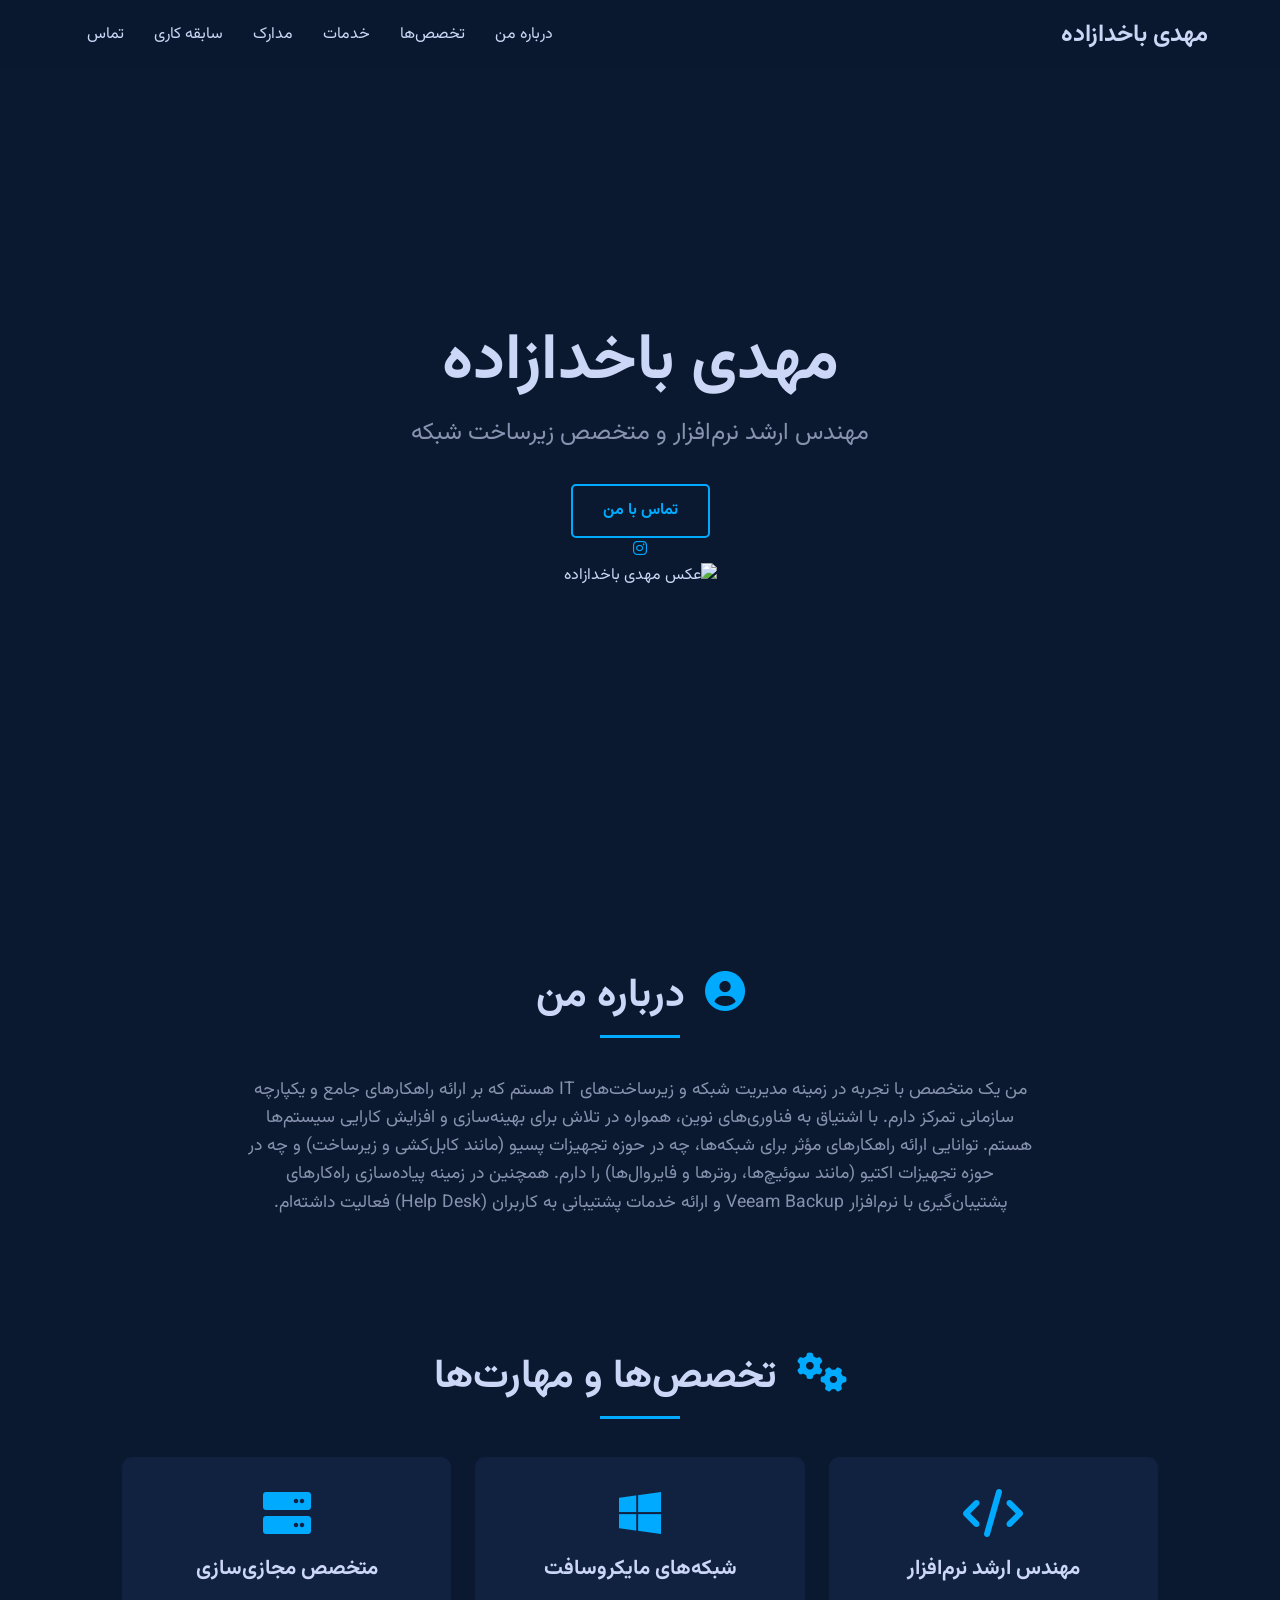
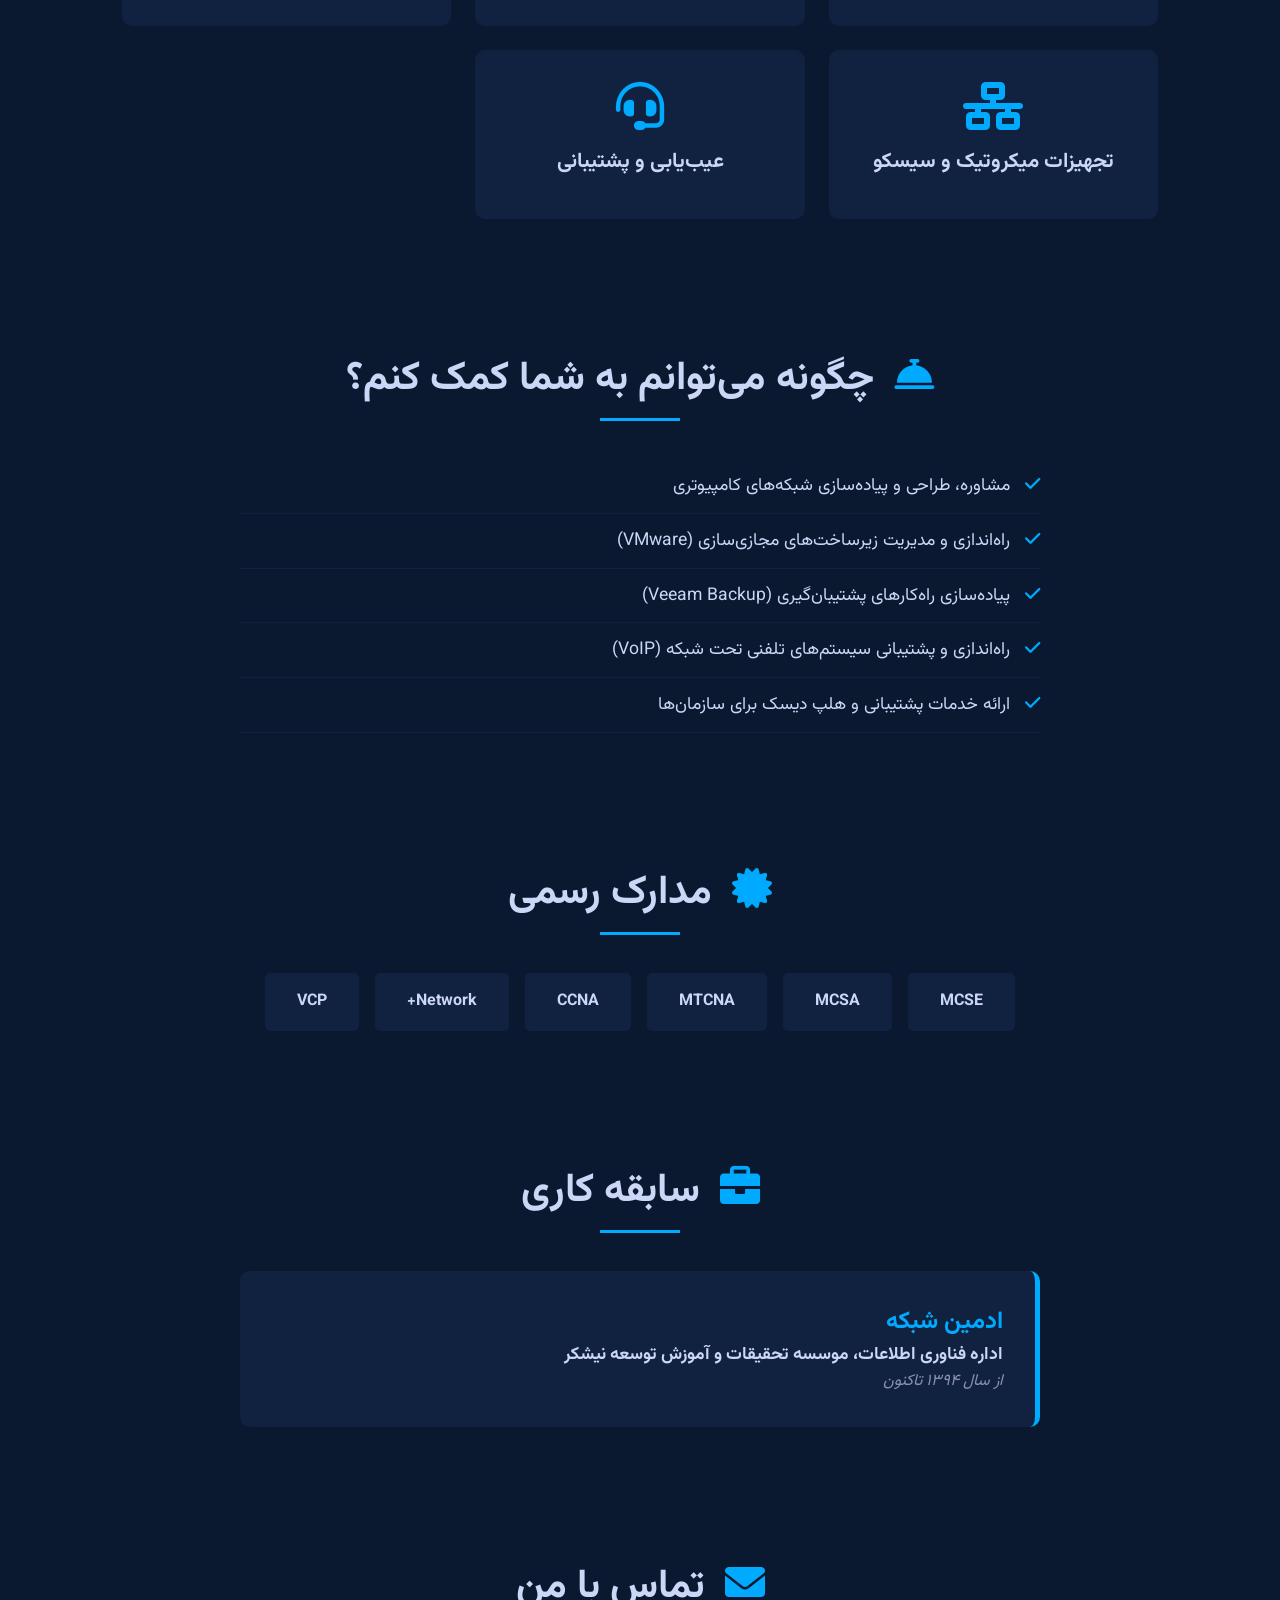
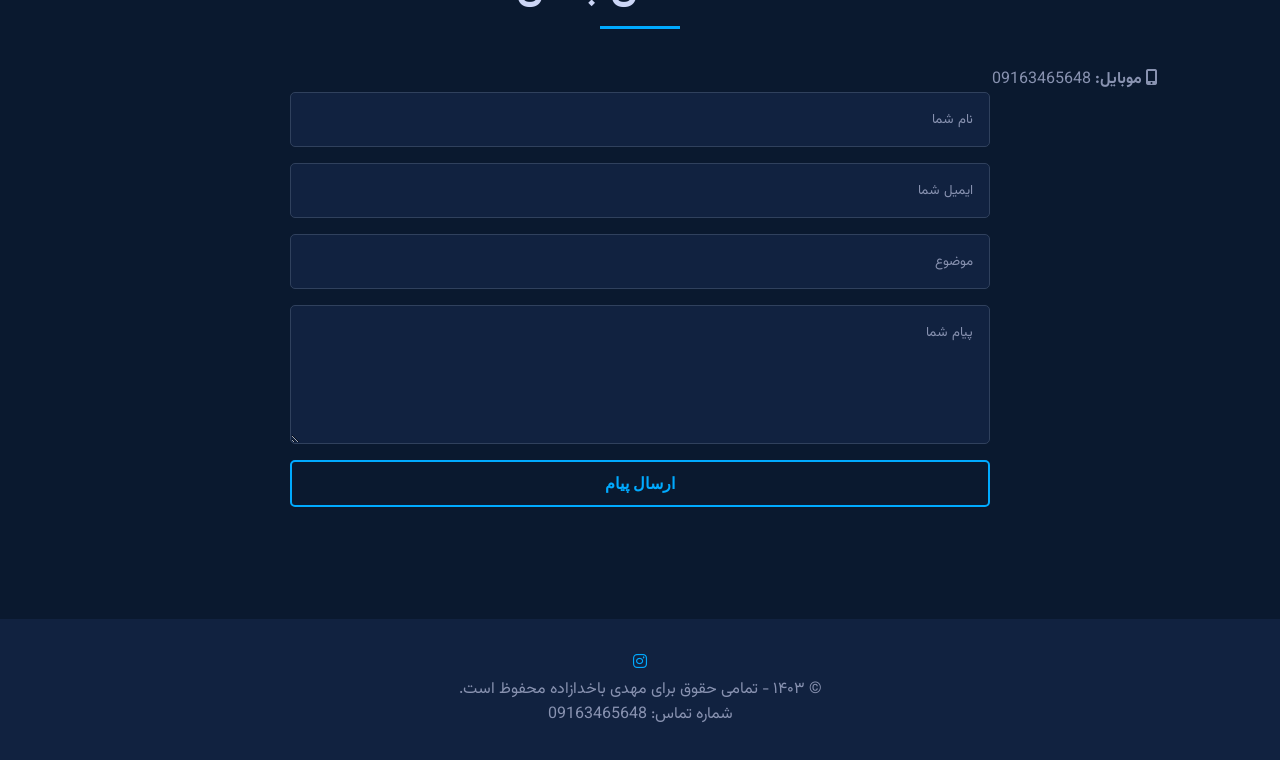
==== index.html @ 1766d29d "Update index.html" ====
<!DOCTYPE html>
<html lang="fa" dir="rtl">
<head>
    <meta charset="UTF-8">
    <meta name="viewport" content="width=device-width, initial-scale=1.0">
    <title>مهدی باخدازاده - متخصص زیرساخت شبکه</title>
    <link rel="stylesheet" href="style.css">
    <link rel="stylesheet" href="https://cdnjs.cloudflare.com/ajax/libs/font-awesome/6.0.0-beta3/css/all.min.css">
</head>
<body>

    <header>
        <nav>
            <div class="logo">
                <a href="#hero">مهدی باخدازاده</a>
            </div>
            <ul>
                <li><a href="#about">درباره من</a></li>
                <li><a href="#skills">تخصص‌ها</a></li>
                <li><a href="#services">خدمات</a></li>
                <li><a href="#certifications">مدارک</a></li>
                <li><a href="#experience">سابقه کاری</a></li>
                <li><a href="#contact">تماس</a></li>
            </ul>
        </nav>
    </header>

    <main>
        <!-- Hero Section -->
        <section id="hero">
            <div class="hero-container">
                <div class="hero-text">
                    <h1>مهدی باخدازاده</h1>
                    <p>مهندس ارشد نرم‌افزار و متخصص زیرساخت شبکه</p>
                    <a href="#contact" class="cta-button">تماس با من</a>
                    <div class="hero-socials">
                        <a href="#" target="_blank"><i class="fab fa-instagram"></i></a>
                        <!-- Add other social links here if needed -->
                    </div>
                </div>
                <div class="hero-image">
                    <img src="MehdiBakhodazadeh1404.jpg" alt="عکس مهدی باخدازاده">
                </div>
            </div>
        </section>

        <!-- About Me Section -->
        <section id="about" class="container">
            <h2><i class="fas fa-user-circle"></i> درباره من</h2>
            <p>
                من یک متخصص با تجربه در زمینه مدیریت شبکه و زیرساخت‌های IT هستم که بر ارائه راهکارهای جامع و یکپارچه سازمانی تمرکز دارم. با اشتیاق به فناوری‌های نوین، همواره در تلاش برای بهینه‌سازی و افزایش کارایی سیستم‌ها هستم. توانایی ارائه راهکارهای مؤثر برای شبکه‌ها، چه در حوزه تجهیزات پسیو (مانند کابل‌کشی و زیرساخت) و چه در حوزه تجهیزات اکتیو (مانند سوئیچ‌ها، روترها و فایروال‌ها) را دارم. همچنین در زمینه پیاده‌سازی راه‌کارهای پشتیبان‌گیری با نرم‌افزار Veeam Backup و ارائه خدمات پشتیبانی به کاربران (Help Desk) فعالیت داشته‌ام.
            </p>
        </section>

        <!-- Skills Section (No changes) -->
        <section id="skills" class="container">
            <h2><i class="fas fa-cogs"></i> تخصص‌ها و مهارت‌ها</h2>
            <div class="skills-grid">
                <div class="skill-card">
                    <i class="fas fa-code"></i>
                    <h3>مهندس ارشد نرم‌افزار</h3>
                </div>
                <div class="skill-card">
                    <i class="fab fa-windows"></i>
                    <h3>شبکه‌های مایکروسافت</h3>
                </div>
                <div class="skill-card">
                    <i class="fas fa-server"></i>
                    <h3>متخصص مجازی‌سازی</h3>
                </div>
                <div class="skill-card">
                    <i class="fas fa-network-wired"></i>
                    <h3>تجهیزات میکروتیک و سیسکو</h3>
                </div>
                <div class="skill-card">
                    <i class="fas fa-headset"></i>
                    <h3>عیب‌یابی و پشتیبانی</h3>
                </div>
            </div>
        </section>

        <!-- Services Section (No changes) -->
        <section id="services" class="container">
            <h2><i class="fas fa-concierge-bell"></i> چگونه می‌توانم به شما کمک کنم؟</h2>
            <div class="services-list">
                <ul>
                    <li><i class="fas fa-check"></i> مشاوره، طراحی و پیاده‌سازی شبکه‌های کامپیوتری</li>
                    <li><i class="fas fa-check"></i> راه‌اندازی و مدیریت زیرساخت‌های مجازی‌سازی (VMware)</li>
                    <li><i class="fas fa-check"></i> پیاده‌سازی راه‌کارهای پشتیبان‌گیری (Veeam Backup)</li>
                    <li><i class="fas fa-check"></i> راه‌اندازی و پشتیبانی سیستم‌های تلفنی تحت شبکه (VoIP)</li>
                    <li><i class="fas fa-check"></i> ارائه خدمات پشتیبانی و هلپ دیسک برای سازمان‌ها</li>
                </ul>
            </div>
        </section>

        <!-- Certifications Section (No changes) -->
        <section id="certifications" class="container">
            <h2><i class="fas fa-certificate"></i> مدارک رسمی</h2>
            <div class="cert-grid">
                <div class="cert-item">MCSE</div>
                <div class="cert-item">MCSA</div>
                <div class="cert-item">MTCNA</div>
                <div class="cert-item">CCNA</div>
                <div class="cert-item">Network+</div>
                <div class="cert-item">VCP</div>
            </div>
        </section>

        <!-- Work Experience Section (No changes) -->
        <section id="experience" class="container">
            <h2><i class="fas fa-briefcase"></i> سابقه کاری</h2>
            <div class="experience-item">
                <h3>ادمین شبکه</h3>
                <p class="company">اداره فناوری اطلاعات، موسسه تحقیقات و آموزش توسعه نیشکر</p>
                <p class="date">از سال ۱۳۹۴ تاکنون</p>
            </div>
        </section>

        <!-- Contact Section -->
        <section id="contact" class="container">
            <h2><i class="fas fa-envelope"></i> تماس با من</h2>
            <div class="contact-info">
                <p><i class="fas fa-mobile-alt"></i> <strong>موبایل:</strong> 09163465648</p>
            </div>
            <form action="#">
                <input type="text" name="name" placeholder="نام شما" required>
                <input type="email" name="email" placeholder="ایمیل شما" required>
                <input type="text" name="subject" placeholder="موضوع" required>
                <textarea name="message" rows="5" placeholder="پیام شما" required></textarea>
                <button type="submit" class="cta-button">ارسال پیام</button>
            </form>
        </section>
    </main>

    <footer>
        <div class="footer-content">
            <div class="footer-socials">
                <a href="#" target="_blank" aria-label="Instagram"><i class="fab fa-instagram"></i></a>
            </div>
            <p>&copy; ۱۴۰۳ - تمامی حقوق برای مهدی باخدازاده محفوظ است.</p>
            <p class="footer-contact">شماره تماس: 09163465648</p>
        </div>
    </footer>

</body>
</html>
---- style.css ----
@import url('https://fonts.googleapis.com/css2?family=Vazirmatn:wght@300;400;700&display=swap');

:root {
    --primary-color: #00aaff;
    --secondary-color: #0a192f;
    --light-color: #ccd6f6;
    --dark-color: #8892b0;
    --bg-color: #0a192f;
    --card-bg-color: #112240;
}

* {
    margin: 0;
    padding: 0;
    box-sizing: border-box;
}

html {
    scroll-behavior: smooth;
}

body {
    font-family: 'Vazirmatn', sans-serif;
    background-color: var(--bg-color);
    color: var(--light-color);
    line-height: 1.6;
    direction: rtl;
}

.container {
    max-width: 1100px;
    margin: auto;
    padding: 4rem 2rem;
}

h1, h2, h3 {
    color: var(--light-color);
    font-weight: 700;
}

h2 {
    font-size: 2.5rem;
    text-align: center;
    margin-bottom: 3rem;
    position: relative;
}

h2::after {
    content: '';
    position: absolute;
    bottom: -10px;
    left: 50%;
    transform: translateX(-50%);
    width: 80px;
    height: 3px;
    background: var(--primary-color);
}

h2 i {
    color: var(--primary-color);
    margin-left: 10px;
}

p {
    color: var(--dark-color);
}

a {
    text-decoration: none;
    color: var(--primary-color);
}

/* Header */
header {
    background: rgba(10, 25, 47, 0.85);
    backdrop-filter: blur(10px);
    position: fixed;
    width: 100%;
    z-index: 1000;
    top: 0;
}

header nav {
    display: flex;
    justify-content: space-between;
    align-items: center;
    max-width: 1200px;
    margin: auto;
    padding: 1rem 2rem;
}

header .logo a {
    font-size: 1.5rem;
    font-weight: bold;
    color: var(--light-color);
}

header ul {
    list-style: none;
    display: flex;
}

header ul li {
    padding: 0 15px;
}

header ul li a {
    color: var(--light-color);
    transition: color 0.3s;
}

header ul li a:hover {
    color: var(--primary-color);
}

/* Hero Section */
#hero {
    height: 100vh;
    display: flex;
    justify-content: center;
    align-items: center;
    text-align: center;
    flex-direction: column;
}

#hero h1 {
    font-size: 4rem;
}

#hero p {
    font-size: 1.5rem;
    margin-bottom: 2rem;
}

.cta-button {
    display: inline-block;
    background: transparent;
    color: var(--primary-color);
    border: 2px solid var(--primary-color);
    padding: 12px 30px;
    border-radius: 5px;
    font-size: 1rem;
    font-weight: bold;
    cursor: pointer;
    transition: all 0.3s ease;
}

.cta-button:hover {
    background: var(--primary-color);
    color: #fff;
}

/* About Section */
#about p {
    text-align: center;
    font-size: 1.1rem;
    max-width: 800px;
    margin: auto;
}

/* Skills Section */
.skills-grid {
    display: grid;
    grid-template-columns: repeat(auto-fit, minmax(250px, 1fr));
    gap: 1.5rem;
}

.skill-card {
    background: var(--card-bg-color);
    padding: 2rem;
    text-align: center;
    border-radius: 10px;
    transition: transform 0.3s ease;
}

.skill-card:hover {
    transform: translateY(-10px);
}

.skill-card i {
    font-size: 3rem;
    color: var(--primary-color);
    margin-bottom: 1rem;
}

.skill-card h3 {
    font-size: 1.3rem;
    margin-bottom: 0.5rem;
}

/* Services Section */
.services-list ul {
    list-style: none;
    max-width: 800px;
    margin: auto;
}

.services-list li {
    font-size: 1.1rem;
    padding: 0.8rem 0;
    border-bottom: 1px solid var(--card-bg-color);
}

.services-list li i {
    color: var(--primary-color);
    margin-left: 10px;
}

/* Certifications Section */
.cert-grid {
    display: flex;
    flex-wrap: wrap;
    justify-content: center;
    gap: 1rem;
}

.cert-item {
    background: var(--card-bg-color);
    padding: 1rem 2rem;
    border-radius: 5px;
    font-weight: bold;
}

/* Experience Section */
.experience-item {
    background: var(--card-bg-color);
    padding: 2rem;
    border-radius: 10px;
    border-right: 5px solid var(--primary-color);
    max-width: 800px;
    margin: auto;
}

.experience-item h3 {
    font-size: 1.5rem;
    color: var(--primary-color);
}

.experience-item .company {
    font-size: 1.1rem;
    font-weight: bold;
    color: var(--light-color);
}

.experience-item .date {
    font-style: italic;
    color: var(--dark-color);
}

/* Contact Section */
#contact form {
    max-width: 700px;
    margin: auto;
    display: flex;
    flex-direction: column;
    gap: 1rem;
}

#contact input, #contact textarea {
    width: 100%;
    padding: 1rem;
    border: 1px solid #30415d;
    background: var(--card-bg-color);
    color: var(--light-color);
    border-radius: 5px;
    font-family: 'Vazirmatn', sans-serif;
}

#contact input::placeholder, #contact textarea::placeholder {
    color: var(--dark-color);
}

/* Footer */
footer {
    text-align: center;
    padding: 2rem;
    background: var(--card-bg-color);
    margin-top: 3rem;
}

/* Responsive Design */
@media (max-width: 768px) {
    h1 { font-size: 2.5rem; }
    h2 { font-size: 2rem; }

    header nav {
        flex-direction: column;
        gap: 1rem;
    }

    header ul {
        flex-wrap: wrap;
        justify-content: center;
        gap: 5px;
    }
    
    header ul li {
        padding: 0 8px;
    }
}
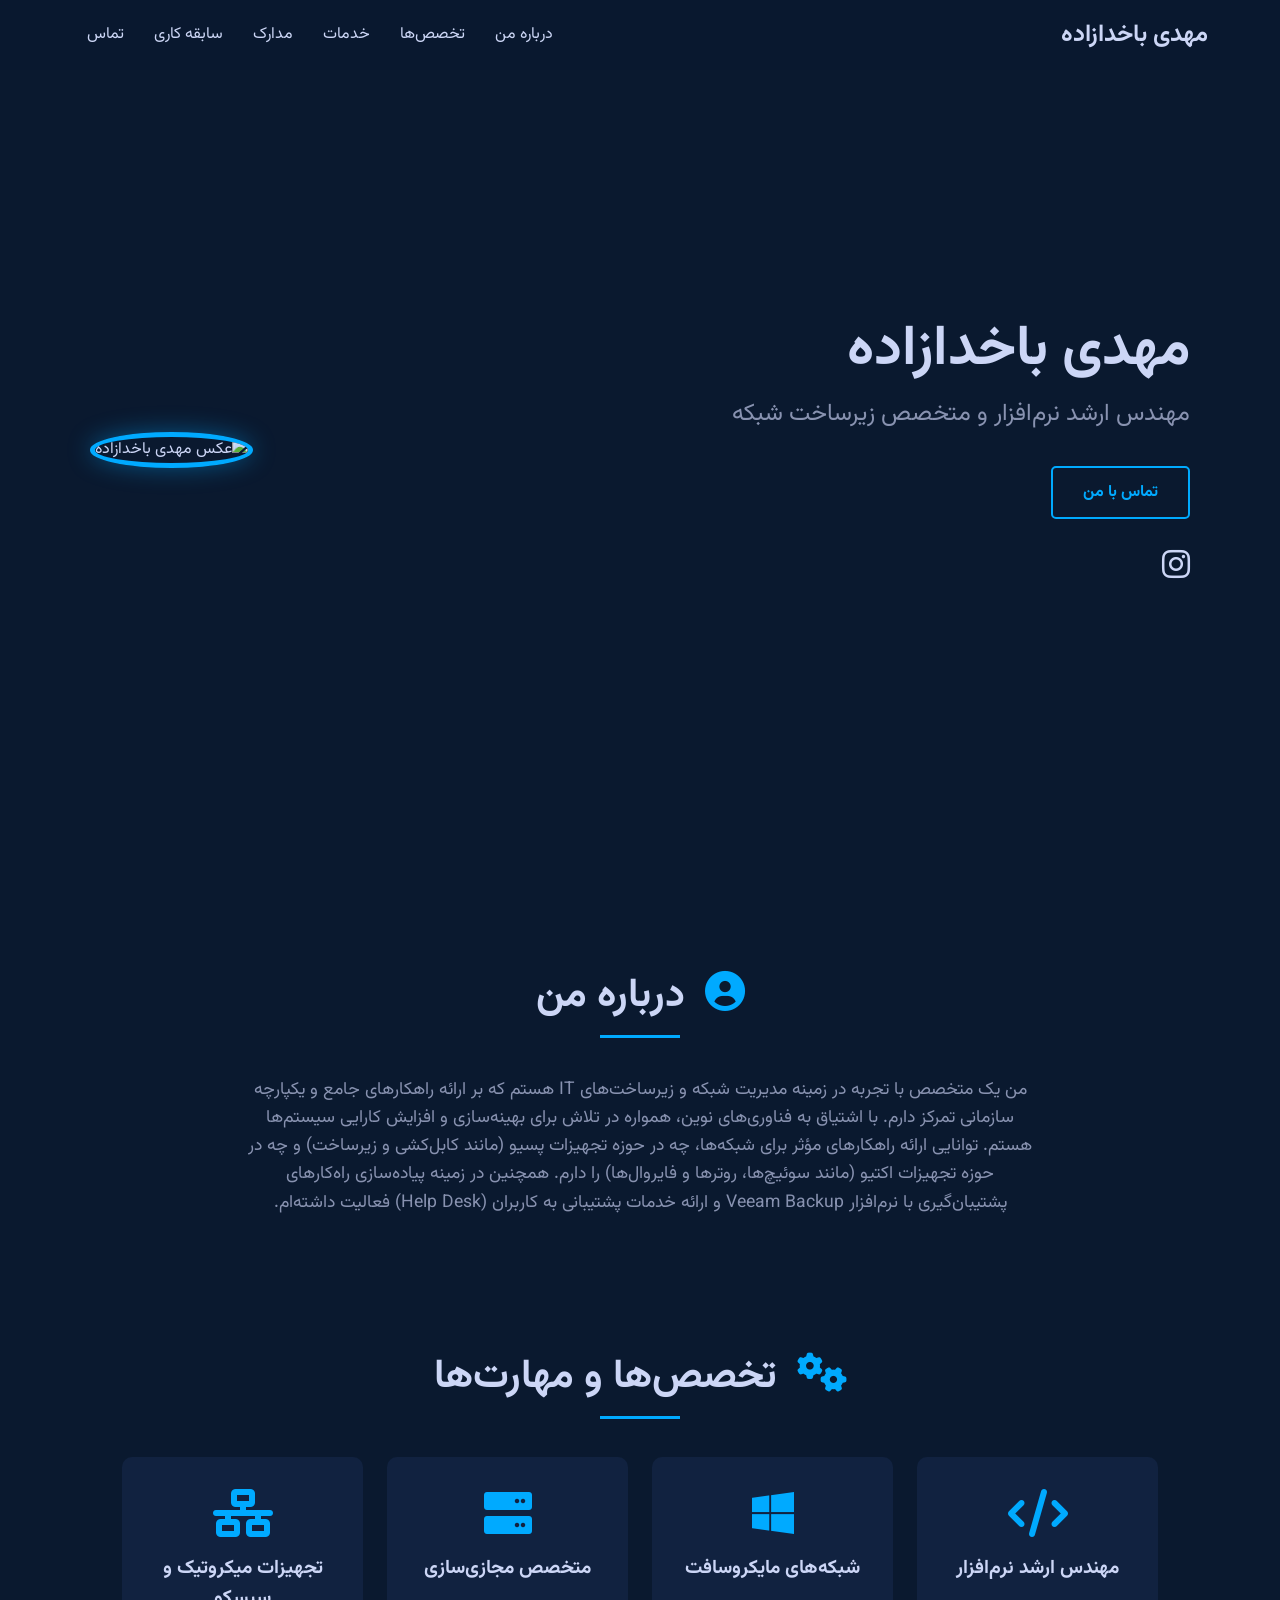
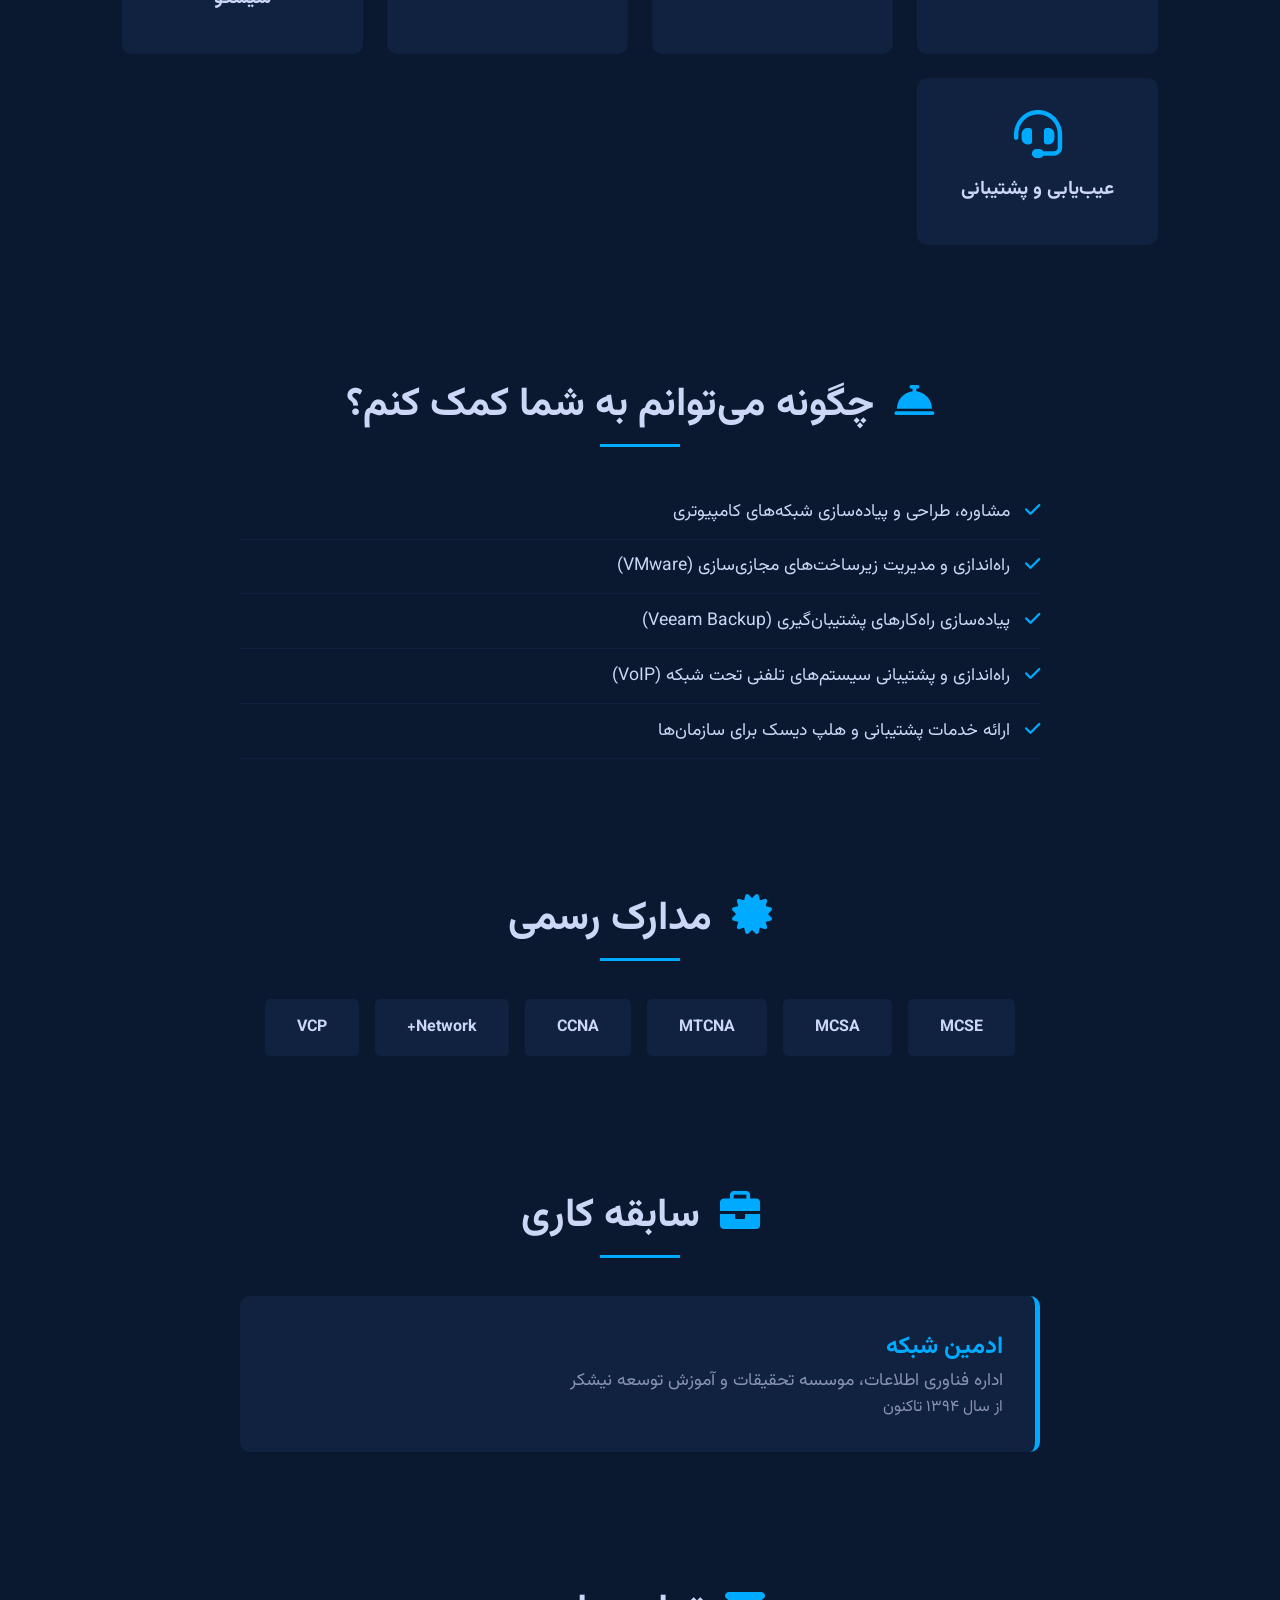
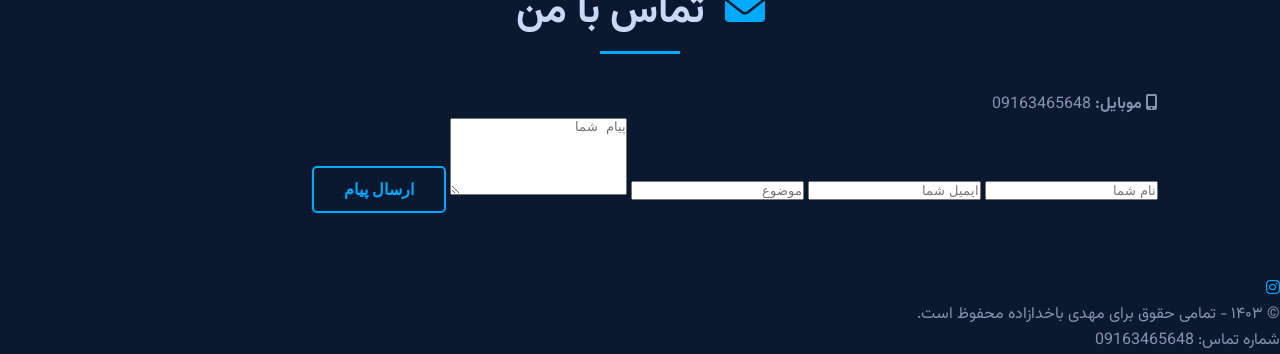
==== commit 62cae269: "Update index.html" ====
--- a/index.html
+++ b/index.html
@@ -39,7 +39,7 @@
                     </div>
                 </div>
                 <div class="hero-image">
-                    <img src="MehdiBakhodazadeh1404.jpg" alt="عکس مهدی باخدازاده">
+                    <img src="https://raw.githubusercontent.com/mehdiba3/mehdibakhodazadeh/refs/heads/main/MehdiBakhodazadeh1404.jpg" alt="عکس مهدی باخدازاده">
                 </div>
             </div>
         </section>
--- a/style.css
+++ b/style.css
@@ -115,21 +115,57 @@
 
 /* Hero Section */
 #hero {
-    height: 100vh;
-    display: flex;
+    min-height: 100vh;
+    display: flex;
+    align-items: center;
     justify-content: center;
+    padding: 0 2rem;
+}
+
+.hero-container {
+    display: flex;
     align-items: center;
-    text-align: center;
-    flex-direction: column;
-}
-
-#hero h1 {
-    font-size: 4rem;
-}
-
-#hero p {
+    justify-content: space-between;
+    gap: 2rem;
+    max-width: 1100px;
+    width: 100%;
+}
+
+.hero-text {
+    text-align: right;
+}
+
+.hero-text h1 {
+    font-size: 3.5rem;
+}
+
+.hero-text p {
     font-size: 1.5rem;
     margin-bottom: 2rem;
+}
+
+.hero-image img {
+    width: 280px;
+    height: 280px;
+    border-radius: 50%;
+    border: 5px solid var(--primary-color);
+    object-fit: cover;
+    box-shadow: 0 0 25px rgba(0, 170, 255, 0.4);
+}
+
+.hero-socials {
+    margin-top: 1.5rem;
+}
+
+.hero-socials a {
+    color: var(--light-color);
+    font-size: 2rem;
+    margin-left: 1rem;
+    transition: color 0.3s;
+}
+
+.hero-socials a:hover {
+    color: var(--primary-color);
 }
 
 .cta-button {
@@ -161,7 +197,7 @@
 /* Skills Section */
 .skills-grid {
     display: grid;
-    grid-template-columns: repeat(auto-fit, minmax(250px, 1fr));
+    grid-template-columns: repeat(auto-fit, minmax(220px, 1fr));
     gap: 1.5rem;
 }
 
@@ -184,9 +220,10 @@
 }
 
 .skill-card h3 {
-    font-size: 1.3rem;
+    font-size: 1.2rem; /* Adjusted font size */
     margin-bottom: 0.5rem;
 }
+
 
 /* Services Section */
 .services-list ul {
@@ -238,63 +275,4 @@
 
 .experience-item .company {
     font-size: 1.1rem;
-    font-weight: bold;
-    color: var(--light-color);
-}
-
-.experience-item .date {
-    font-style: italic;
-    color: var(--dark-color);
-}
-
-/* Contact Section */
-#contact form {
-    max-width: 700px;
-    margin: auto;
-    display: flex;
-    flex-direction: column;
-    gap: 1rem;
-}
-
-#contact input, #contact textarea {
-    width: 100%;
-    padding: 1rem;
-    border: 1px solid #30415d;
-    background: var(--card-bg-color);
-    color: var(--light-color);
-    border-radius: 5px;
-    font-family: 'Vazirmatn', sans-serif;
-}
-
-#contact input::placeholder, #contact textarea::placeholder {
-    color: var(--dark-color);
-}
-
-/* Footer */
-footer {
-    text-align: center;
-    padding: 2rem;
-    background: var(--card-bg-color);
-    margin-top: 3rem;
-}
-
-/* Responsive Design */
-@media (max-width: 768px) {
-    h1 { font-size: 2.5rem; }
-    h2 { font-size: 2rem; }
-
-    header nav {
-        flex-direction: column;
-        gap: 1rem;
-    }
-
-    header ul {
-        flex-wrap: wrap;
-        justify-content: center;
-        gap: 5px;
-    }
-    
-    header ul li {
-        padding: 0 8px;
-    }
-}
+    font-
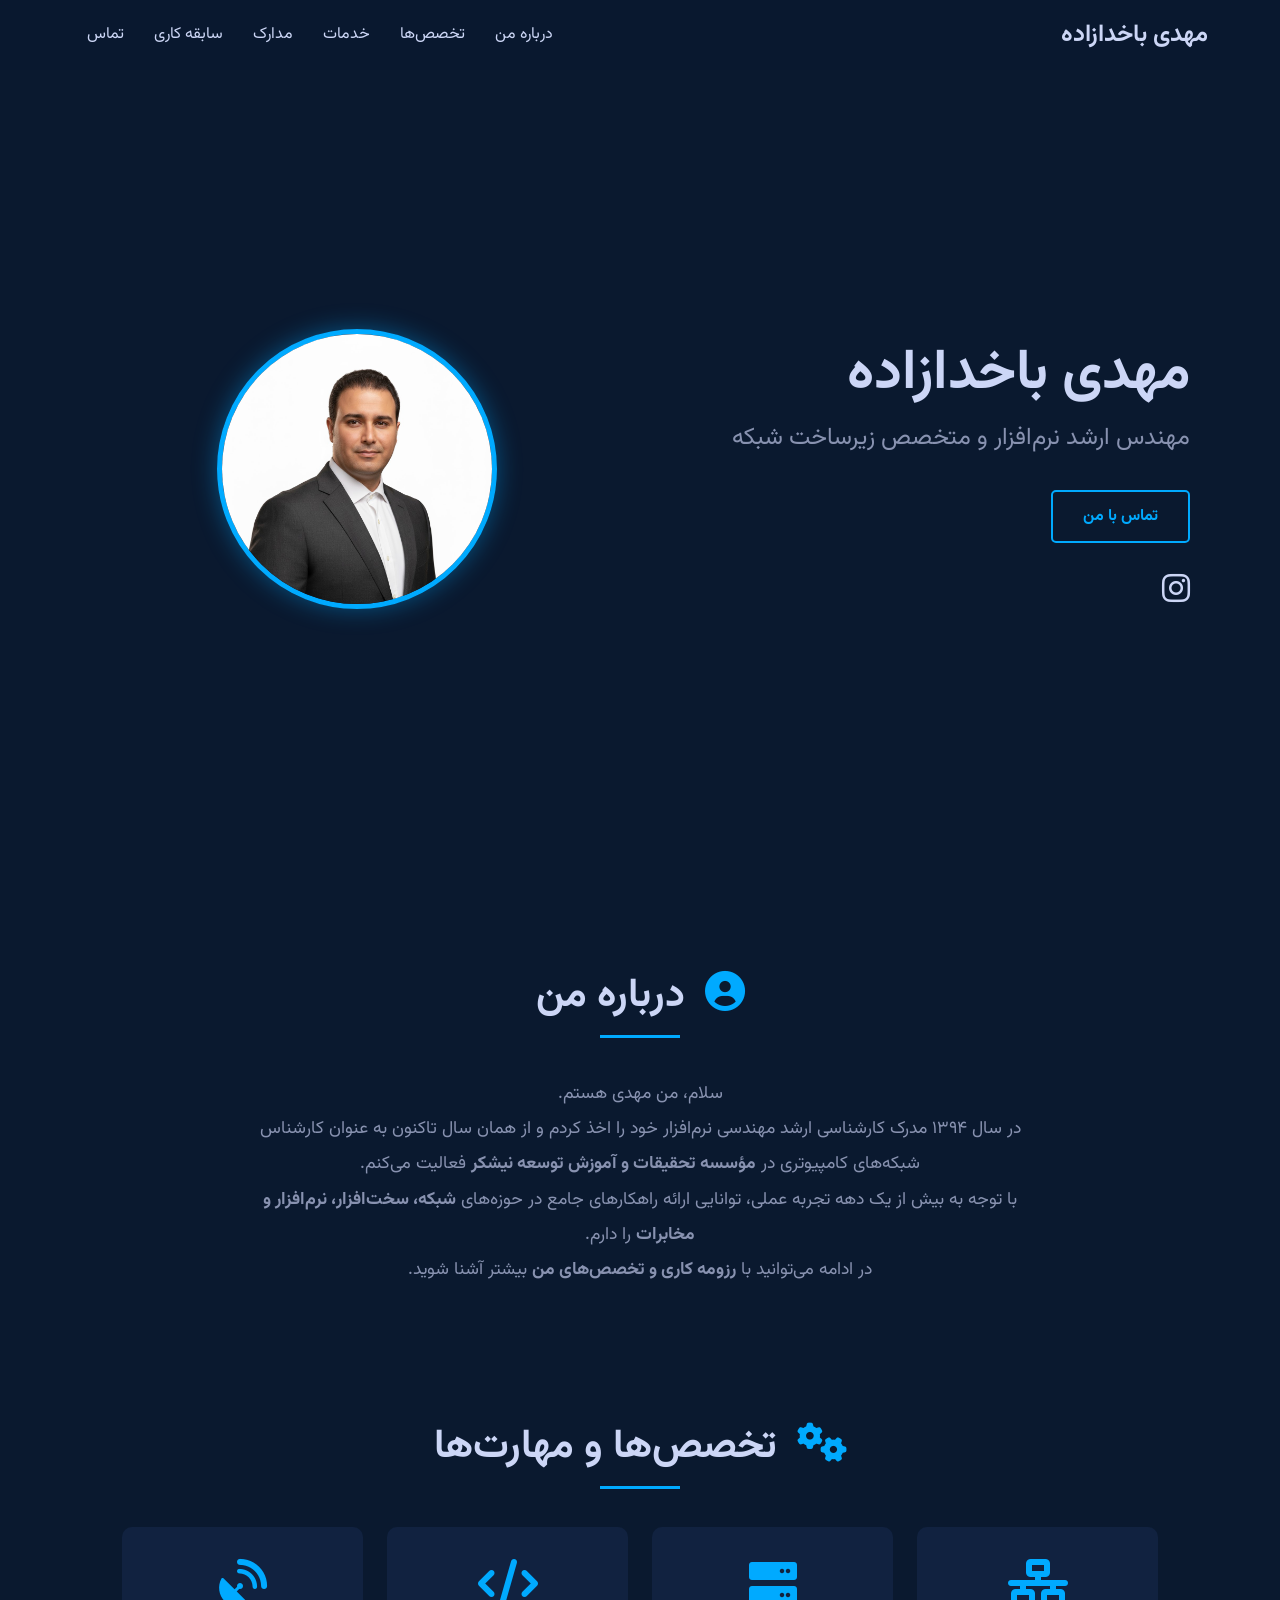
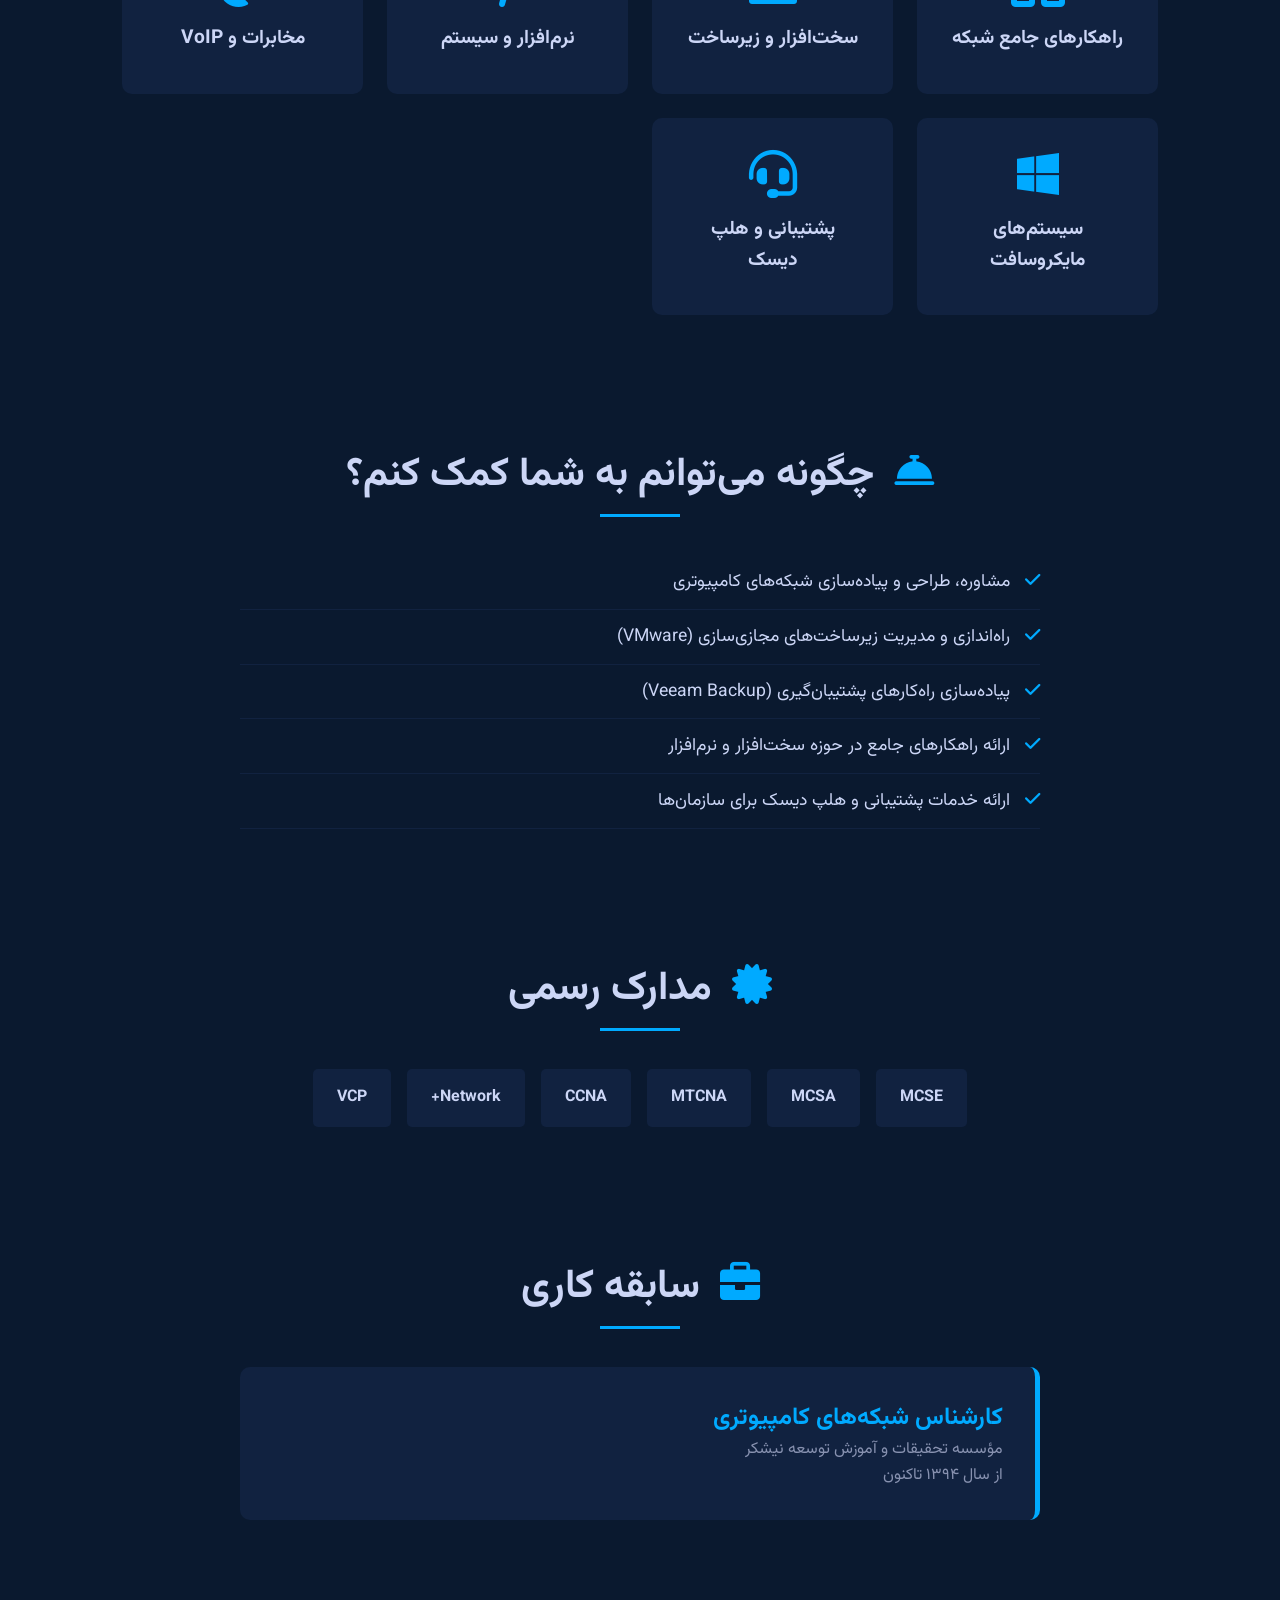
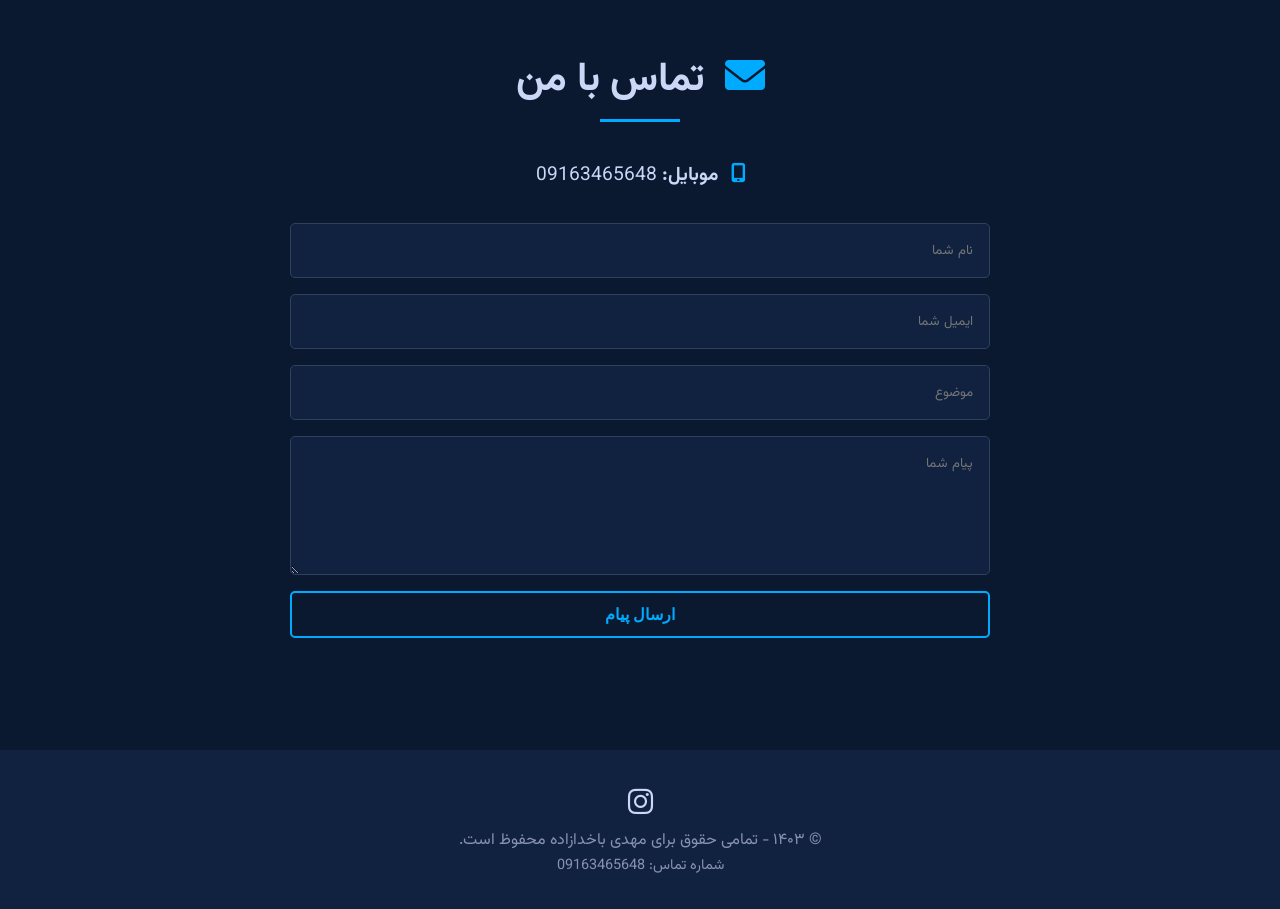
==== commit 72d3c700: "Update index.html" ====
--- a/index.html
+++ b/index.html
@@ -34,12 +34,11 @@
                     <p>مهندس ارشد نرم‌افزار و متخصص زیرساخت شبکه</p>
                     <a href="#contact" class="cta-button">تماس با من</a>
                     <div class="hero-socials">
-                        <a href="#" target="_blank"><i class="fab fa-instagram"></i></a>
-                        <!-- Add other social links here if needed -->
+                        <a href="https://www.instagram.com/mehdibakhodazadeh" target="_blank"><i class="fab fa-instagram"></i></a>
                     </div>
                 </div>
                 <div class="hero-image">
-                    <img src="https://raw.githubusercontent.com/mehdiba3/mehdibakhodazadeh/refs/heads/main/MehdiBakhodazadeh1404.jpg" alt="عکس مهدی باخدازاده">
+                    <img src="MehdiBakhodazadeh1404.jpg" alt="عکس مهدی باخدازاده">
                 </div>
             </div>
         </section>
@@ -47,39 +46,49 @@
         <!-- About Me Section -->
         <section id="about" class="container">
             <h2><i class="fas fa-user-circle"></i> درباره من</h2>
-            <p>
-                من یک متخصص با تجربه در زمینه مدیریت شبکه و زیرساخت‌های IT هستم که بر ارائه راهکارهای جامع و یکپارچه سازمانی تمرکز دارم. با اشتیاق به فناوری‌های نوین، همواره در تلاش برای بهینه‌سازی و افزایش کارایی سیستم‌ها هستم. توانایی ارائه راهکارهای مؤثر برای شبکه‌ها، چه در حوزه تجهیزات پسیو (مانند کابل‌کشی و زیرساخت) و چه در حوزه تجهیزات اکتیو (مانند سوئیچ‌ها، روترها و فایروال‌ها) را دارم. همچنین در زمینه پیاده‌سازی راه‌کارهای پشتیبان‌گیری با نرم‌افزار Veeam Backup و ارائه خدمات پشتیبانی به کاربران (Help Desk) فعالیت داشته‌ام.
+            <p style="text-align: center; max-width: 800px; margin: auto; line-height: 2;">
+                سلام، من مهدی هستم.
+                <br>
+                در سال ۱۳۹۴ مدرک کارشناسی ارشد مهندسی نرم‌افزار خود را اخذ کردم و از همان سال تاکنون به عنوان کارشناس شبکه‌های کامپیوتری در <strong>مؤسسه تحقیقات و آموزش توسعه نیشکر</strong> فعالیت می‌کنم.
+                <br>
+                با توجه به بیش از یک دهه تجربه عملی، توانایی ارائه راهکارهای جامع در حوزه‌های <strong>شبکه، سخت‌افزار، نرم‌افزار و مخابرات</strong> را دارم.
+                <br>
+                در ادامه می‌توانید با <strong>رزومه کاری و تخصص‌های من</strong> بیشتر آشنا شوید.
             </p>
         </section>
 
-        <!-- Skills Section (No changes) -->
+        <!-- Skills Section -->
         <section id="skills" class="container">
             <h2><i class="fas fa-cogs"></i> تخصص‌ها و مهارت‌ها</h2>
             <div class="skills-grid">
                 <div class="skill-card">
+                    <i class="fas fa-network-wired"></i>
+                    <h3>راهکارهای جامع شبکه</h3>
+                </div>
+                <div class="skill-card">
+                    <i class="fas fa-server"></i>
+                    <h3>سخت‌افزار و زیرساخت</h3>
+                </div>
+                <div class="skill-card">
                     <i class="fas fa-code"></i>
-                    <h3>مهندس ارشد نرم‌افزار</h3>
+                    <h3>نرم‌افزار و سیستم</h3>
+                </div>
+                <div class="skill-card">
+                    <i class="fas fa-satellite-dish"></i>
+                    <h3>مخابرات و VoIP</h3>
                 </div>
                 <div class="skill-card">
                     <i class="fab fa-windows"></i>
-                    <h3>شبکه‌های مایکروسافت</h3>
-                </div>
-                <div class="skill-card">
-                    <i class="fas fa-server"></i>
-                    <h3>متخصص مجازی‌سازی</h3>
-                </div>
-                <div class="skill-card">
-                    <i class="fas fa-network-wired"></i>
-                    <h3>تجهیزات میکروتیک و سیسکو</h3>
+                    <h3>سیستم‌های مایکروسافت</h3>
                 </div>
                 <div class="skill-card">
                     <i class="fas fa-headset"></i>
-                    <h3>عیب‌یابی و پشتیبانی</h3>
+                    <h3>پشتیبانی و هلپ دیسک</h3>
                 </div>
             </div>
         </section>
 
-        <!-- Services Section (No changes) -->
+        <!-- Services Section -->
         <section id="services" class="container">
             <h2><i class="fas fa-concierge-bell"></i> چگونه می‌توانم به شما کمک کنم؟</h2>
             <div class="services-list">
@@ -87,13 +96,13 @@
                     <li><i class="fas fa-check"></i> مشاوره، طراحی و پیاده‌سازی شبکه‌های کامپیوتری</li>
                     <li><i class="fas fa-check"></i> راه‌اندازی و مدیریت زیرساخت‌های مجازی‌سازی (VMware)</li>
                     <li><i class="fas fa-check"></i> پیاده‌سازی راه‌کارهای پشتیبان‌گیری (Veeam Backup)</li>
-                    <li><i class="fas fa-check"></i> راه‌اندازی و پشتیبانی سیستم‌های تلفنی تحت شبکه (VoIP)</li>
+                    <li><i class="fas fa-check"></i> ارائه راهکارهای جامع در حوزه سخت‌افزار و نرم‌افزار</li>
                     <li><i class="fas fa-check"></i> ارائه خدمات پشتیبانی و هلپ دیسک برای سازمان‌ها</li>
                 </ul>
             </div>
         </section>
 
-        <!-- Certifications Section (No changes) -->
+        <!-- Certifications Section -->
         <section id="certifications" class="container">
             <h2><i class="fas fa-certificate"></i> مدارک رسمی</h2>
             <div class="cert-grid">
@@ -106,25 +115,27 @@
             </div>
         </section>
 
-        <!-- Work Experience Section (No changes) -->
+        <!-- Work Experience Section -->
         <section id="experience" class="container">
             <h2><i class="fas fa-briefcase"></i> سابقه کاری</h2>
             <div class="experience-item">
-                <h3>ادمین شبکه</h3>
-                <p class="company">اداره فناوری اطلاعات، موسسه تحقیقات و آموزش توسعه نیشکر</p>
+                <h3>کارشناس شبکه‌های کامپیوتری</h3>
+                <p class="company">مؤسسه تحقیقات و آموزش توسعه نیشکر</p>
                 <p class="date">از سال ۱۳۹۴ تاکنون</p>
             </div>
         </section>
 
-        <!-- Contact Section -->
+        <!-- Contact Section -- UPDATED FORM -->
         <section id="contact" class="container">
             <h2><i class="fas fa-envelope"></i> تماس با من</h2>
             <div class="contact-info">
                 <p><i class="fas fa-mobile-alt"></i> <strong>موبایل:</strong> 09163465648</p>
             </div>
-            <form action="#">
+            
+            <form action="https://formspree.io/f/mpwvjrwo" method="POST">
                 <input type="text" name="name" placeholder="نام شما" required>
-                <input type="email" name="email" placeholder="ایمیل شما" required>
+                <!-- Use "email" as name for the email field -->
+                <input type="email" name="email" placeholder="ایمیل شما" required> 
                 <input type="text" name="subject" placeholder="موضوع" required>
                 <textarea name="message" rows="5" placeholder="پیام شما" required></textarea>
                 <button type="submit" class="cta-button">ارسال پیام</button>
@@ -133,13 +144,11 @@
     </main>
 
     <footer>
-        <div class="footer-content">
-            <div class="footer-socials">
-                <a href="#" target="_blank" aria-label="Instagram"><i class="fab fa-instagram"></i></a>
-            </div>
-            <p>&copy; ۱۴۰۳ - تمامی حقوق برای مهدی باخدازاده محفوظ است.</p>
-            <p class="footer-contact">شماره تماس: 09163465648</p>
+        <div class="footer-socials">
+            <a href="https://www.instagram.com/mehdibakhodazadeh" target="_blank" aria-label="Instagram"><i class="fab fa-instagram"></i></a>
         </div>
+        <p>&copy; ۱۴۰۳ - تمامی حقوق برای مهدی باخدازاده محفوظ است.</p>
+        <p class="footer-contact">شماره تماس: 09163465648</p>
     </footer>
 
 </body>
--- a/style.css
+++ b/style.css
@@ -119,13 +119,13 @@
     display: flex;
     align-items: center;
     justify-content: center;
-    padding: 0 2rem;
+    padding: 5rem 2rem 2rem;
 }
 
 .hero-container {
     display: flex;
     align-items: center;
-    justify-content: space-between;
+    justify-content: center;
     gap: 2rem;
     max-width: 1100px;
     width: 100%;
@@ -133,6 +133,7 @@
 
 .hero-text {
     text-align: right;
+    flex-basis: 50%;
 }
 
 .hero-text h1 {
@@ -142,6 +143,11 @@
 .hero-text p {
     font-size: 1.5rem;
     margin-bottom: 2rem;
+}
+
+.hero-image {
+    flex-basis: 50%;
+    text-align: center;
 }
 
 .hero-image img {
@@ -220,10 +226,9 @@
 }
 
 .skill-card h3 {
-    font-size: 1.2rem; /* Adjusted font size */
+    font-size: 1.2rem;
     margin-bottom: 0.5rem;
 }
-
 
 /* Services Section */
 .services-list ul {
@@ -253,7 +258,7 @@
 
 .cert-item {
     background: var(--card-bg-color);
-    padding: 1rem 2rem;
+    padding: 1rem 1.5rem;
     border-radius: 5px;
     font-weight: bold;
 }
@@ -273,6 +278,137 @@
     color: var(--primary-color);
 }
 
-.experience-item .company {
-    font-size: 1.1rem;
-    font-
+/* Contact Section */
+.contact-info {
+    text-align: center;
+    margin-bottom: 2rem;
+    font-size: 1.2rem;
+}
+
+.contact-info p {
+    color: var(--light-color);
+}
+
+.contact-info i {
+    margin-left: 8px;
+    color: var(--primary-color);
+}
+
+#contact form {
+    max-width: 700px;
+    margin: auto;
+    display: flex;
+    flex-direction: column;
+    gap: 1rem;
+}
+
+#contact input,
+#contact textarea {
+    width: 100%;
+    padding: 1rem;
+    border: 1px solid #30415d;
+    background: var(--card-bg-color);
+    color: var(--light-color);
+    border-radius: 5px;
+    font-family: 'Vazirmatn', sans-serif;
+}
+
+/* Footer */
+footer {
+    text-align: center;
+    padding: 2rem;
+    background: var(--card-bg-color);
+    margin-top: 3rem;
+}
+
+.footer-content {
+    display: flex;
+    flex-direction: column;
+    align-items: center;
+    gap: 1rem;
+}
+
+.footer-socials a {
+    color: var(--light-color);
+    font-size: 1.8rem;
+    margin: 0 0.5rem;
+    transition: color 0.3s;
+}
+
+.footer-socials a:hover {
+    color: var(--primary-color);
+}
+
+.footer-contact {
+    font-size: 0.9rem;
+    color: var(--dark-color);
+}
+
+/* ================================================= */
+/* ============== RESPONSIVE DESIGN ============== */
+/* ================================================= */
+@media (max-width: 992px) {
+    .hero-text h1 {
+        font-size: 2.8rem;
+    }
+    .hero-text p {
+        font-size: 1.3rem;
+    }
+    .hero-image img {
+        width: 240px;
+        height: 240px;
+    }
+}
+
+@media (max-width: 768px) {
+    .container {
+        padding: 3rem 1rem;
+    }
+    
+    h2 {
+        font-size: 2rem;
+    }
+
+    /* === Responsive Header === */
+    header nav {
+        flex-direction: column;
+        gap: 0.5rem;
+        padding: 0.75rem 1rem;
+    }
+    header ul {
+        flex-wrap: wrap;
+        justify-content: center;
+        column-gap: 10px;
+        row-gap: 5px;
+        padding-top: 0.5rem;
+    }
+    header ul li {
+        padding: 0 5px;
+    }
+
+    /* === Responsive Hero Section === */
+    #hero {
+        min-height: auto;
+    }
+    .hero-container {
+        flex-direction: column-reverse; /* Puts image on top on mobile */
+        text-align: center;
+        gap: 2rem;
+    }
+    .hero-text {
+        text-align: center;
+    }
+    .hero-text h1 {
+        font-size: 2.5rem;
+    }
+    .hero-text p {
+        font-size: 1.2rem;
+    }
+    .hero-image img {
+        width: 200px;
+        height: 200px;
+    }
+    .hero-socials {
+        justify-content: center;
+    }
+}
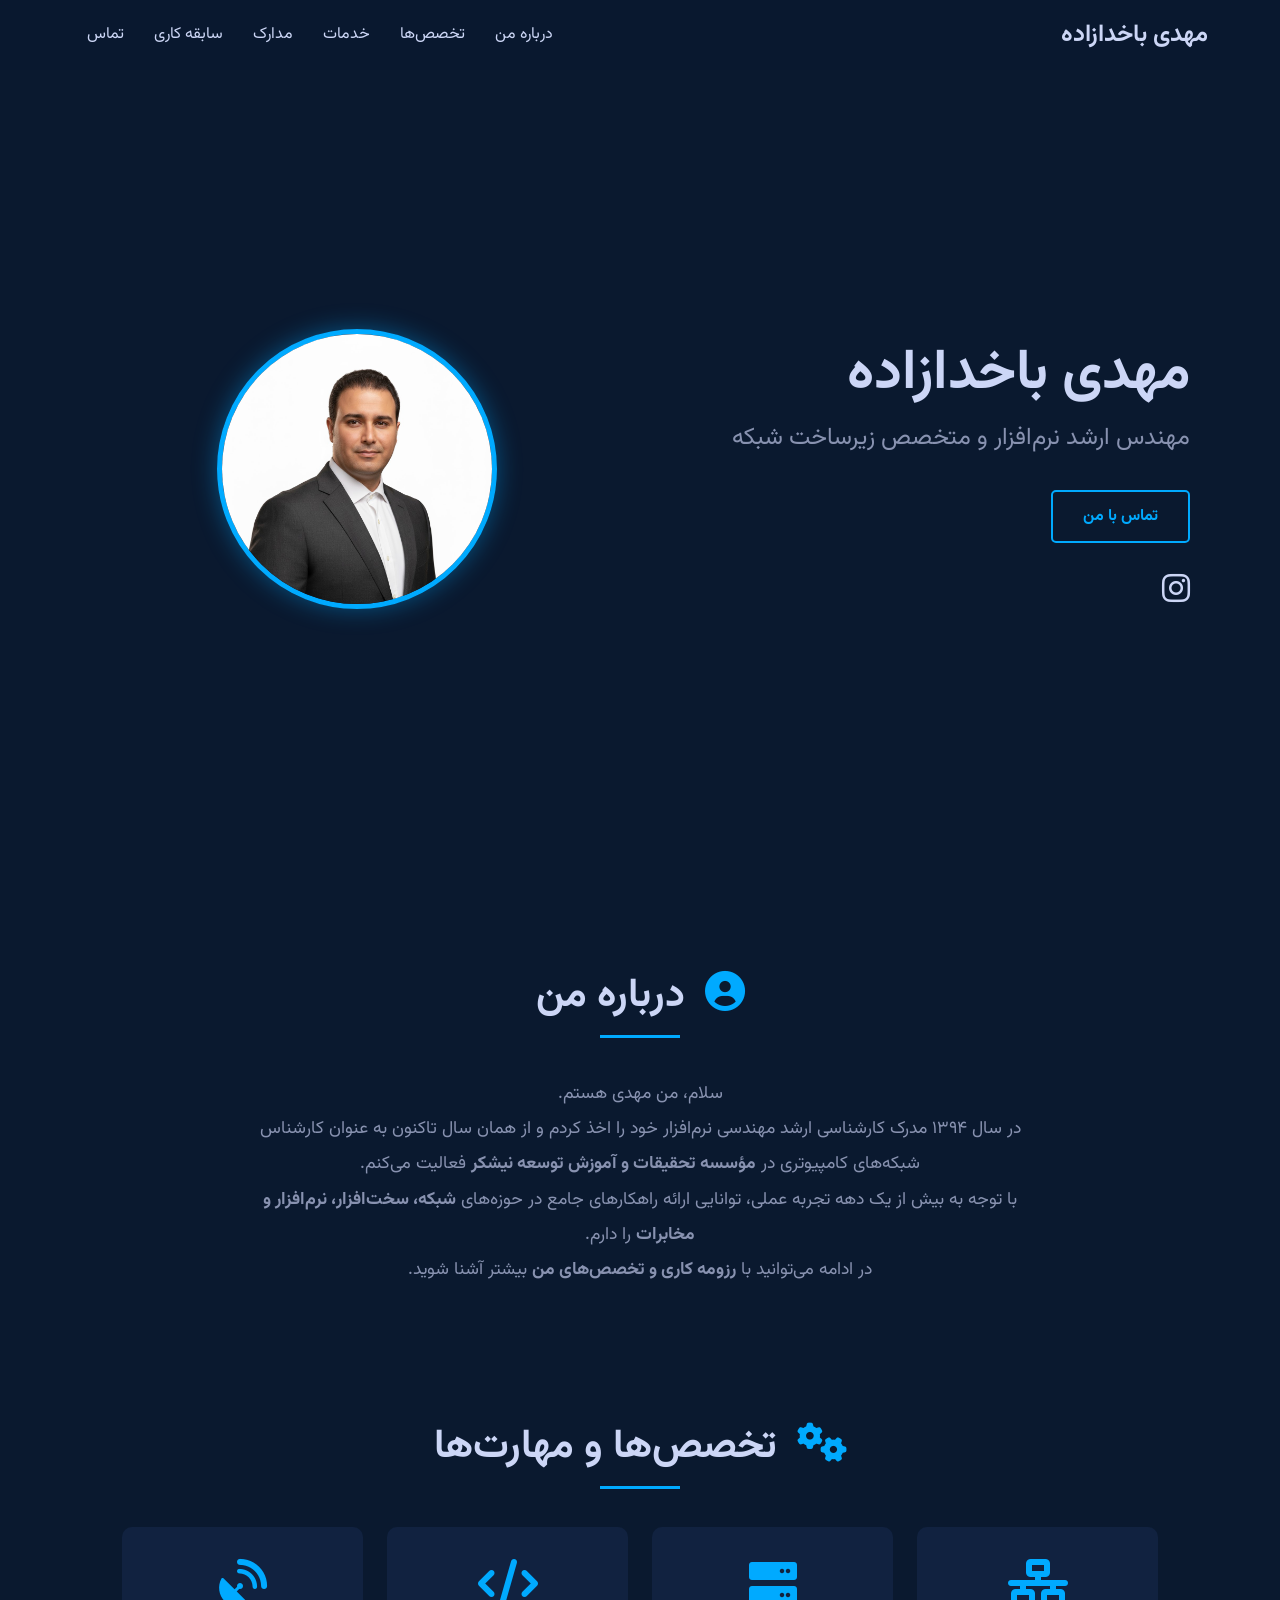
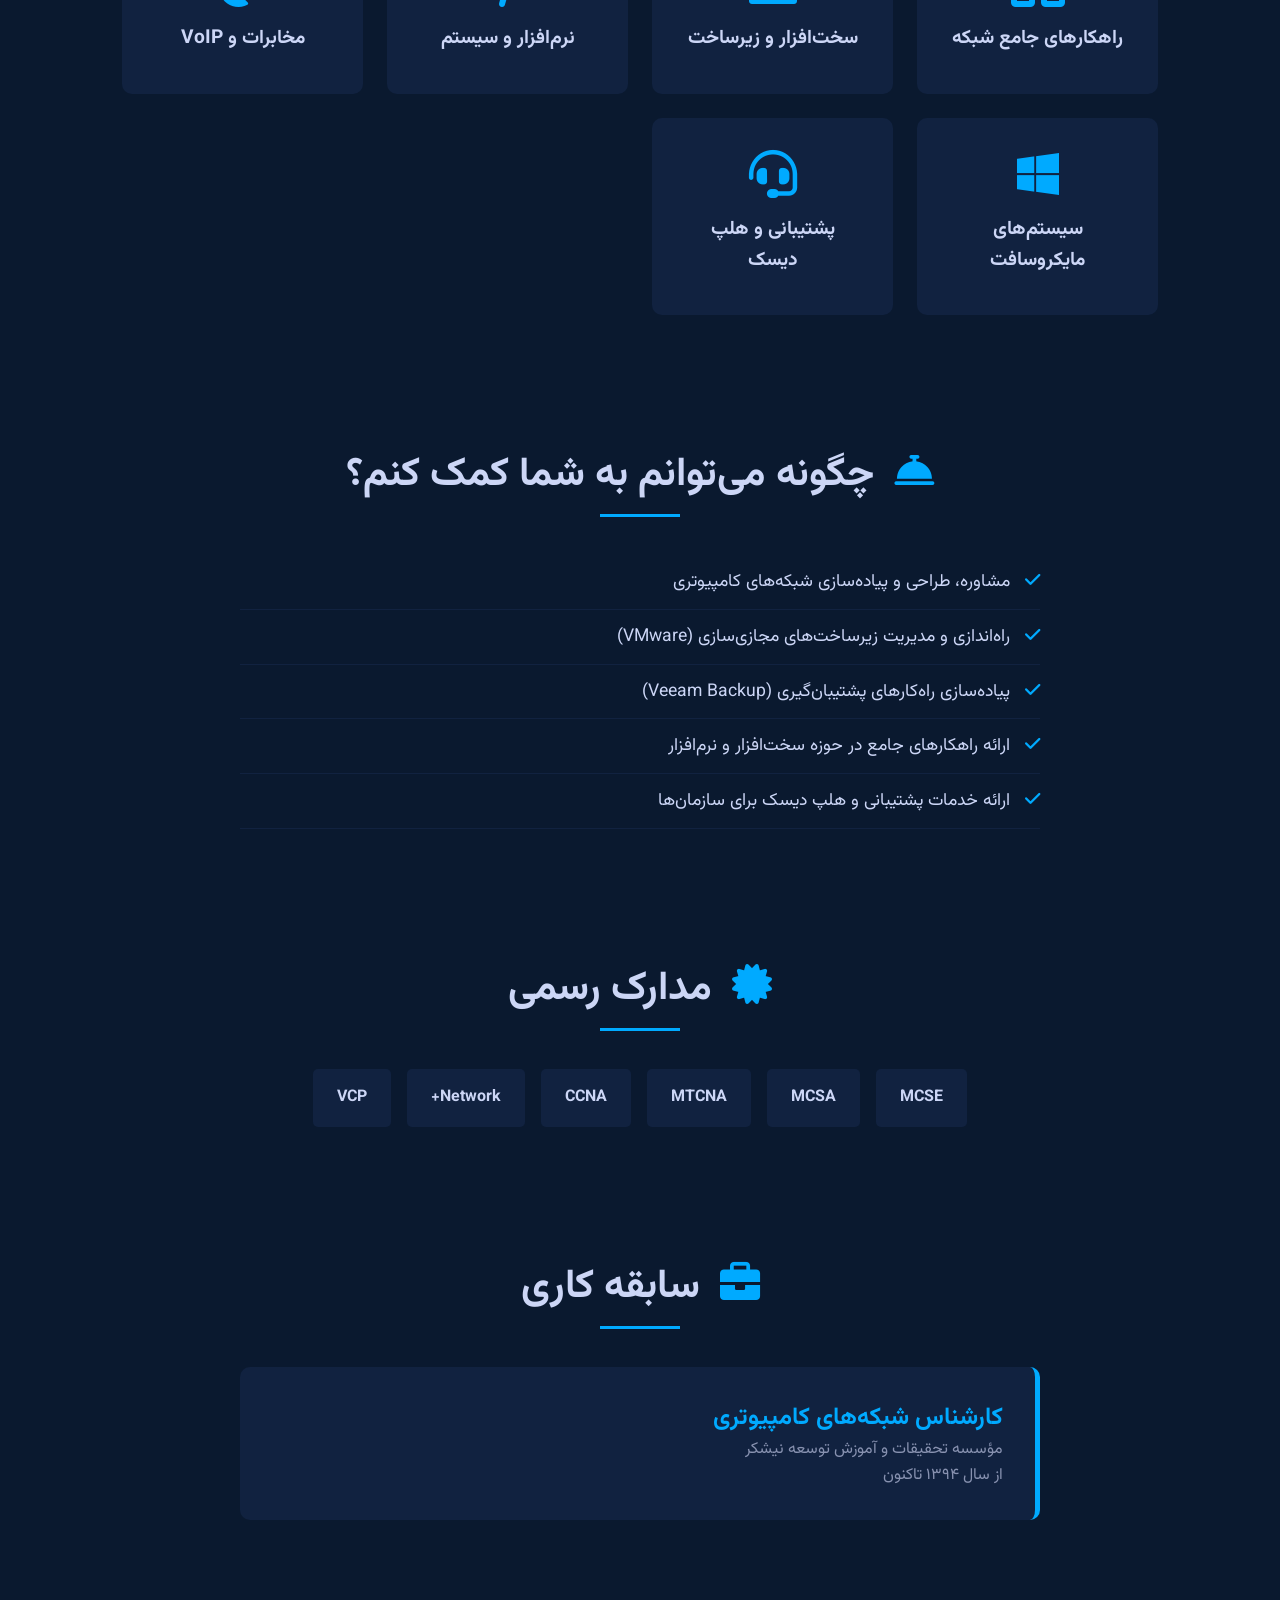
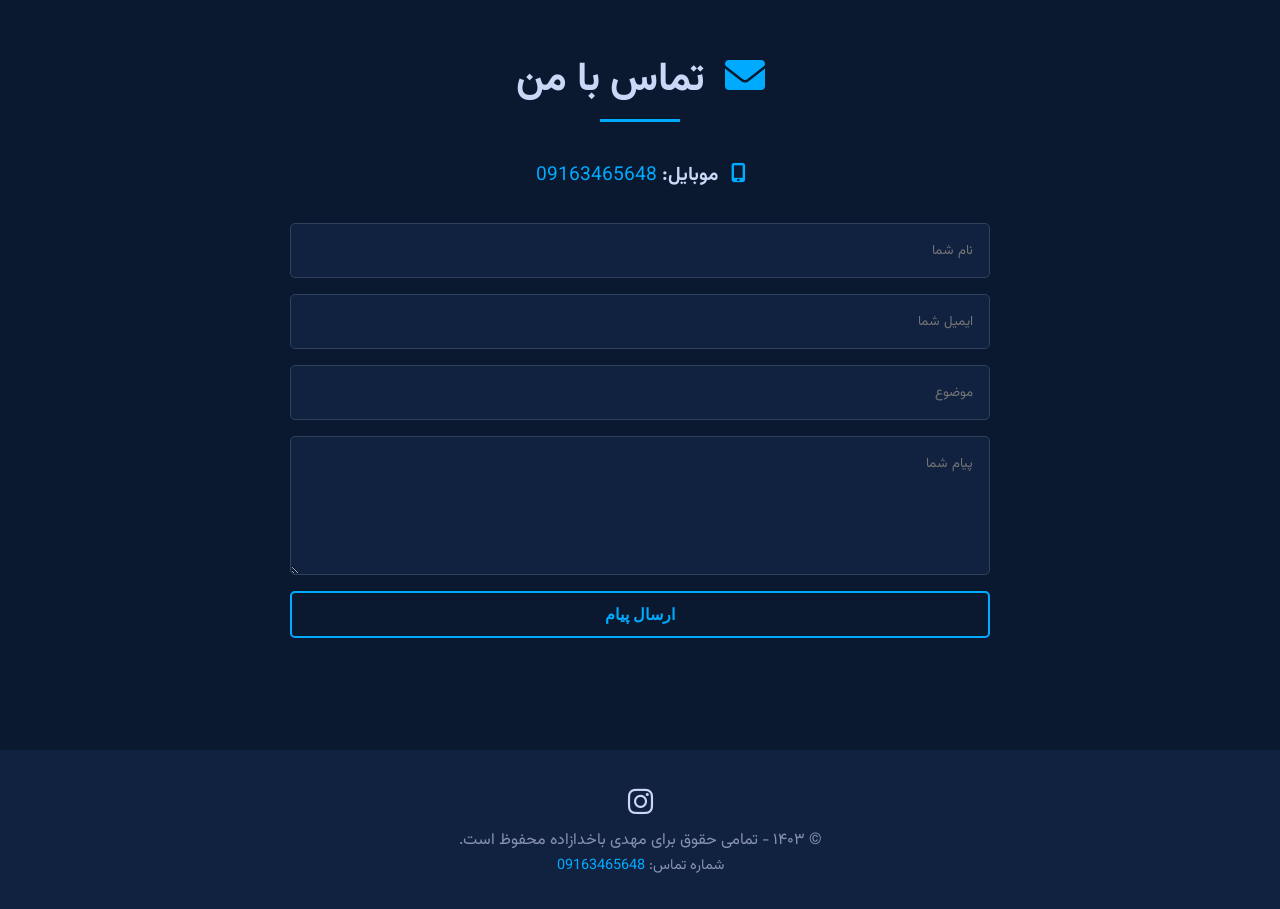
==== commit 48e950aa: "Update index.html" ====
--- a/index.html
+++ b/index.html
@@ -125,16 +125,15 @@
             </div>
         </section>
 
-        <!-- Contact Section -- UPDATED FORM -->
+        <!-- Contact Section (UPDATED with tel link) -->
         <section id="contact" class="container">
             <h2><i class="fas fa-envelope"></i> تماس با من</h2>
             <div class="contact-info">
-                <p><i class="fas fa-mobile-alt"></i> <strong>موبایل:</strong> 09163465648</p>
+                <p><i class="fas fa-mobile-alt"></i> <strong>موبایل:</strong> <a href="tel:+989163465648" class="tel-link">09163465648</a></p>
             </div>
             
             <form action="https://formspree.io/f/mpwvjrwo" method="POST">
                 <input type="text" name="name" placeholder="نام شما" required>
-                <!-- Use "email" as name for the email field -->
                 <input type="email" name="email" placeholder="ایمیل شما" required> 
                 <input type="text" name="subject" placeholder="موضوع" required>
                 <textarea name="message" rows="5" placeholder="پیام شما" required></textarea>
@@ -143,12 +142,13 @@
         </section>
     </main>
 
+    <!-- Footer (UPDATED with tel link) -->
     <footer>
         <div class="footer-socials">
             <a href="https://www.instagram.com/mehdibakhodazadeh" target="_blank" aria-label="Instagram"><i class="fab fa-instagram"></i></a>
         </div>
         <p>&copy; ۱۴۰۳ - تمامی حقوق برای مهدی باخدازاده محفوظ است.</p>
-        <p class="footer-contact">شماره تماس: 09163465648</p>
+        <p class="footer-contact">شماره تماس: <a href="tel:+989163465648" class="tel-link">09163465648</a></p>
     </footer>
 
 </body>
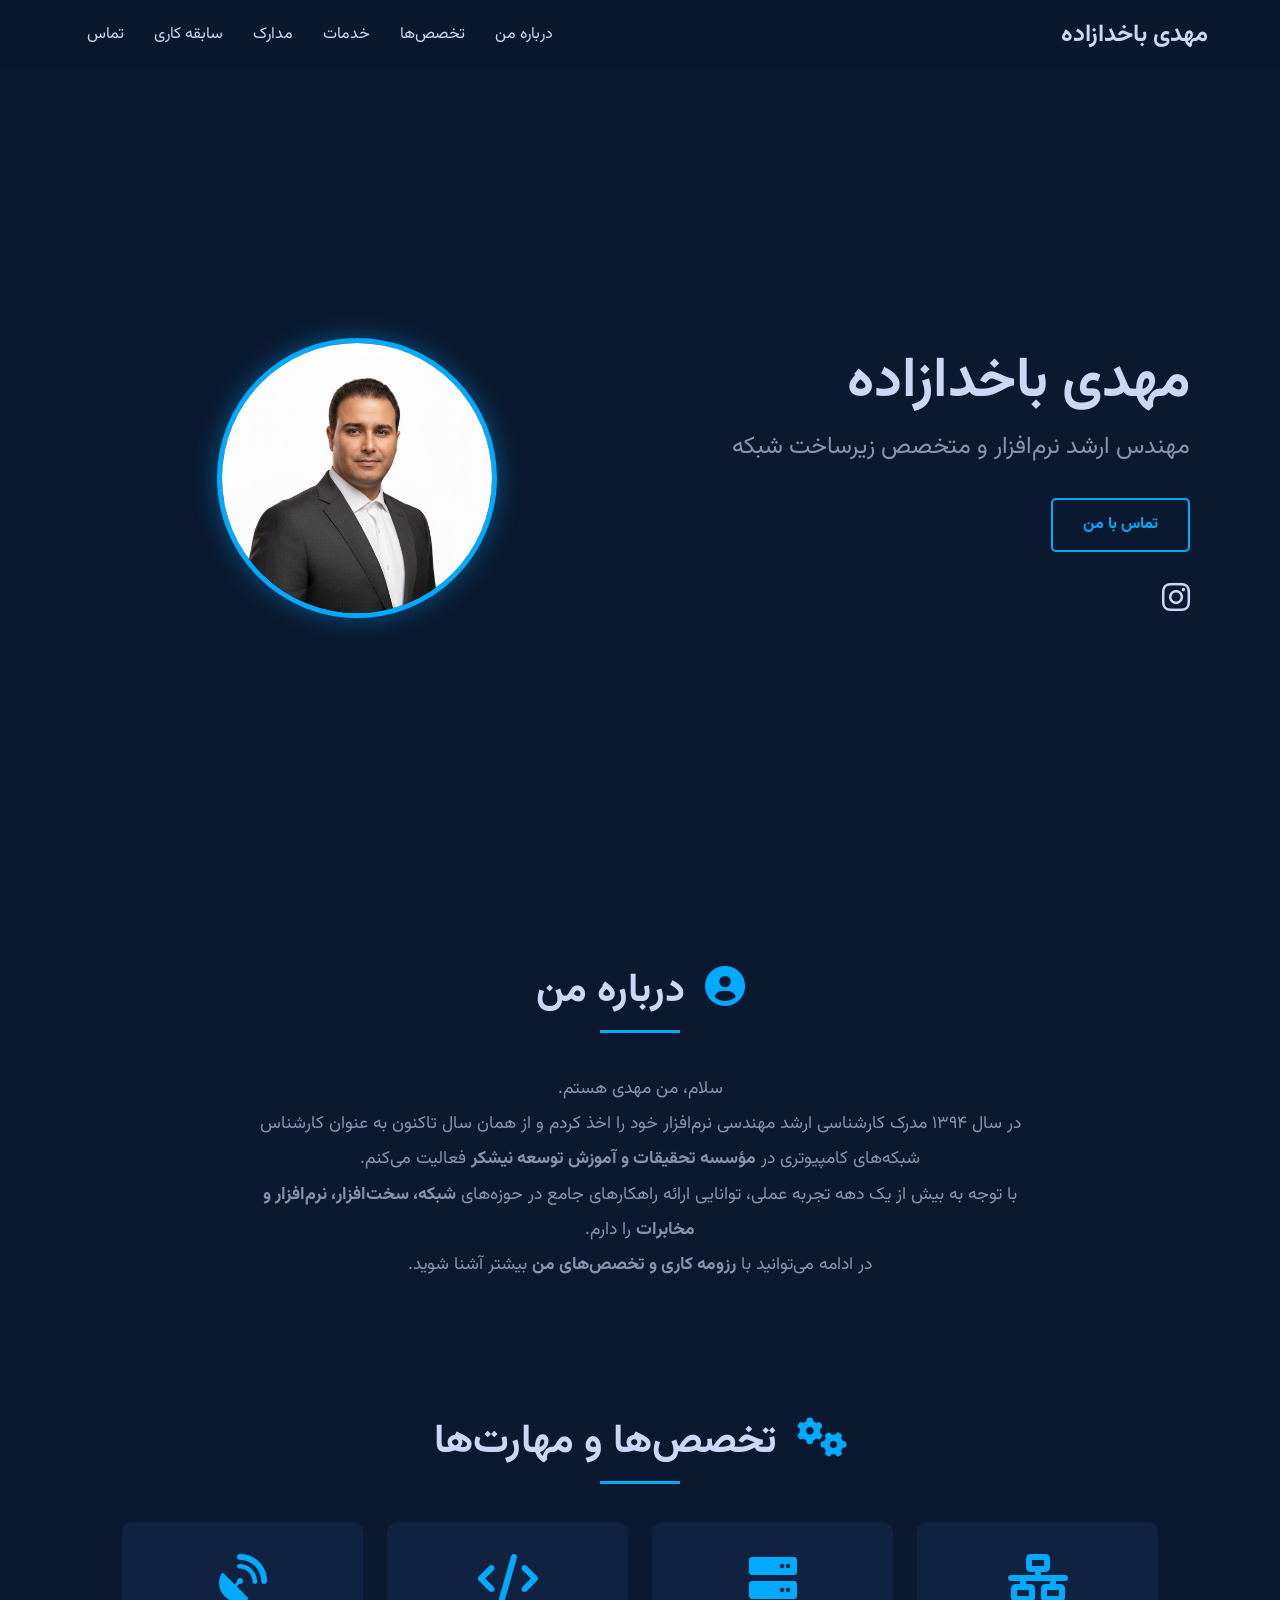
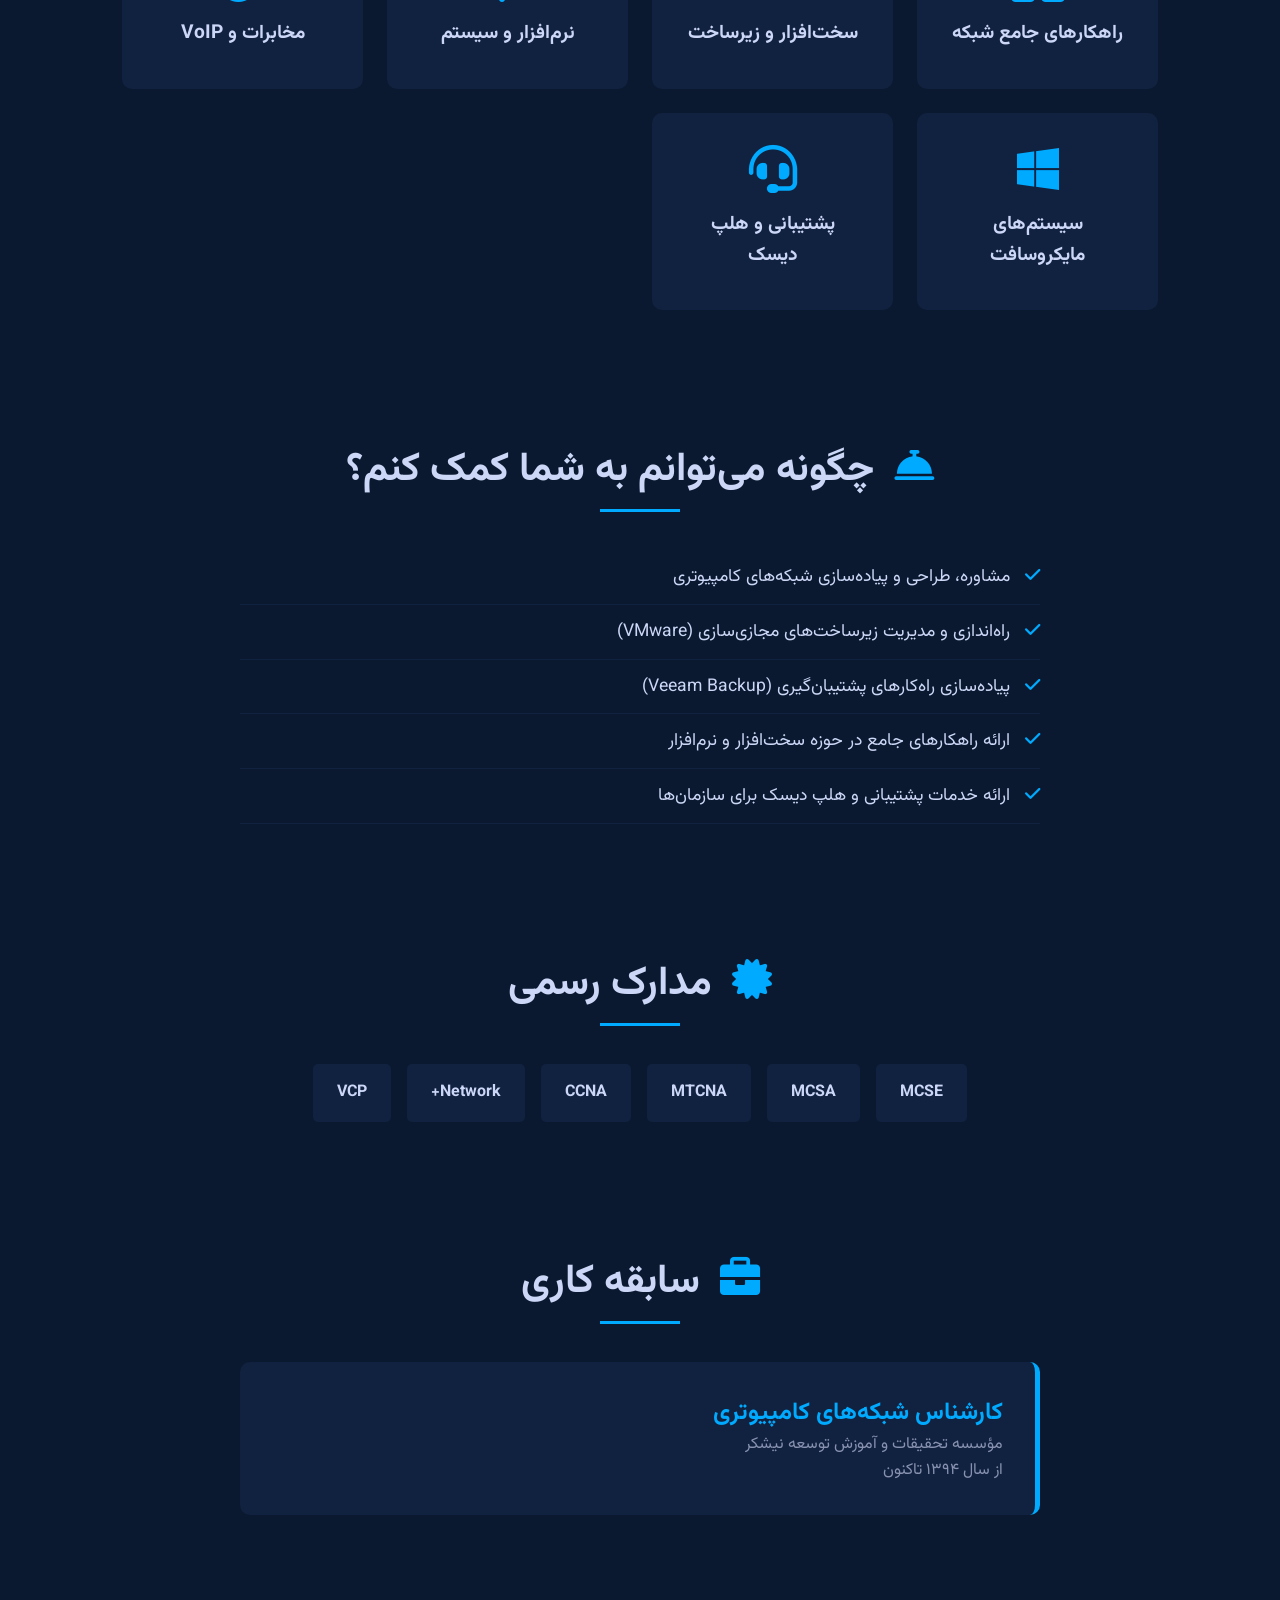
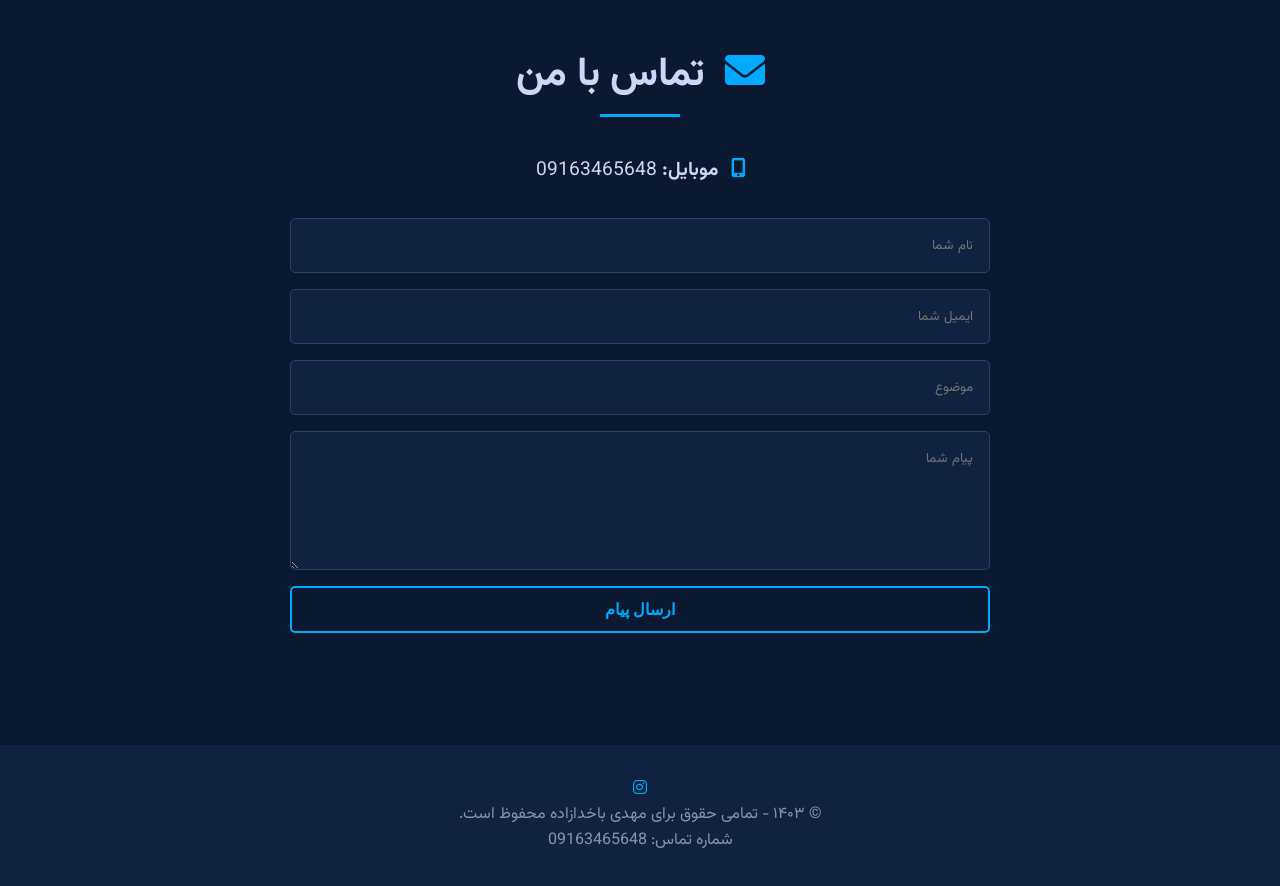
==== commit 1a5f12df: "Update index.html" ====
--- a/index.html
+++ b/index.html
@@ -9,7 +9,7 @@
 </head>
 <body>
 
-    <header>
+    <header id="main-header">
         <nav>
             <div class="logo">
                 <a href="#hero">مهدی باخدازاده</a>
@@ -25,7 +25,7 @@
         </nav>
     </header>
 
-    <main>
+    <main id="main-content">
         <!-- Hero Section -->
         <section id="hero">
             <div class="hero-container">
@@ -125,7 +125,7 @@
             </div>
         </section>
 
-        <!-- Contact Section (UPDATED with tel link) -->
+        <!-- Contact Section -->
         <section id="contact" class="container">
             <h2><i class="fas fa-envelope"></i> تماس با من</h2>
             <div class="contact-info">
@@ -142,7 +142,6 @@
         </section>
     </main>
 
-    <!-- Footer (UPDATED with tel link) -->
     <footer>
         <div class="footer-socials">
             <a href="https://www.instagram.com/mehdibakhodazadeh" target="_blank" aria-label="Instagram"><i class="fab fa-instagram"></i></a>
@@ -151,5 +150,26 @@
         <p class="footer-contact">شماره تماس: <a href="tel:+989163465648" class="tel-link">09163465648</a></p>
     </footer>
 
+    <!-- ===== JAVASCRIPT FOR HEADER FIX ===== -->
+    <script>
+        document.addEventListener('DOMContentLoaded', function() {
+            const header = document.getElementById('main-header');
+            const mainContent = document.getElementById('main-content');
+
+            function setMainPadding() {
+                if (header && mainContent) {
+                    const headerHeight = header.offsetHeight;
+                    mainContent.style.paddingTop = headerHeight + 'px';
+                }
+            }
+
+            // Set padding on initial load
+            setMainPadding();
+
+            // Adjust padding on window resize
+            window.addEventListener('resize', setMainPadding);
+        });
+    </script>
+
 </body>
 </html>
--- a/style.css
+++ b/style.css
@@ -70,6 +70,18 @@
     color: var(--primary-color);
 }
 
+/* Tel Link Style */
+a.tel-link {
+    text-decoration: none;
+    color: inherit; /* Inherits color from its parent (p tag) */
+    transition: color 0.3s;
+}
+
+a.tel-link:hover {
+    color: var(--primary-color);
+}
+
+
 /* Header */
 header {
     background: rgba(10, 25, 47, 0.85);
@@ -113,13 +125,19 @@
     color: var(--primary-color);
 }
 
+/* Main Content Wrapper (FIX for header overlap) */
+main {
+    padding-top: 75px; 
+}
+
+
 /* Hero Section */
 #hero {
-    min-height: 100vh;
+    min-height: calc(100vh - 75px);
     display: flex;
     align-items: center;
     justify-content: center;
-    padding: 5rem 2rem 2rem;
+    padding: 2rem;
 }
 
 .hero-container {
@@ -313,102 +331,12 @@
     font-family: 'Vazirmatn', sans-serif;
 }
 
-/* Footer */
+/* Footer (Corrected) */
 footer {
     text-align: center;
-    padding: 2rem;
+    padding: 2rem 1rem;
     background: var(--card-bg-color);
     margin-top: 3rem;
 }
 
-.footer-content {
-    display: flex;
-    flex-direction: column;
-    align-items: center;
-    gap: 1rem;
-}
-
-.footer-socials a {
-    color: var(--light-color);
-    font-size: 1.8rem;
-    margin: 0 0.5rem;
-    transition: color 0.3s;
-}
-
-.footer-socials a:hover {
-    color: var(--primary-color);
-}
-
-.footer-contact {
-    font-size: 0.9rem;
-    color: var(--dark-color);
-}
-
-/* ================================================= */
-/* ============== RESPONSIVE DESIGN ============== */
-/* ================================================= */
-@media (max-width: 992px) {
-    .hero-text h1 {
-        font-size: 2.8rem;
-    }
-    .hero-text p {
-        font-size: 1.3rem;
-    }
-    .hero-image img {
-        width: 240px;
-        height: 240px;
-    }
-}
-
-@media (max-width: 768px) {
-    .container {
-        padding: 3rem 1rem;
-    }
-    
-    h2 {
-        font-size: 2rem;
-    }
-
-    /* === Responsive Header === */
-    header nav {
-        flex-direction: column;
-        gap: 0.5rem;
-        padding: 0.75rem 1rem;
-    }
-    header ul {
-        flex-wrap: wrap;
-        justify-content: center;
-        column-gap: 10px;
-        row-gap: 5px;
-        padding-top: 0.5rem;
-    }
-    header ul li {
-        padding: 0 5px;
-    }
-
-    /* === Responsive Hero Section === */
-    #hero {
-        min-height: auto;
-    }
-    .hero-container {
-        flex-direction: column-reverse; /* Puts image on top on mobile */
-        text-align: center;
-        gap: 2rem;
-    }
-    .hero-text {
-        text-align: center;
-    }
-    .hero-text h1 {
-        font-size: 2.5rem;
-    }
-    .hero-text p {
-        font-size: 1.2rem;
-    }
-    .hero-image img {
-        width: 200px;
-        height: 200px;
-    }
-    .hero-socials {
-        justify-content: center;
-    }
-}
+.footer-so
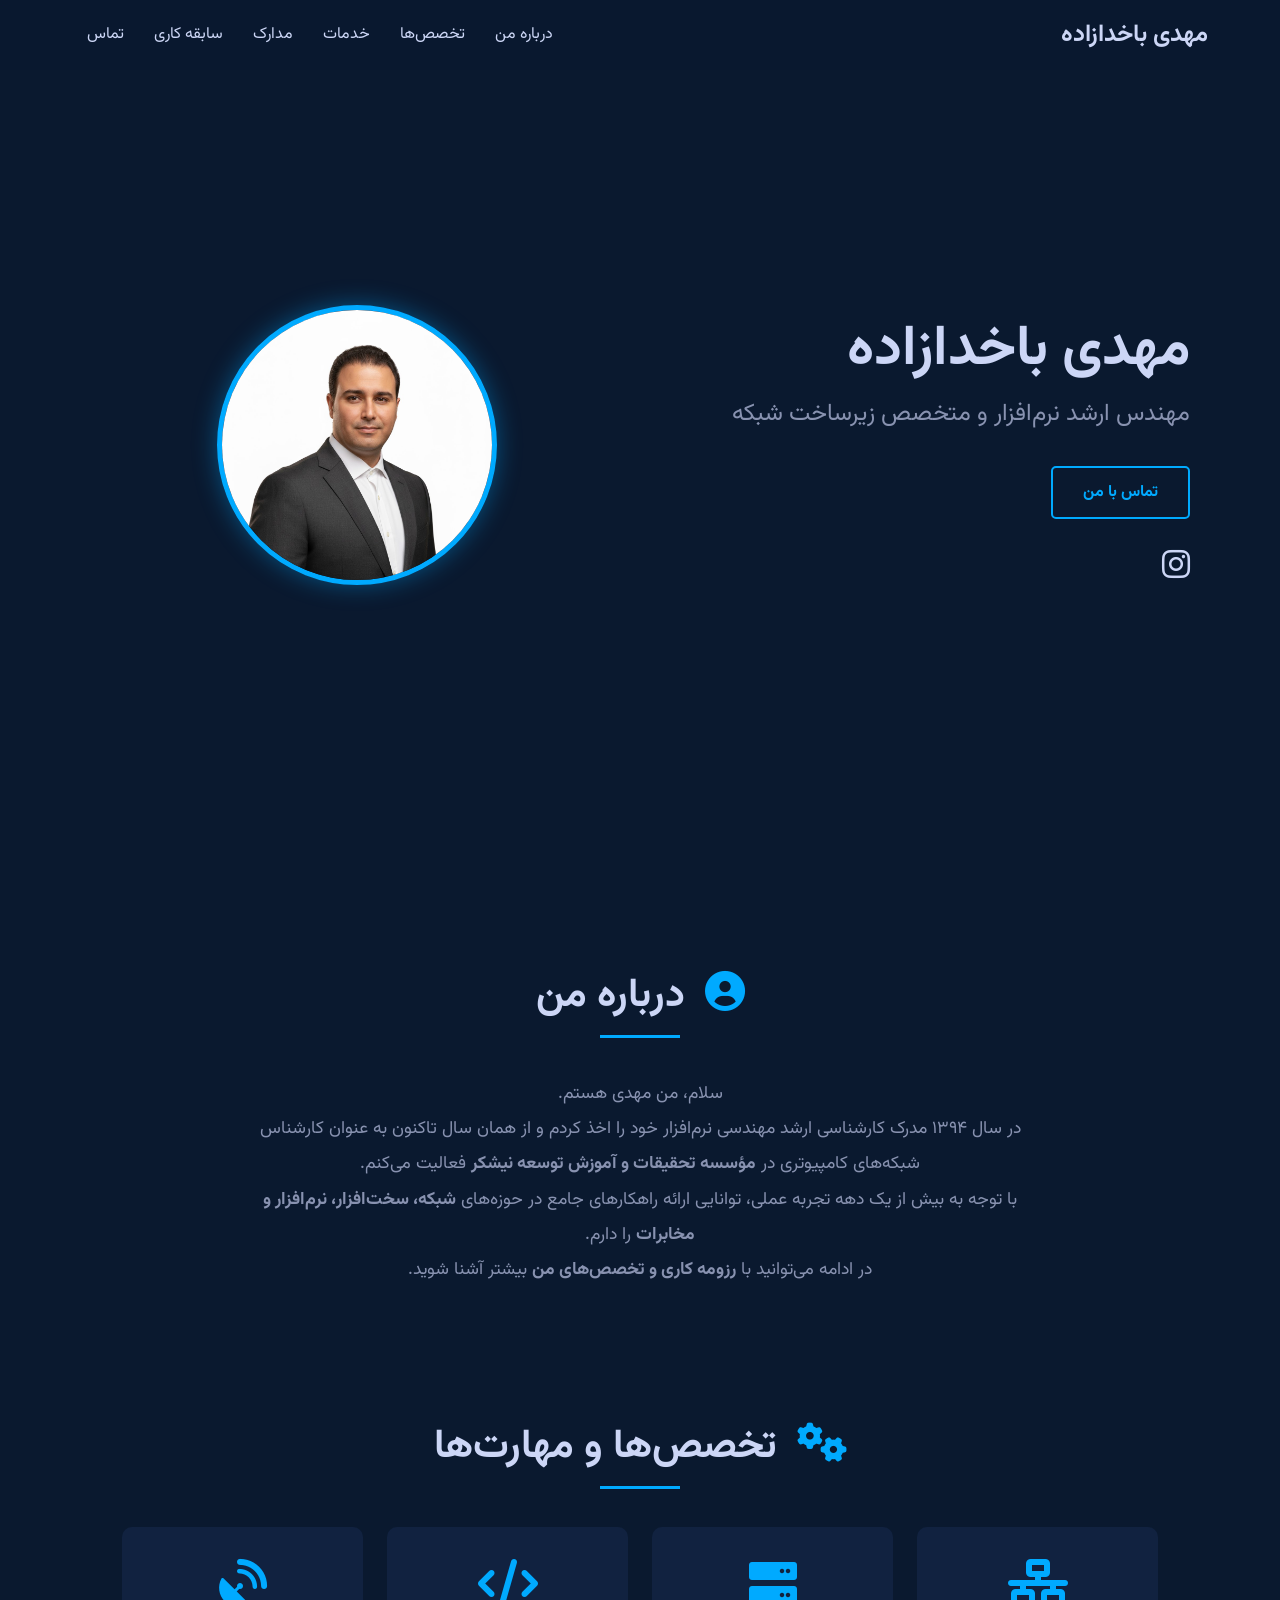
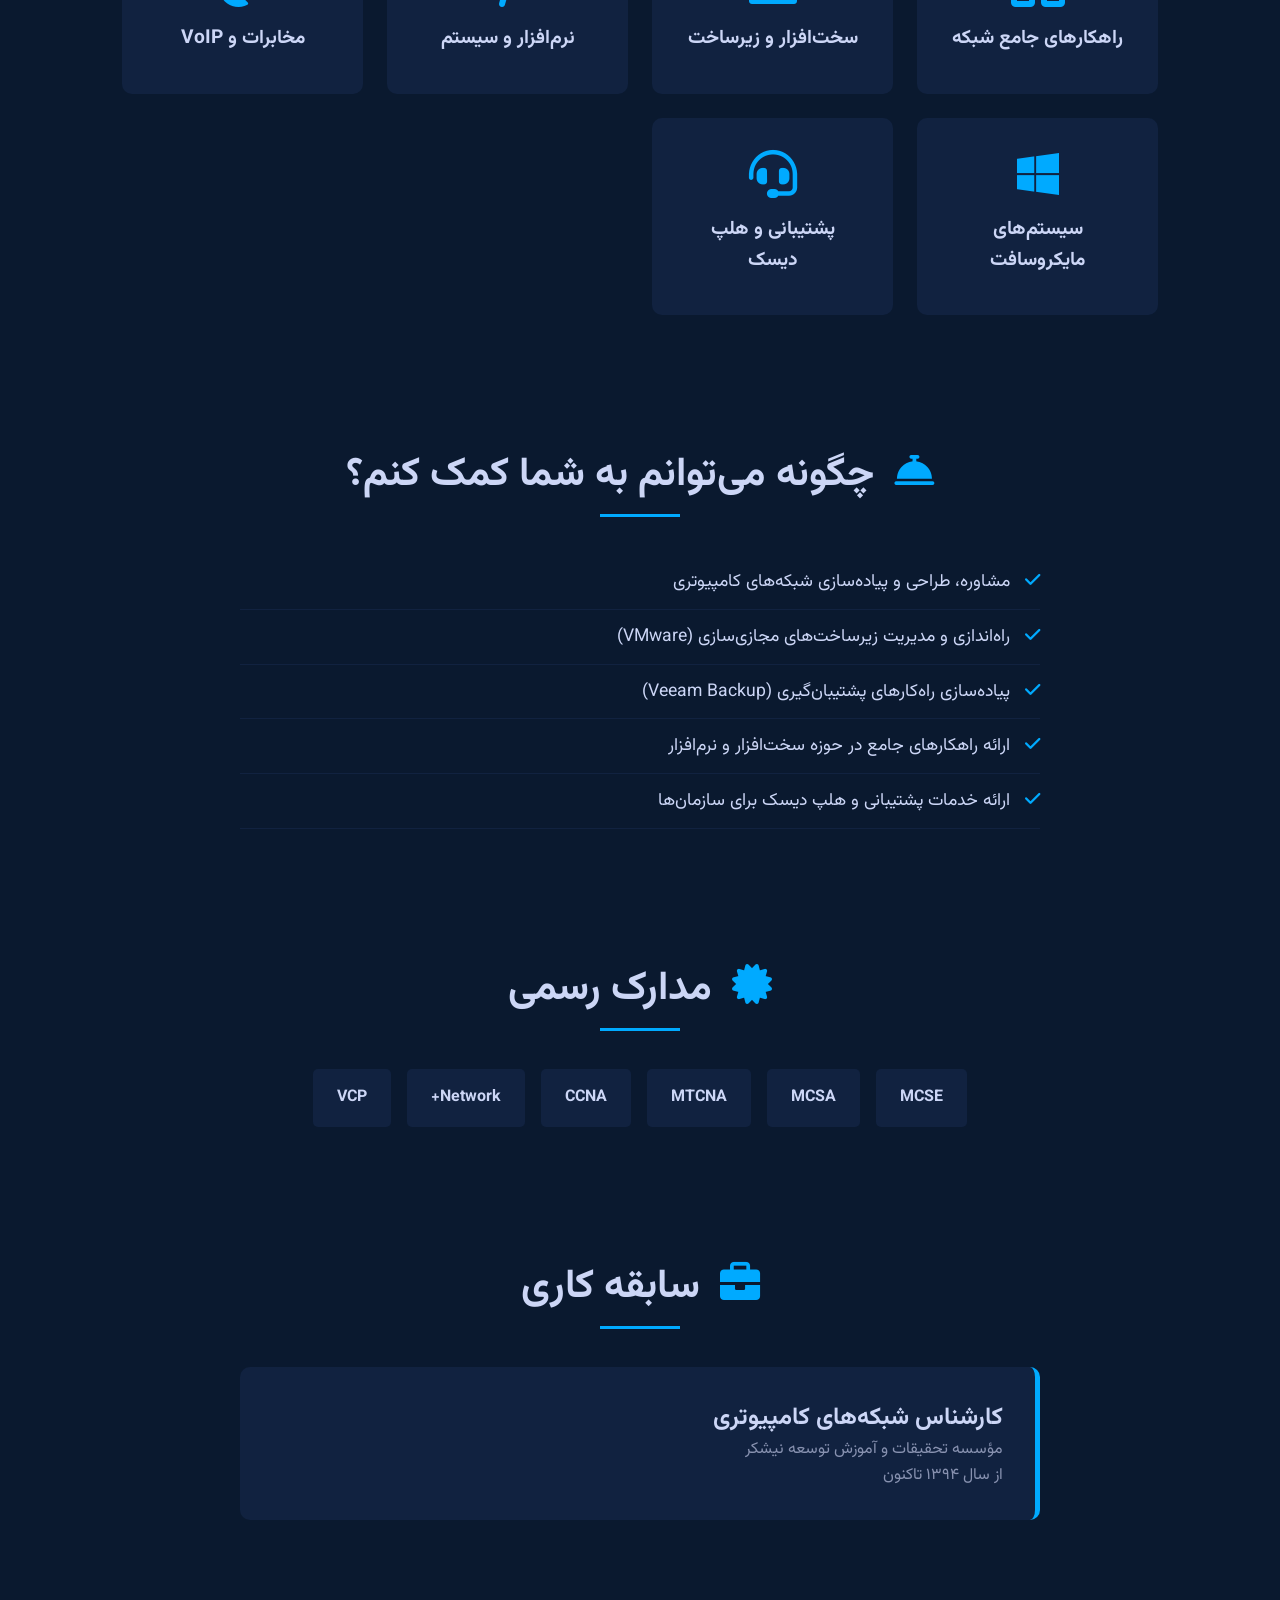
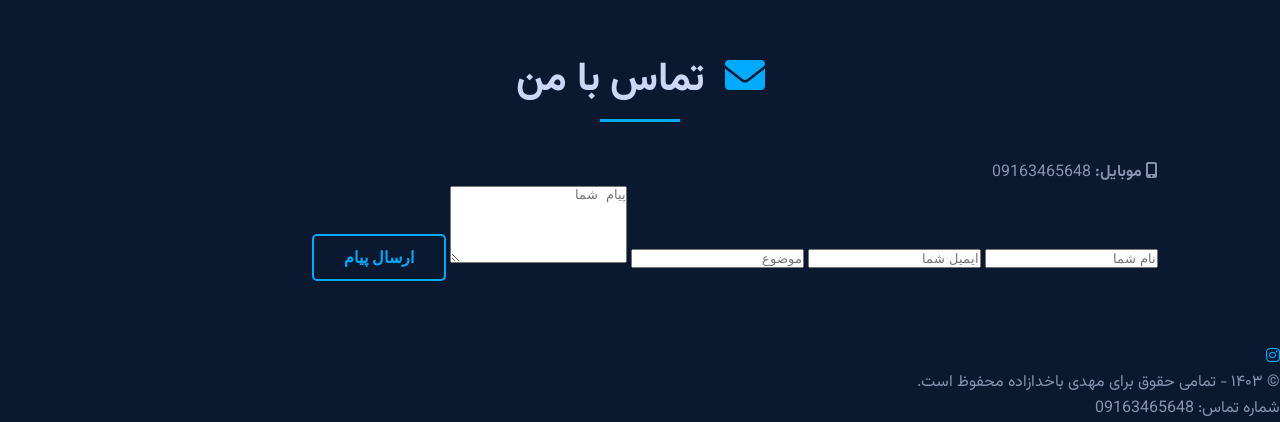
==== commit 90f15136: "Update index.html" ====
--- a/index.html
+++ b/index.html
@@ -9,10 +9,10 @@
 </head>
 <body>
 
-    <header id="main-header">
+    <header>
         <nav>
             <div class="logo">
-                <a href="#hero">مهدی باخدازاده</a>
+                <a href="#">مهدی باخدازاده</a>
             </div>
             <ul>
                 <li><a href="#about">درباره من</a></li>
@@ -25,7 +25,7 @@
         </nav>
     </header>
 
-    <main id="main-content">
+    <main>
         <!-- Hero Section -->
         <section id="hero">
             <div class="hero-container">
@@ -150,26 +150,5 @@
         <p class="footer-contact">شماره تماس: <a href="tel:+989163465648" class="tel-link">09163465648</a></p>
     </footer>
 
-    <!-- ===== JAVASCRIPT FOR HEADER FIX ===== -->
-    <script>
-        document.addEventListener('DOMContentLoaded', function() {
-            const header = document.getElementById('main-header');
-            const mainContent = document.getElementById('main-content');
-
-            function setMainPadding() {
-                if (header && mainContent) {
-                    const headerHeight = header.offsetHeight;
-                    mainContent.style.paddingTop = headerHeight + 'px';
-                }
-            }
-
-            // Set padding on initial load
-            setMainPadding();
-
-            // Adjust padding on window resize
-            window.addEventListener('resize', setMainPadding);
-        });
-    </script>
-
 </body>
 </html>
--- a/style.css
+++ b/style.css
@@ -125,19 +125,17 @@
     color: var(--primary-color);
 }
 
-/* Main Content Wrapper (FIX for header overlap) */
-main {
-    padding-top: 75px; 
-}
+/* Main content padding is now handled by JavaScript */
 
 
 /* Hero Section */
 #hero {
-    min-height: calc(100vh - 75px);
+    min-height: 100vh;
     display: flex;
     align-items: center;
     justify-content: center;
     padding: 2rem;
+    /* We remove padding-top from here as main content has it */
 }
 
 .hero-container {
@@ -293,50 +291,4 @@
 
 .experience-item h3 {
     font-size: 1.5rem;
-    color: var(--primary-color);
-}
-
-/* Contact Section */
-.contact-info {
-    text-align: center;
-    margin-bottom: 2rem;
-    font-size: 1.2rem;
-}
-
-.contact-info p {
-    color: var(--light-color);
-}
-
-.contact-info i {
-    margin-left: 8px;
-    color: var(--primary-color);
-}
-
-#contact form {
-    max-width: 700px;
-    margin: auto;
-    display: flex;
-    flex-direction: column;
-    gap: 1rem;
-}
-
-#contact input,
-#contact textarea {
-    width: 100%;
-    padding: 1rem;
-    border: 1px solid #30415d;
-    background: var(--card-bg-color);
-    color: var(--light-color);
-    border-radius: 5px;
-    font-family: 'Vazirmatn', sans-serif;
-}
-
-/* Footer (Corrected) */
-footer {
-    text-align: center;
-    padding: 2rem 1rem;
-    background: var(--card-bg-color);
-    margin-top: 3rem;
-}
-
-.footer-so
+    color: var(--primary
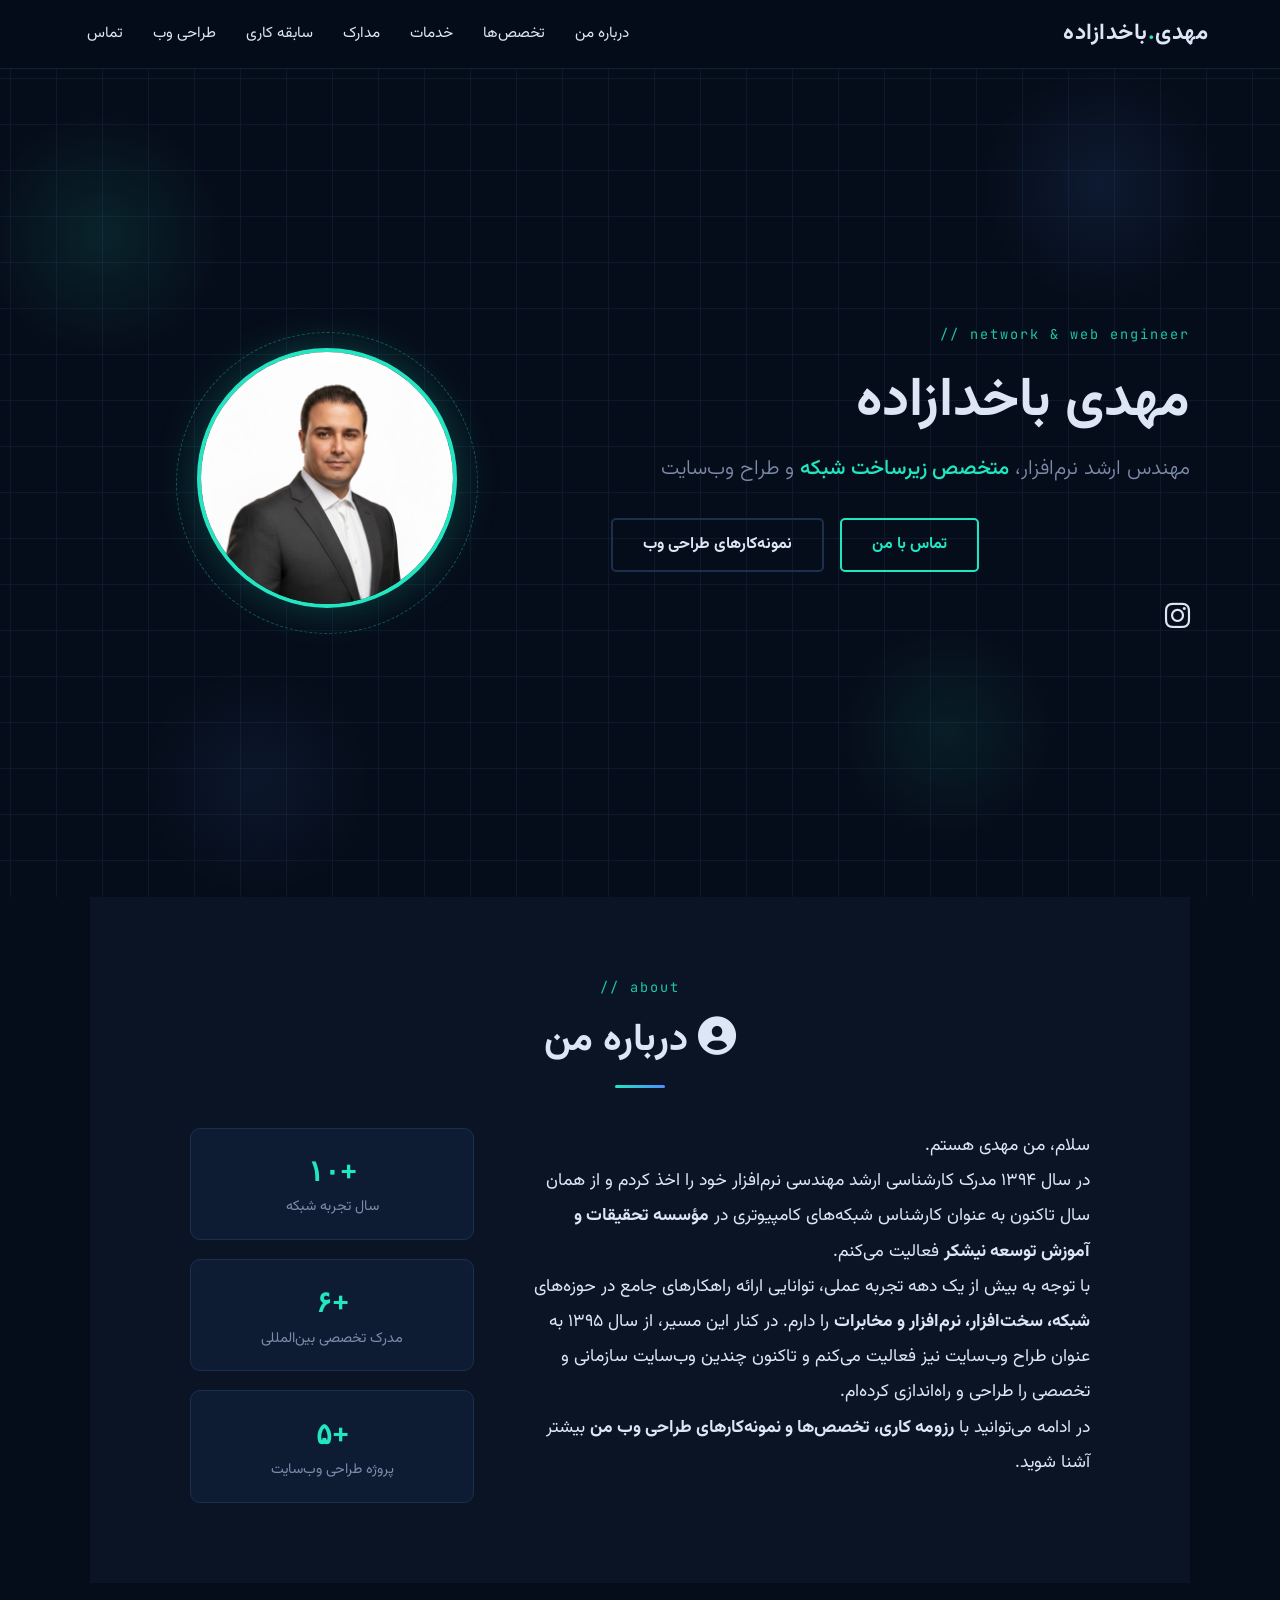
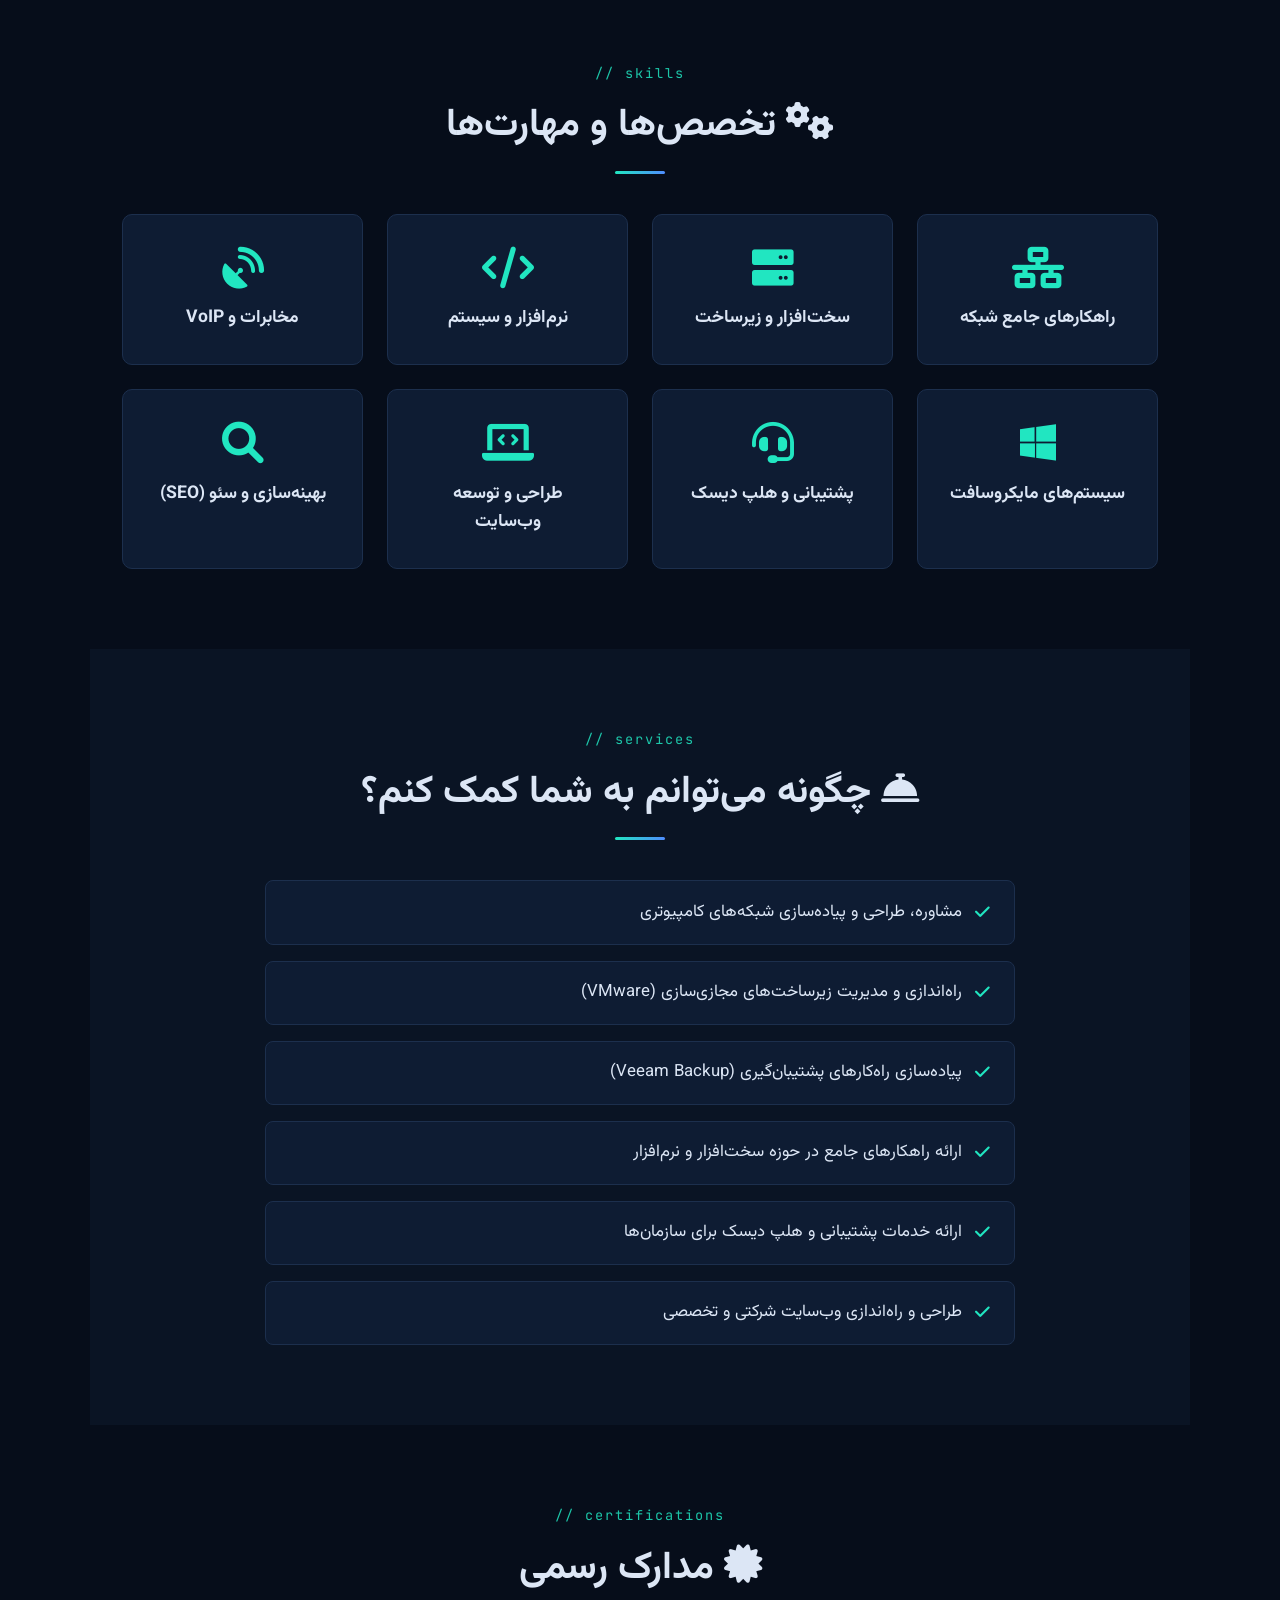
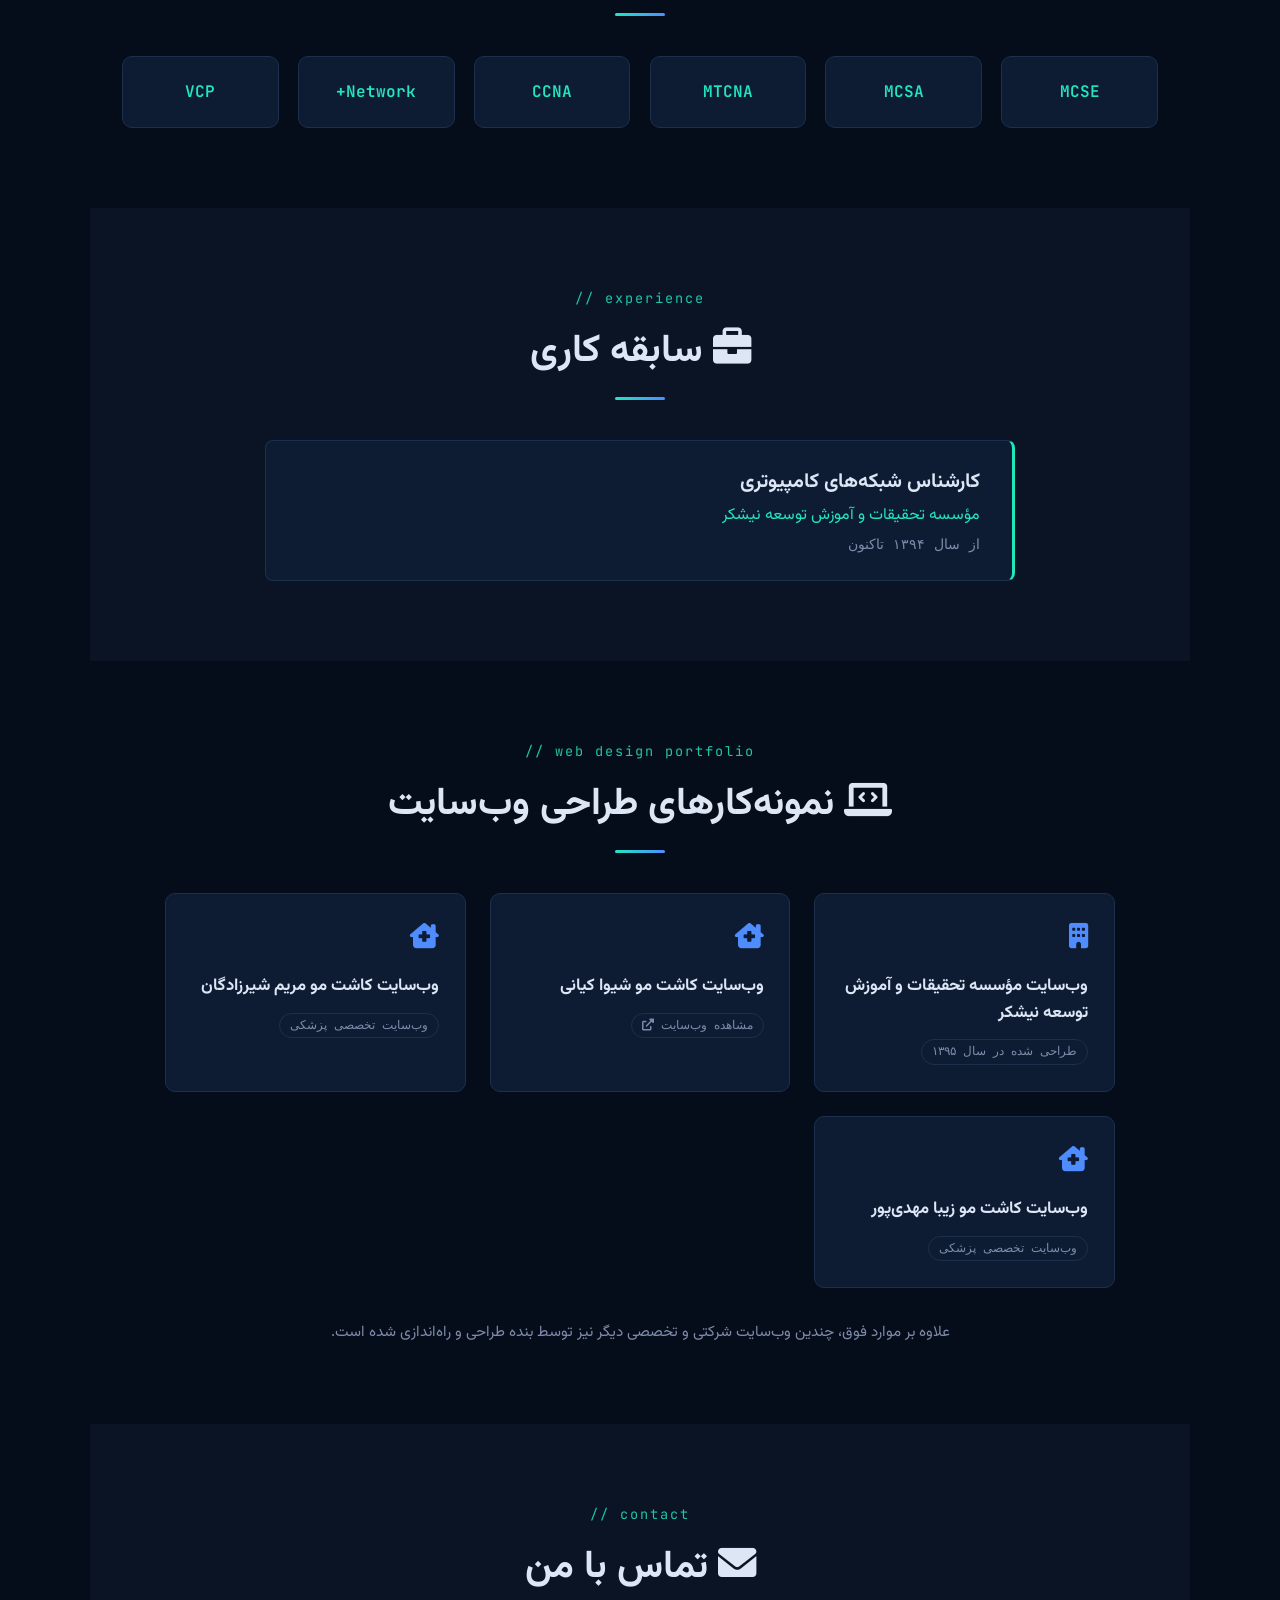
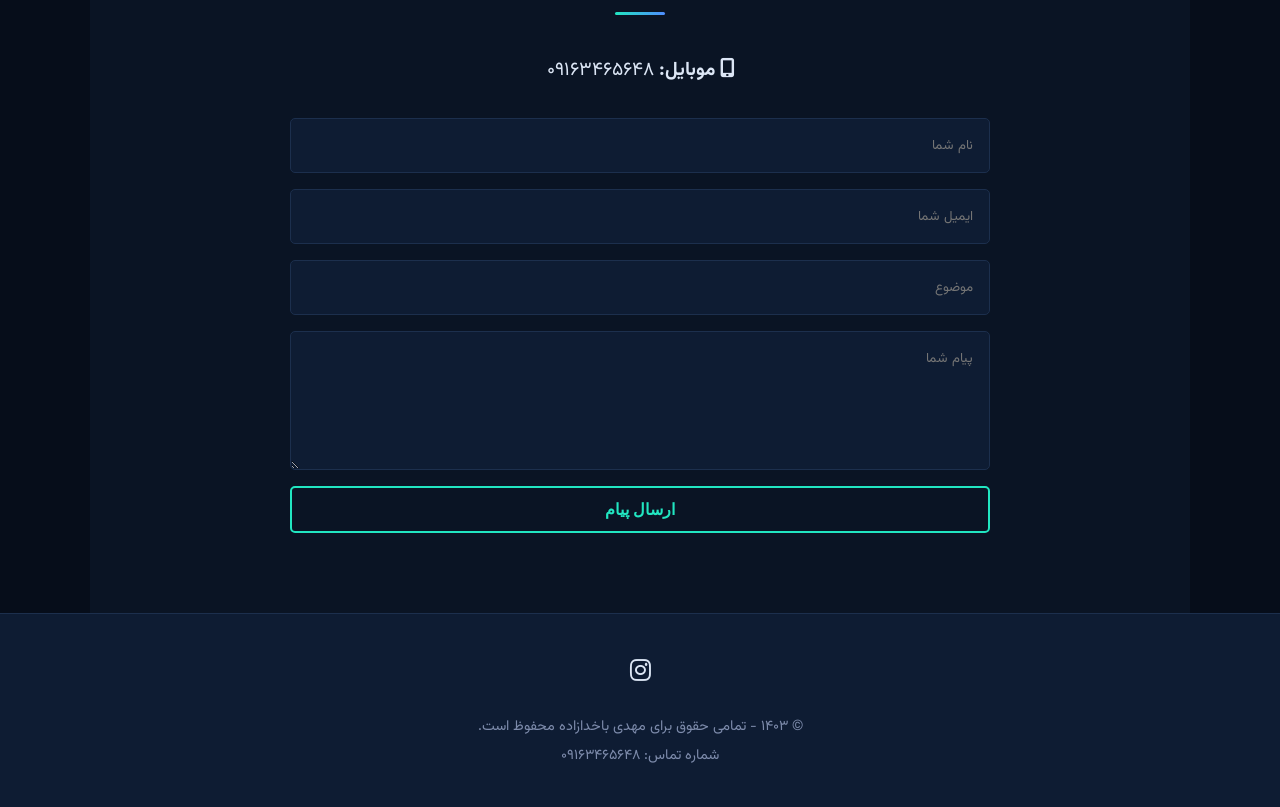
==== commit 29c2c763: "Add files via upload" ====
--- a/index.html
+++ b/index.html
@@ -3,16 +3,56 @@
 <head>
     <meta charset="UTF-8">
     <meta name="viewport" content="width=device-width, initial-scale=1.0">
-    <title>مهدی باخدازاده - متخصص زیرساخت شبکه</title>
+    <title>مهدی باخدازاده | متخصص شبکه و زیرساخت IT و طراح وب‌سایت</title>
+    <meta name="description" content="مهدی باخدازاده، کارشناس ارشد شبکه‌های کامپیوتری با بیش از یک دهه سابقه در مؤسسه تحقیقات و آموزش توسعه نیشکر و طراح وب‌سایت. مشاوره، طراحی و پیاده‌سازی شبکه، مجازی‌سازی VMware، پشتیبان‌گیری Veeam و طراحی سایت.">
+    <meta name="keywords" content="مهدی باخدازاده, کارشناس شبکه, متخصص شبکه, طراحی سایت, طراح وب سایت, VMware, Veeam Backup, CCNA, MCSE, MCSA, MTCNA, نیشکر, هلپ دسک">
+    <meta name="author" content="مهدی باخدازاده">
+    <meta name="robots" content="index, follow">
+    <link rel="canonical" href="https://mehdiba3.github.io/mehdibakhodazadeh/">
+
+    <!-- Open Graph / Social Preview -->
+    <meta property="og:type" content="profile">
+    <meta property="og:title" content="مهدی باخدازاده | متخصص شبکه و زیرساخت IT و طراح وب‌سایت">
+    <meta property="og:description" content="کارشناس ارشد شبکه‌های کامپیوتری و طراح وب‌سایت با بیش از یک دهه تجربه در حوزه شبکه، سخت‌افزار، نرم‌افزار و مخابرات.">
+    <meta property="og:image" content="https://mehdiba3.github.io/mehdibakhodazadeh/MehdiBakhodazadeh1404.jpg">
+    <meta property="og:url" content="https://mehdiba3.github.io/mehdibakhodazadeh/">
+    <meta property="og:locale" content="fa_IR">
+    <meta name="twitter:card" content="summary_large_image">
+    <meta name="twitter:title" content="مهدی باخدازاده | متخصص شبکه و زیرساخت IT">
+    <meta name="twitter:description" content="کارشناس ارشد شبکه‌های کامپیوتری و طراح وب‌سایت با بیش از یک دهه تجربه.">
+    <meta name="twitter:image" content="https://mehdiba3.github.io/mehdibakhodazadeh/MehdiBakhodazadeh1404.jpg">
+    <meta name="theme-color" content="#060d1a">
+
     <link rel="stylesheet" href="style.css">
     <link rel="stylesheet" href="https://cdnjs.cloudflare.com/ajax/libs/font-awesome/6.0.0-beta3/css/all.min.css">
+
+    <!-- Structured data for Google -->
+    <script type="application/ld+json">
+    {
+      "@context": "https://schema.org",
+      "@type": "Person",
+      "name": "مهدی باخدازاده",
+      "url": "https://mehdiba3.github.io/mehdibakhodazadeh/",
+      "image": "https://mehdiba3.github.io/mehdibakhodazadeh/MehdiBakhodazadeh1404.jpg",
+      "jobTitle": "کارشناس شبکه‌های کامپیوتری و طراح وب‌سایت",
+      "telephone": "+989163465648",
+      "worksFor": {
+        "@type": "Organization",
+        "name": "مؤسسه تحقیقات و آموزش توسعه نیشکر"
+      },
+      "sameAs": [
+        "https://www.instagram.com/mehdibakhodazadeh"
+      ],
+      "knowsAbout": ["شبکه‌های کامپیوتری", "VMware", "Veeam Backup", "طراحی وب‌سایت", "زیرساخت IT", "مخابرات و VoIP"]
+    }
+    </script>
 </head>
 <body>
 
     <header>
         <nav>
             <div class="logo">
-                <a href="#">مهدی باخدازاده</a>
+                <a href="#">مهدی<span>.</span>باخدازاده</a>
             </div>
             <ul>
                 <li><a href="#about">درباره من</a></li>
@@ -20,6 +60,7 @@
                 <li><a href="#services">خدمات</a></li>
                 <li><a href="#certifications">مدارک</a></li>
                 <li><a href="#experience">سابقه کاری</a></li>
+                <li><a href="#webdesign">طراحی وب</a></li>
                 <li><a href="#contact">تماس</a></li>
             </ul>
         </nav>
@@ -30,35 +71,59 @@
         <section id="hero">
             <div class="hero-container">
                 <div class="hero-text">
+                    <span class="eyebrow">// network & web engineer</span>
                     <h1>مهدی باخدازاده</h1>
-                    <p>مهندس ارشد نرم‌افزار و متخصص زیرساخت شبکه</p>
-                    <a href="#contact" class="cta-button">تماس با من</a>
+                    <p class="role">مهندس ارشد نرم‌افزار، <strong>متخصص زیرساخت شبکه</strong> و طراح وب‌سایت</p>
+                    <div class="cta-group">
+                        <a href="#contact" class="cta-button">تماس با من</a>
+                        <a href="#webdesign" class="cta-button secondary">نمونه‌کارهای طراحی وب</a>
+                    </div>
                     <div class="hero-socials">
-                        <a href="https://www.instagram.com/mehdibakhodazadeh" target="_blank"><i class="fab fa-instagram"></i></a>
+                        <a href="https://www.instagram.com/mehdibakhodazadeh" target="_blank" rel="noopener" aria-label="اینستاگرام مهدی باخدازاده"><i class="fab fa-instagram"></i></a>
                     </div>
                 </div>
                 <div class="hero-image">
-                    <img src="MehdiBakhodazadeh1404.jpg" alt="عکس مهدی باخدازاده">
+                    <img src="MehdiBakhodazadeh1404.jpg" alt="مهدی باخدازاده، کارشناس شبکه و طراح وب‌سایت" width="260" height="260" loading="eager">
                 </div>
             </div>
         </section>
 
         <!-- About Me Section -->
-        <section id="about" class="container">
+        <section id="about" class="container reveal">
+            <span class="eyebrow">// about</span>
             <h2><i class="fas fa-user-circle"></i> درباره من</h2>
-            <p style="text-align: center; max-width: 800px; margin: auto; line-height: 2;">
-                سلام، من مهدی هستم.
-                <br>
-                در سال ۱۳۹۴ مدرک کارشناسی ارشد مهندسی نرم‌افزار خود را اخذ کردم و از همان سال تاکنون به عنوان کارشناس شبکه‌های کامپیوتری در <strong>مؤسسه تحقیقات و آموزش توسعه نیشکر</strong> فعالیت می‌کنم.
-                <br>
-                با توجه به بیش از یک دهه تجربه عملی، توانایی ارائه راهکارهای جامع در حوزه‌های <strong>شبکه، سخت‌افزار، نرم‌افزار و مخابرات</strong> را دارم.
-                <br>
-                در ادامه می‌توانید با <strong>رزومه کاری و تخصص‌های من</strong> بیشتر آشنا شوید.
-            </p>
+            <div class="about-flex">
+                <div class="about-text">
+                    <p>
+                        سلام، من مهدی هستم.
+                        <br>
+                        در سال ۱۳۹۴ مدرک کارشناسی ارشد مهندسی نرم‌افزار خود را اخذ کردم و از همان سال تاکنون به عنوان کارشناس شبکه‌های کامپیوتری در <strong>مؤسسه تحقیقات و آموزش توسعه نیشکر</strong> فعالیت می‌کنم.
+                        <br>
+                        با توجه به بیش از یک دهه تجربه عملی، توانایی ارائه راهکارهای جامع در حوزه‌های <strong>شبکه، سخت‌افزار، نرم‌افزار و مخابرات</strong> را دارم. در کنار این مسیر، از سال ۱۳۹۵ به عنوان طراح وب‌سایت نیز فعالیت می‌کنم و تاکنون چندین وب‌سایت سازمانی و تخصصی را طراحی و راه‌اندازی کرده‌ام.
+                        <br>
+                        در ادامه می‌توانید با <strong>رزومه کاری، تخصص‌ها و نمونه‌کارهای طراحی وب من</strong> بیشتر آشنا شوید.
+                    </p>
+                </div>
+                <div class="about-stats">
+                    <div class="stat-box">
+                        <span class="num">+۱۰</span>
+                        <span class="label">سال تجربه شبکه</span>
+                    </div>
+                    <div class="stat-box">
+                        <span class="num">+۶</span>
+                        <span class="label">مدرک تخصصی بین‌المللی</span>
+                    </div>
+                    <div class="stat-box">
+                        <span class="num">+۵</span>
+                        <span class="label">پروژه طراحی وب‌سایت</span>
+                    </div>
+                </div>
+            </div>
         </section>
 
         <!-- Skills Section -->
-        <section id="skills" class="container">
+        <section id="skills" class="container reveal">
+            <span class="eyebrow">// skills</span>
             <h2><i class="fas fa-cogs"></i> تخصص‌ها و مهارت‌ها</h2>
             <div class="skills-grid">
                 <div class="skill-card">
@@ -85,11 +150,20 @@
                     <i class="fas fa-headset"></i>
                     <h3>پشتیبانی و هلپ دیسک</h3>
                 </div>
+                <div class="skill-card">
+                    <i class="fas fa-laptop-code"></i>
+                    <h3>طراحی و توسعه وب‌سایت</h3>
+                </div>
+                <div class="skill-card">
+                    <i class="fas fa-search"></i>
+                    <h3>بهینه‌سازی و سئو (SEO)</h3>
+                </div>
             </div>
         </section>
 
         <!-- Services Section -->
-        <section id="services" class="container">
+        <section id="services" class="container reveal">
+            <span class="eyebrow">// services</span>
             <h2><i class="fas fa-concierge-bell"></i> چگونه می‌توانم به شما کمک کنم؟</h2>
             <div class="services-list">
                 <ul>
@@ -98,12 +172,14 @@
                     <li><i class="fas fa-check"></i> پیاده‌سازی راه‌کارهای پشتیبان‌گیری (Veeam Backup)</li>
                     <li><i class="fas fa-check"></i> ارائه راهکارهای جامع در حوزه سخت‌افزار و نرم‌افزار</li>
                     <li><i class="fas fa-check"></i> ارائه خدمات پشتیبانی و هلپ دیسک برای سازمان‌ها</li>
+                    <li><i class="fas fa-check"></i> طراحی و راه‌اندازی وب‌سایت شرکتی و تخصصی</li>
                 </ul>
             </div>
         </section>
 
         <!-- Certifications Section -->
-        <section id="certifications" class="container">
+        <section id="certifications" class="container reveal">
+            <span class="eyebrow">// certifications</span>
             <h2><i class="fas fa-certificate"></i> مدارک رسمی</h2>
             <div class="cert-grid">
                 <div class="cert-item">MCSE</div>
@@ -116,7 +192,8 @@
         </section>
 
         <!-- Work Experience Section -->
-        <section id="experience" class="container">
+        <section id="experience" class="container reveal">
+            <span class="eyebrow">// experience</span>
             <h2><i class="fas fa-briefcase"></i> سابقه کاری</h2>
             <div class="experience-item">
                 <h3>کارشناس شبکه‌های کامپیوتری</h3>
@@ -125,16 +202,46 @@
             </div>
         </section>
 
+        <!-- Web Design Portfolio Section -->
+        <section id="webdesign" class="container reveal">
+            <span class="eyebrow">// web design portfolio</span>
+            <h2><i class="fas fa-laptop-code"></i> نمونه‌کارهای طراحی وب‌سایت</h2>
+            <div class="portfolio-grid">
+                <div class="portfolio-item">
+                    <div class="p-icon"><i class="fas fa-building"></i></div>
+                    <h3>وب‌سایت مؤسسه تحقیقات و آموزش توسعه نیشکر</h3>
+                    <span class="p-tag">طراحی شده در سال ۱۳۹۵</span>
+                </div>
+                <a class="portfolio-item" href="http://kianihair.ir/" target="_blank" rel="noopener">
+                    <div class="p-icon"><i class="fas fa-clinic-medical"></i></div>
+                    <h3>وب‌سایت کاشت مو شیوا کیانی</h3>
+                    <span class="p-tag">مشاهده وب‌سایت <i class="fas fa-external-link-alt"></i></span>
+                </a>
+                <div class="portfolio-item">
+                    <div class="p-icon"><i class="fas fa-clinic-medical"></i></div>
+                    <h3>وب‌سایت کاشت مو مریم شیرزادگان</h3>
+                    <span class="p-tag">وب‌سایت تخصصی پزشکی</span>
+                </div>
+                <div class="portfolio-item">
+                    <div class="p-icon"><i class="fas fa-clinic-medical"></i></div>
+                    <h3>وب‌سایت کاشت مو زیبا مهدی‌پور</h3>
+                    <span class="p-tag">وب‌سایت تخصصی پزشکی</span>
+                </div>
+            </div>
+            <p class="portfolio-note">علاوه بر موارد فوق، چندین وب‌سایت شرکتی و تخصصی دیگر نیز توسط بنده طراحی و راه‌اندازی شده است.</p>
+        </section>
+
         <!-- Contact Section -->
-        <section id="contact" class="container">
+        <section id="contact" class="container reveal">
+            <span class="eyebrow">// contact</span>
             <h2><i class="fas fa-envelope"></i> تماس با من</h2>
             <div class="contact-info">
-                <p><i class="fas fa-mobile-alt"></i> <strong>موبایل:</strong> <a href="tel:+989163465648" class="tel-link">09163465648</a></p>
-            </div>
-            
+                <p><i class="fas fa-mobile-alt"></i> <strong>موبایل:</strong> <a href="tel:+989163465648" class="tel-link">۰۹۱۶۳۴۶۵۶۴۸</a></p>
+            </div>
+
             <form action="https://formspree.io/f/mpwvjrwo" method="POST">
                 <input type="text" name="name" placeholder="نام شما" required>
-                <input type="email" name="email" placeholder="ایمیل شما" required> 
+                <input type="email" name="email" placeholder="ایمیل شما" required>
                 <input type="text" name="subject" placeholder="موضوع" required>
                 <textarea name="message" rows="5" placeholder="پیام شما" required></textarea>
                 <button type="submit" class="cta-button">ارسال پیام</button>
@@ -144,11 +251,30 @@
 
     <footer>
         <div class="footer-socials">
-            <a href="https://www.instagram.com/mehdibakhodazadeh" target="_blank" aria-label="Instagram"><i class="fab fa-instagram"></i></a>
+            <a href="https://www.instagram.com/mehdibakhodazadeh" target="_blank" rel="noopener" aria-label="Instagram"><i class="fab fa-instagram"></i></a>
         </div>
         <p>&copy; ۱۴۰۳ - تمامی حقوق برای مهدی باخدازاده محفوظ است.</p>
-        <p class="footer-contact">شماره تماس: <a href="tel:+989163465648" class="tel-link">09163465648</a></p>
+        <p class="footer-contact">شماره تماس: <a href="tel:+989163465648" class="tel-link">۰۹۱۶۳۴۶۵۶۴۸</a></p>
     </footer>
 
+    <script>
+        // Simple scroll-reveal for sections
+        document.addEventListener('DOMContentLoaded', function () {
+            var els = document.querySelectorAll('.reveal');
+            if (!('IntersectionObserver' in window)) {
+                els.forEach(function (el) { el.classList.add('active'); });
+                return;
+            }
+            var observer = new IntersectionObserver(function (entries) {
+                entries.forEach(function (entry) {
+                    if (entry.isIntersecting) {
+                        entry.target.classList.add('active');
+                        observer.unobserve(entry.target);
+                    }
+                });
+            }, { threshold: 0.12 });
+            els.forEach(function (el) { observer.observe(el); });
+        });
+    </script>
 </body>
 </html>
--- a/style.css
+++ b/style.css
@@ -1,12 +1,17 @@
-@import url('https://fonts.googleapis.com/css2?family=Vazirmatn:wght@300;400;700&display=swap');
+@import url('https://fonts.googleapis.com/css2?family=Vazirmatn:wght@300;400;500;700;900&family=JetBrains+Mono:wght@400;600&display=swap');
 
 :root {
-    --primary-color: #00aaff;
-    --secondary-color: #0a192f;
-    --light-color: #ccd6f6;
-    --dark-color: #8892b0;
-    --bg-color: #0a192f;
-    --card-bg-color: #112240;
+    --primary-color: #21e6c1;
+    --primary-dim: #1a9e8a;
+    --accent-color: #4f8dff;
+    --secondary-color: #0a1628;
+    --light-color: #dce6f5;
+    --dark-color: #7d8bab;
+    --bg-color: #060d1a;
+    --bg-color-alt: #0a1424;
+    --card-bg-color: #0e1c33;
+    --card-border: #1c2f4d;
+    --font-mono: 'JetBrains Mono', monospace;
 }
 
 * {
@@ -25,12 +30,17 @@
     color: var(--light-color);
     line-height: 1.6;
     direction: rtl;
+    overflow-x: hidden;
 }
 
 .container {
     max-width: 1100px;
     margin: auto;
-    padding: 4rem 2rem;
+    padding: 5rem 2rem;
+}
+
+section:nth-of-type(even) {
+    background-color: var(--bg-color-alt);
 }
 
 h1, h2, h3 {
@@ -38,31 +48,35 @@
     font-weight: 700;
 }
 
+.eyebrow {
+    display: block;
+    font-family: var(--font-mono);
+    direction: ltr;
+    text-align: center;
+    color: var(--primary-color);
+    font-size: 0.85rem;
+    letter-spacing: 2px;
+    margin-bottom: 0.75rem;
+    opacity: 0.85;
+}
+
 h2 {
-    font-size: 2.5rem;
-    text-align: center;
-    margin-bottom: 3rem;
+    font-size: 2.4rem;
+    text-align: center;
+    margin-bottom: 3.5rem;
     position: relative;
 }
 
 h2::after {
     content: '';
     position: absolute;
-    bottom: -10px;
+    bottom: -16px;
     left: 50%;
     transform: translateX(-50%);
-    width: 80px;
+    width: 50px;
     height: 3px;
-    background: var(--primary-color);
-}
-
-h2 i {
-    color: var(--primary-color);
-    margin-left: 10px;
-}
-
-p {
-    color: var(--dark-color);
+    background: linear-gradient(90deg, var(--primary-color), var(--accent-color));
+    border-radius: 3px;
 }
 
 a {
@@ -70,10 +84,8 @@
     color: var(--primary-color);
 }
 
-/* Tel Link Style */
 a.tel-link {
-    text-decoration: none;
-    color: inherit; /* Inherits color from its parent (p tag) */
+    color: inherit;
     transition: color 0.3s;
 }
 
@@ -81,15 +93,26 @@
     color: var(--primary-color);
 }
 
-
-/* Header */
+/* Reveal on scroll */
+.reveal {
+    opacity: 0;
+    transform: translateY(24px);
+    transition: opacity 0.7s ease, transform 0.7s ease;
+}
+
+.reveal.active {
+    opacity: 1;
+    transform: translateY(0);
+}
+
+/* Header (STICKY POSITION) */
 header {
-    background: rgba(10, 25, 47, 0.85);
+    position: sticky;
+    top: 0;
+    z-index: 1000;
+    background: rgba(6, 13, 26, 0.85);
     backdrop-filter: blur(10px);
-    position: fixed;
-    width: 100%;
-    z-index: 1000;
-    top: 0;
+    border-bottom: 1px solid rgba(33, 230, 193, 0.12);
 }
 
 header nav {
@@ -102,9 +125,14 @@
 }
 
 header .logo a {
-    font-size: 1.5rem;
+    font-size: 1.4rem;
     font-weight: bold;
     color: var(--light-color);
+    letter-spacing: 0.5px;
+}
+
+header .logo a span {
+    color: var(--primary-color);
 }
 
 header ul {
@@ -119,60 +147,131 @@
 header ul li a {
     color: var(--light-color);
     transition: color 0.3s;
+    font-size: 0.95rem;
+    position: relative;
+}
+
+header ul li a::after {
+    content: '';
+    position: absolute;
+    bottom: -6px;
+    right: 0;
+    width: 0;
+    height: 2px;
+    background: var(--primary-color);
+    transition: width 0.3s ease;
 }
 
 header ul li a:hover {
     color: var(--primary-color);
 }
 
-/* Main content padding is now handled by JavaScript */
-
+header ul li a:hover::after {
+    width: 100%;
+}
 
 /* Hero Section */
 #hero {
-    min-height: 100vh;
+    min-height: 92vh;
     display: flex;
     align-items: center;
     justify-content: center;
     padding: 2rem;
-    /* We remove padding-top from here as main content has it */
+    position: relative;
+    overflow: hidden;
+    background-color: var(--bg-color);
+}
+
+/* Signature element: faint animated network / node grid, echoing a network engineer's world */
+#hero::before {
+    content: '';
+    position: absolute;
+    inset: -10%;
+    background-image:
+        radial-gradient(circle at 15% 25%, rgba(33, 230, 193, 0.10) 0, transparent 8%),
+        radial-gradient(circle at 80% 20%, rgba(79, 141, 255, 0.10) 0, transparent 8%),
+        radial-gradient(circle at 70% 75%, rgba(33, 230, 193, 0.08) 0, transparent 8%),
+        radial-gradient(circle at 25% 80%, rgba(79, 141, 255, 0.08) 0, transparent 8%),
+        linear-gradient(rgba(28, 47, 77, 0.35) 1px, transparent 1px),
+        linear-gradient(90deg, rgba(28, 47, 77, 0.35) 1px, transparent 1px);
+    background-size: auto, auto, auto, auto, 46px 46px, 46px 46px;
+    animation: drift 22s linear infinite;
+    z-index: 0;
+}
+
+@keyframes drift {
+    0% { transform: translate(0, 0); }
+    100% { transform: translate(-46px, -46px); }
 }
 
 .hero-container {
     display: flex;
     align-items: center;
     justify-content: center;
-    gap: 2rem;
+    gap: 3rem;
     max-width: 1100px;
     width: 100%;
+    position: relative;
+    z-index: 1;
 }
 
 .hero-text {
     text-align: right;
-    flex-basis: 50%;
+    flex-basis: 55%;
+}
+
+.hero-text .eyebrow {
+    text-align: right;
 }
 
 .hero-text h1 {
-    font-size: 3.5rem;
-}
-
-.hero-text p {
-    font-size: 1.5rem;
+    font-size: 3.4rem;
+    margin-bottom: 0.5rem;
+}
+
+.hero-text .role {
+    font-size: 1.3rem;
+    color: var(--dark-color);
     margin-bottom: 2rem;
+    font-weight: 300;
+}
+
+.hero-text .role strong {
+    color: var(--primary-color);
+    font-weight: 500;
 }
 
 .hero-image {
-    flex-basis: 50%;
-    text-align: center;
+    flex-basis: 45%;
+    text-align: center;
+    position: relative;
+}
+
+.hero-image::before {
+    content: '';
+    position: absolute;
+    inset: 0;
+    margin: auto;
+    width: 300px;
+    height: 300px;
+    border-radius: 50%;
+    border: 1px dashed rgba(33, 230, 193, 0.35);
+    animation: spin 30s linear infinite;
+}
+
+@keyframes spin {
+    to { transform: rotate(360deg); }
 }
 
 .hero-image img {
-    width: 280px;
-    height: 280px;
+    width: 260px;
+    height: 260px;
     border-radius: 50%;
-    border: 5px solid var(--primary-color);
+    border: 4px solid var(--primary-color);
     object-fit: cover;
-    box-shadow: 0 0 25px rgba(0, 170, 255, 0.4);
+    box-shadow: 0 0 40px rgba(33, 230, 193, 0.25);
+    position: relative;
+    z-index: 1;
 }
 
 .hero-socials {
@@ -180,14 +279,23 @@
 }
 
 .hero-socials a {
-    color: var(--light-color);
-    font-size: 2rem;
+    font-size: 1.8rem;
     margin-left: 1rem;
-    transition: color 0.3s;
+    color: var(--light-color);
+    transition: color 0.3s, transform 0.3s;
+    display: inline-block;
 }
 
 .hero-socials a:hover {
     color: var(--primary-color);
+    transform: translateY(-3px);
+}
+
+.cta-group {
+    display: flex;
+    gap: 1rem;
+    flex-wrap: wrap;
+    justify-content: flex-end;
 }
 
 .cta-button {
@@ -205,18 +313,66 @@
 
 .cta-button:hover {
     background: var(--primary-color);
-    color: #fff;
-}
-
-/* About Section */
+    color: #05100e;
+}
+
+.cta-button.secondary {
+    color: var(--light-color);
+    border-color: var(--card-border);
+}
+
+.cta-button.secondary:hover {
+    background: var(--card-border);
+    color: var(--light-color);
+}
+
+/* About */
 #about p {
-    text-align: center;
     font-size: 1.1rem;
-    max-width: 800px;
-    margin: auto;
-}
-
-/* Skills Section */
+}
+
+.about-flex {
+    display: flex;
+    gap: 3rem;
+    align-items: flex-start;
+    max-width: 900px;
+    margin: auto;
+}
+
+.about-text {
+    flex: 2;
+    line-height: 2;
+}
+
+.about-stats {
+    flex: 1;
+    display: flex;
+    flex-direction: column;
+    gap: 1.2rem;
+}
+
+.stat-box {
+    background: var(--card-bg-color);
+    border: 1px solid var(--card-border);
+    border-radius: 10px;
+    padding: 1.2rem;
+    text-align: center;
+}
+
+.stat-box .num {
+    font-family: var(--font-mono);
+    font-size: 1.8rem;
+    color: var(--primary-color);
+    font-weight: 600;
+    display: block;
+}
+
+.stat-box .label {
+    font-size: 0.9rem;
+    color: var(--dark-color);
+}
+
+/* Skills */
 .skills-grid {
     display: grid;
     grid-template-columns: repeat(auto-fit, minmax(220px, 1fr));
@@ -225,70 +381,286 @@
 
 .skill-card {
     background: var(--card-bg-color);
+    border: 1px solid var(--card-border);
     padding: 2rem;
     text-align: center;
     border-radius: 10px;
-    transition: transform 0.3s ease;
+    transition: transform 0.3s ease, border-color 0.3s ease;
 }
 
 .skill-card:hover {
-    transform: translateY(-10px);
+    transform: translateY(-8px);
+    border-color: var(--primary-color);
 }
 
 .skill-card i {
-    font-size: 3rem;
+    font-size: 2.6rem;
     color: var(--primary-color);
     margin-bottom: 1rem;
 }
 
 .skill-card h3 {
-    font-size: 1.2rem;
-    margin-bottom: 0.5rem;
-}
-
-/* Services Section */
+    font-size: 1.1rem;
+}
+
+/* Services */
 .services-list ul {
     list-style: none;
-    max-width: 800px;
-    margin: auto;
+    max-width: 750px;
+    margin: auto;
+    display: flex;
+    flex-direction: column;
+    gap: 1rem;
 }
 
 .services-list li {
-    font-size: 1.1rem;
-    padding: 0.8rem 0;
-    border-bottom: 1px solid var(--card-bg-color);
+    background: var(--card-bg-color);
+    border: 1px solid var(--card-border);
+    border-radius: 8px;
+    padding: 1.1rem 1.5rem;
+    font-size: 1.05rem;
+    display: flex;
+    align-items: center;
+    gap: 0.8rem;
+    transition: border-color 0.3s ease, transform 0.3s ease;
+}
+
+.services-list li:hover {
+    border-color: var(--primary-color);
+    transform: translateX(-4px);
 }
 
 .services-list li i {
     color: var(--primary-color);
-    margin-left: 10px;
-}
-
-/* Certifications Section */
+}
+
+/* Certifications */
 .cert-grid {
-    display: flex;
-    flex-wrap: wrap;
-    justify-content: center;
+    display: grid;
+    grid-template-columns: repeat(auto-fit, minmax(140px, 1fr));
+    gap: 1.2rem;
+}
+
+.cert-item {
+    background: var(--card-bg-color);
+    border: 1px solid var(--card-border);
+    border-radius: 10px;
+    padding: 1.4rem 1rem;
+    text-align: center;
+    font-family: var(--font-mono);
+    font-weight: 600;
+    color: var(--primary-color);
+    transition: transform 0.3s ease;
+}
+
+.cert-item:hover {
+    transform: translateY(-6px);
+    border-color: var(--primary-color);
+}
+
+/* Experience */
+.experience-item {
+    max-width: 750px;
+    margin: auto;
+    background: var(--card-bg-color);
+    border: 1px solid var(--card-border);
+    border-right: 3px solid var(--primary-color);
+    border-radius: 8px;
+    padding: 1.6rem 2rem;
+}
+
+.experience-item h3 {
+    font-size: 1.25rem;
+    margin-bottom: 0.3rem;
+}
+
+.experience-item .company {
+    color: var(--primary-color);
+    margin-bottom: 0.2rem;
+}
+
+.experience-item .date {
+    color: var(--dark-color);
+    font-family: var(--font-mono);
+    font-size: 0.9rem;
+}
+
+/* Web Design Portfolio */
+.portfolio-grid {
+    display: grid;
+    grid-template-columns: repeat(auto-fit, minmax(240px, 1fr));
+    gap: 1.5rem;
+    max-width: 950px;
+    margin: auto;
+}
+
+.portfolio-item {
+    background: var(--card-bg-color);
+    border: 1px solid var(--card-border);
+    border-radius: 10px;
+    padding: 1.6rem;
+    transition: transform 0.3s ease, border-color 0.3s ease;
+    display: block;
+    color: var(--light-color);
+}
+
+a.portfolio-item:hover h3 {
+    color: var(--primary-color);
+}
+
+.portfolio-item:hover {
+    transform: translateY(-6px);
+    border-color: var(--accent-color);
+}
+
+.portfolio-item .p-icon {
+    color: var(--accent-color);
+    font-size: 1.6rem;
+    margin-bottom: 0.8rem;
+}
+
+.portfolio-item h3 {
+    font-size: 1.05rem;
+    margin-bottom: 0.3rem;
+}
+
+.portfolio-item .p-tag {
+    display: inline-block;
+    font-family: var(--font-mono);
+    font-size: 0.75rem;
+    color: var(--dark-color);
+    border: 1px solid var(--card-border);
+    border-radius: 20px;
+    padding: 2px 10px;
+    margin-top: 0.5rem;
+}
+
+.portfolio-note {
+    text-align: center;
+    color: var(--dark-color);
+    margin-top: 2rem;
+    font-size: 0.95rem;
+}
+
+/* Contact & Footer */
+.contact-info {
+    text-align: center;
+    margin-bottom: 2rem;
+    font-size: 1.2rem;
+}
+
+#contact form {
+    max-width: 700px;
+    margin: auto;
+    display: flex;
+    flex-direction: column;
     gap: 1rem;
 }
 
-.cert-item {
-    background: var(--card-bg-color);
-    padding: 1rem 1.5rem;
+#contact input,
+#contact textarea {
+    width: 100%;
+    padding: 1rem;
+    border: 1px solid var(--card-border);
+    background: var(--card-bg-color);
+    color: var(--light-color);
     border-radius: 5px;
-    font-weight: bold;
-}
-
-/* Experience Section */
-.experience-item {
-    background: var(--card-bg-color);
-    padding: 2rem;
-    border-radius: 10px;
-    border-right: 5px solid var(--primary-color);
-    max-width: 800px;
-    margin: auto;
-}
-
-.experience-item h3 {
+    font-family: 'Vazirmatn', sans-serif;
+    transition: border-color 0.3s ease;
+}
+
+#contact input:focus,
+#contact textarea:focus {
+    outline: none;
+    border-color: var(--primary-color);
+}
+
+footer {
+    text-align: center;
+    padding: 2.5rem 1rem;
+    background: var(--card-bg-color);
+    border-top: 1px solid var(--card-border);
+}
+
+footer .footer-socials a {
     font-size: 1.5rem;
-    color: var(--primary
+    color: var(--light-color);
+    margin-bottom: 1rem;
+    display: inline-block;
+    transition: color 0.3s;
+}
+
+footer .footer-socials a:hover {
+    color: var(--primary-color);
+}
+
+footer p {
+    color: var(--dark-color);
+    font-size: 0.9rem;
+    margin-top: 0.4rem;
+}
+
+/* Responsive Design */
+@media (max-width: 768px) {
+    .container {
+        padding: 3.5rem 1rem;
+    }
+
+    h2 {
+        font-size: 1.9rem;
+    }
+
+    header nav {
+        flex-direction: column;
+        gap: 0.5rem;
+        padding: 0.75rem 1rem;
+    }
+    header ul {
+        flex-wrap: wrap;
+        justify-content: center;
+        column-gap: 10px;
+        row-gap: 5px;
+        padding-top: 0.5rem;
+    }
+    header ul li {
+        padding: 0 5px;
+    }
+
+    #hero {
+        min-height: auto;
+        padding: 4rem 1rem;
+    }
+
+    .hero-container {
+        flex-direction: column-reverse;
+        text-align: center;
+        gap: 2rem;
+    }
+    .hero-text {
+        text-align: center;
+    }
+    .hero-text .eyebrow {
+        text-align: center;
+    }
+    .hero-text h1 {
+        font-size: 2.3rem;
+    }
+    .hero-text .role {
+        font-size: 1.1rem;
+    }
+    .cta-group {
+        justify-content: center;
+    }
+    .hero-image img {
+        width: 190px;
+        height: 190px;
+    }
+    .hero-image::before {
+        width: 220px;
+        height: 220px;
+    }
+
+    .about-flex {
+        flex-direction: column;
+    }
+}
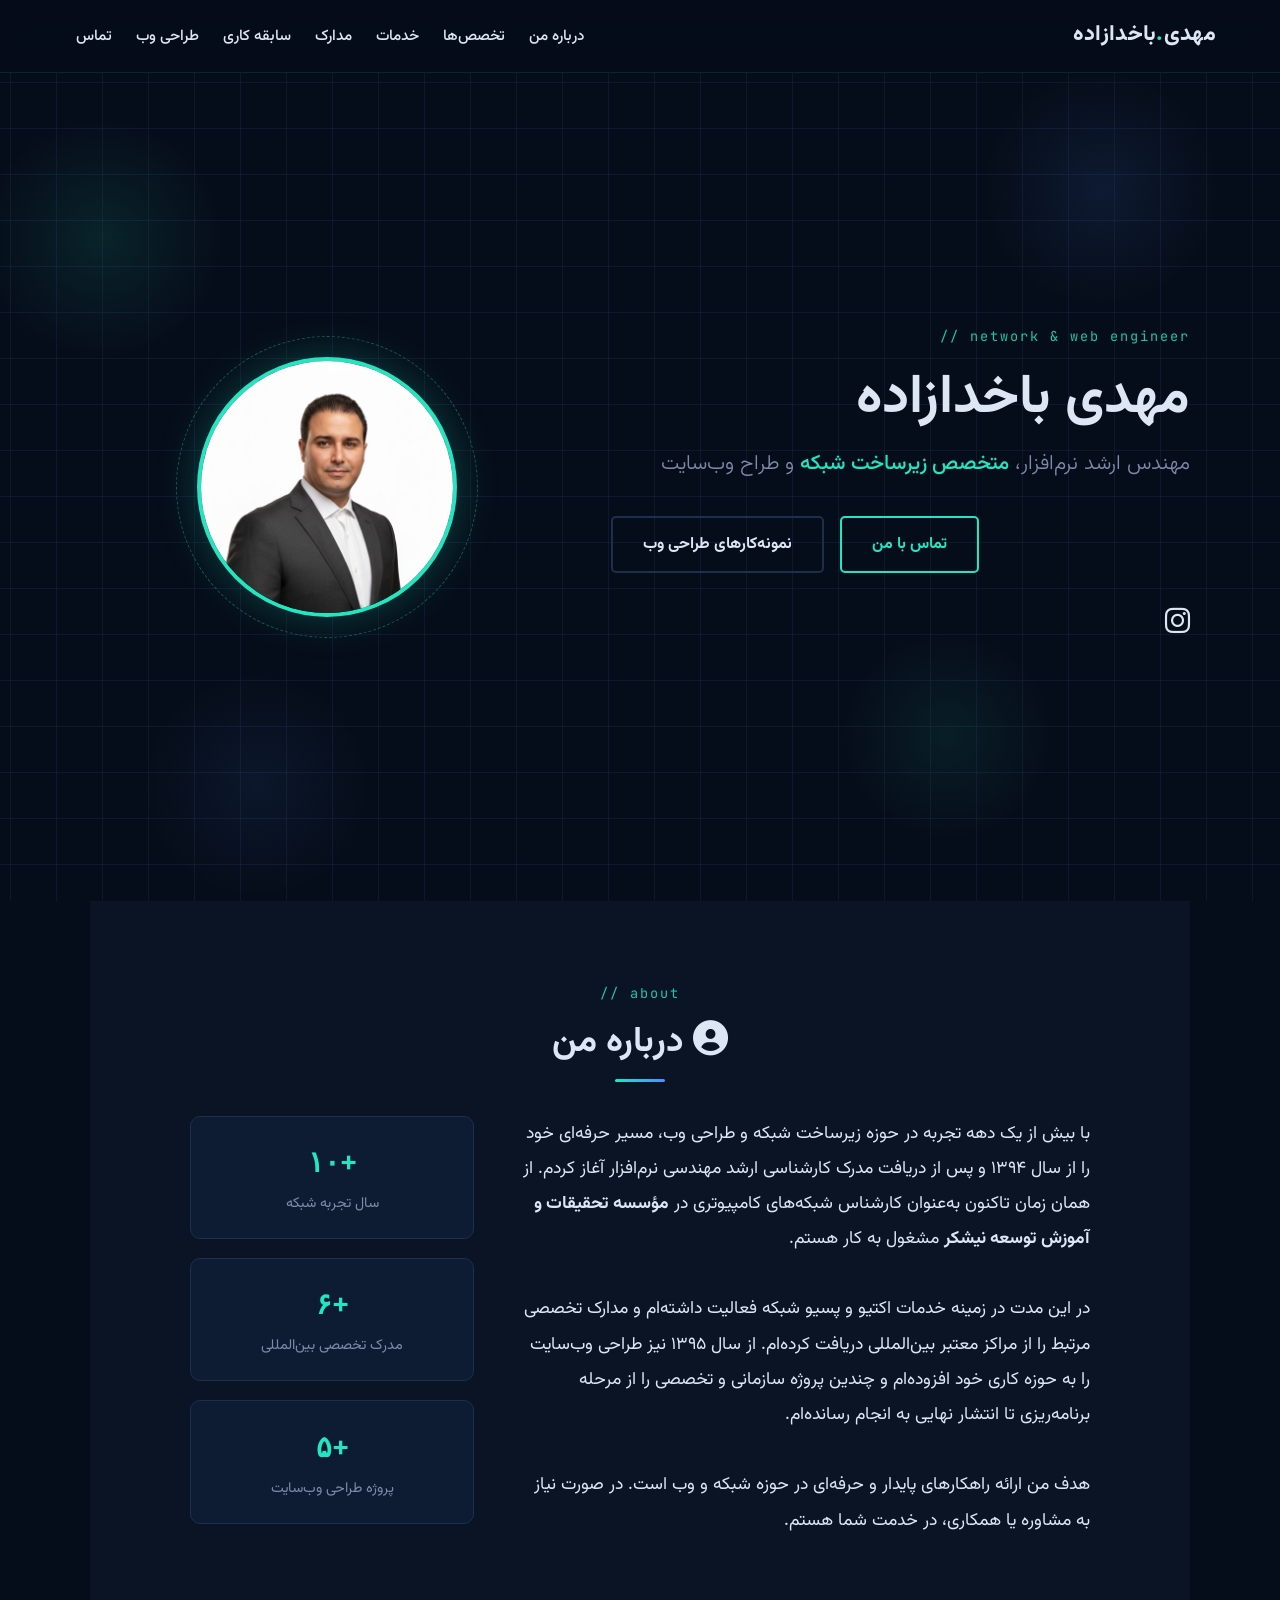
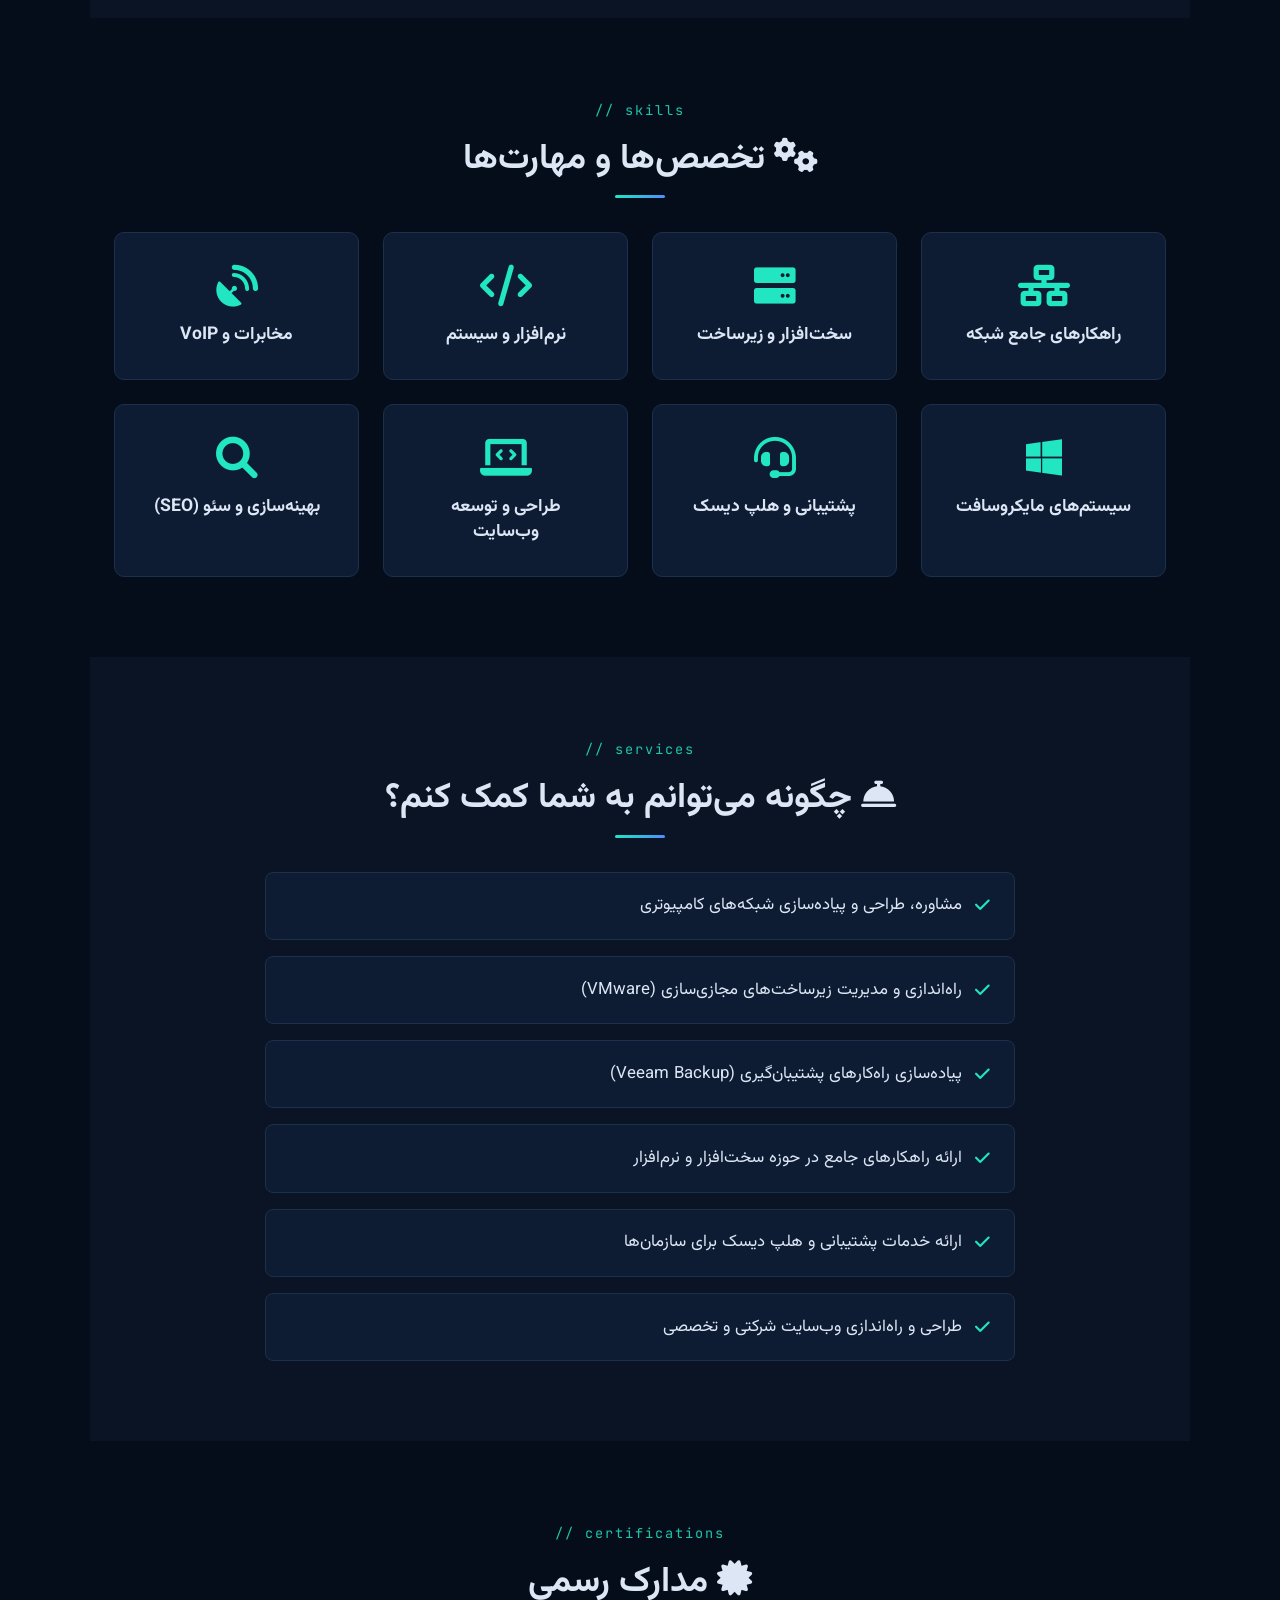
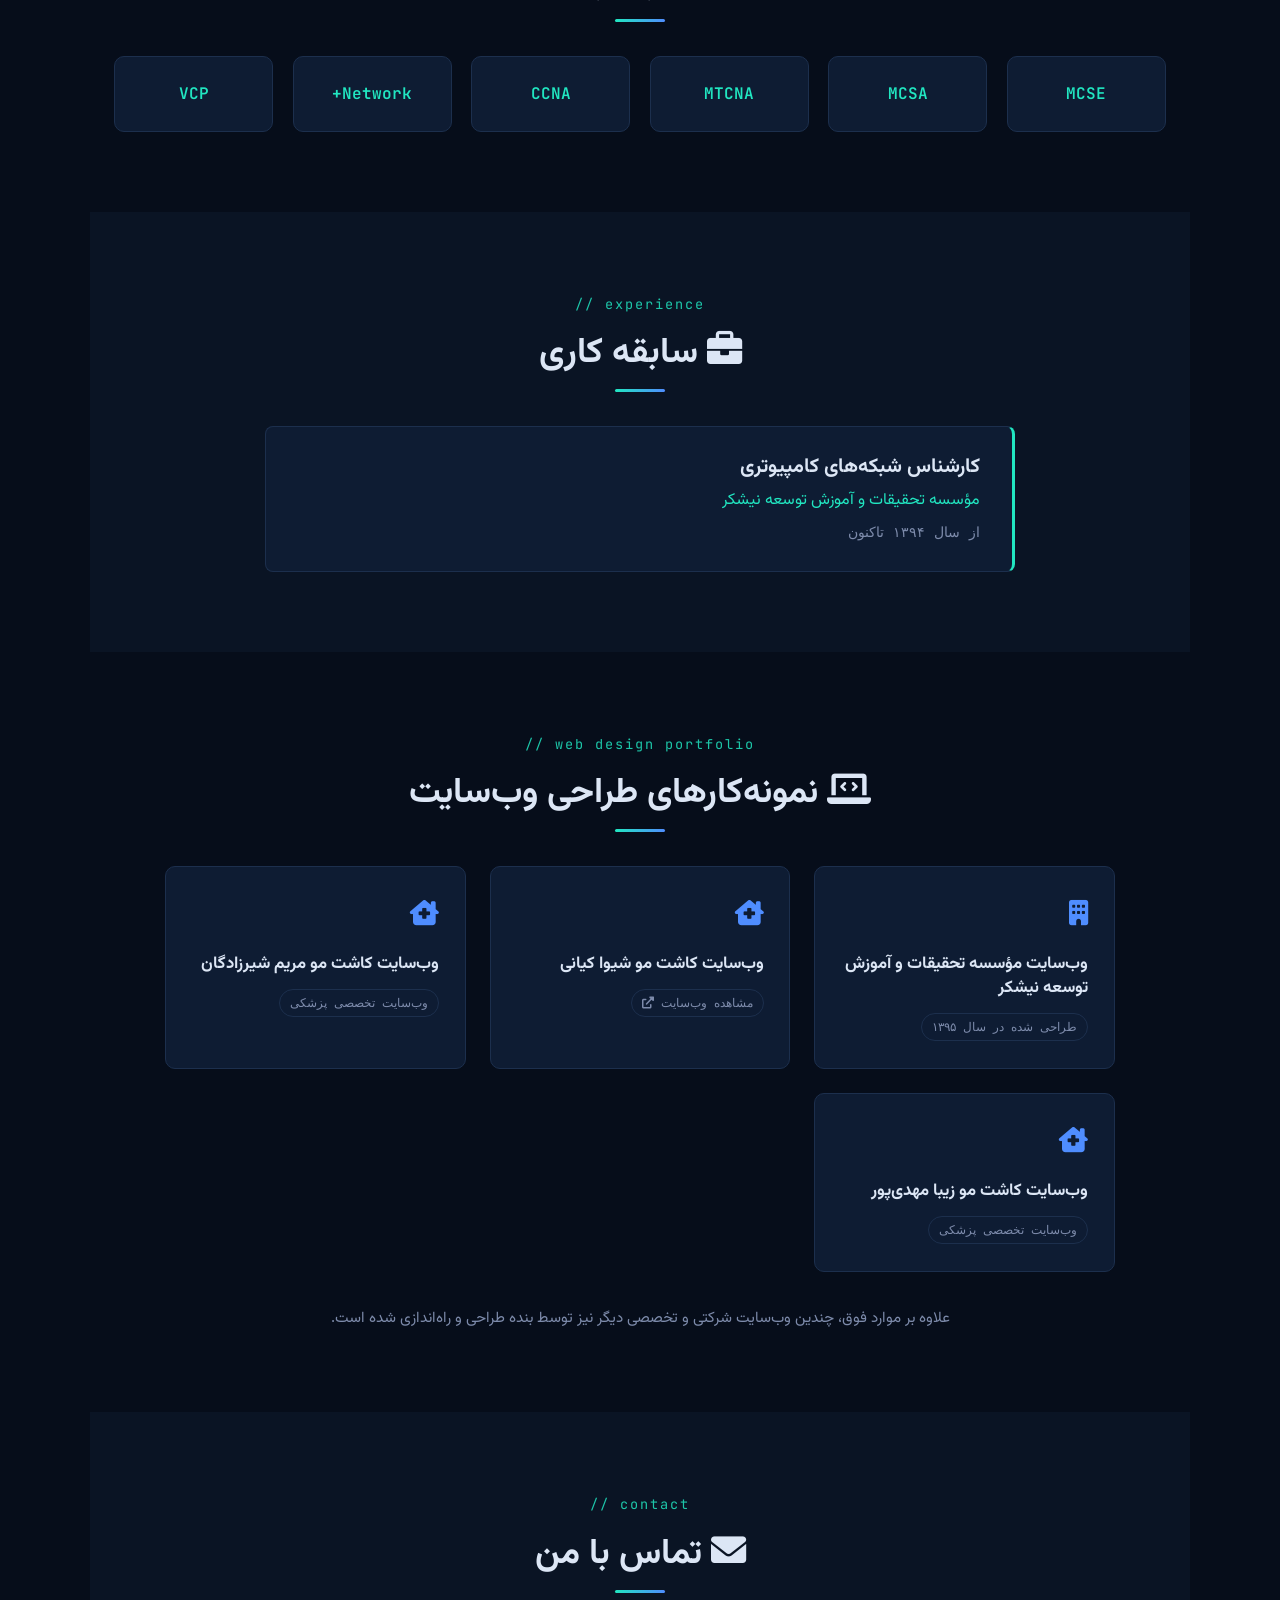
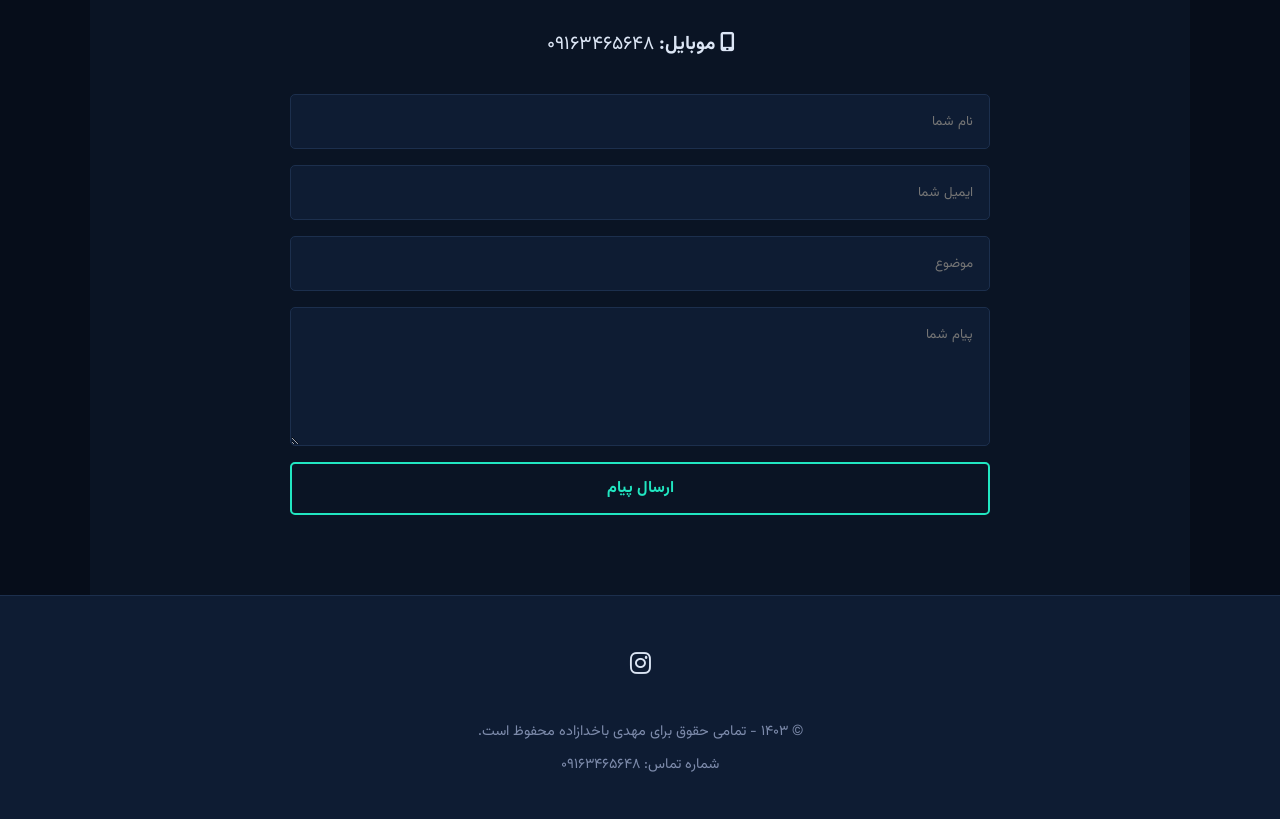
==== commit 566bac6f: "Add files via upload" ====
--- a/index.html
+++ b/index.html
@@ -3,39 +3,47 @@
 <head>
     <meta charset="UTF-8">
     <meta name="viewport" content="width=device-width, initial-scale=1.0">
-    <title>مهدی باخدازاده | متخصص شبکه و زیرساخت IT و طراح وب‌سایت</title>
-    <meta name="description" content="مهدی باخدازاده، کارشناس ارشد شبکه‌های کامپیوتری با بیش از یک دهه سابقه در مؤسسه تحقیقات و آموزش توسعه نیشکر و طراح وب‌سایت. مشاوره، طراحی و پیاده‌سازی شبکه، مجازی‌سازی VMware، پشتیبان‌گیری Veeam و طراحی سایت.">
-    <meta name="keywords" content="مهدی باخدازاده, کارشناس شبکه, متخصص شبکه, طراحی سایت, طراح وب سایت, VMware, Veeam Backup, CCNA, MCSE, MCSA, MTCNA, نیشکر, هلپ دسک">
+    <title>مهدی باخدازاده | متخصص شبکه و طراحی وب‌سایت</title>
+    <meta name="description" content="مهدی باخدازاده، کارشناس ارشد شبکه‌های کامپیوتری و طراح وب‌سایت با بیش از یک دهه تجربه. مشاوره، طراحی و پیاده‌سازی شبکه، مجازی‌سازی VMware، پشتیبان‌گیری Veeam و طراحی سایت حرفه‌ای.">
+    <meta name="keywords" content="مهدی باخدازاده, کارشناس شبکه, متخصص شبکه, طراحی سایت, طراح وب سایت, VMware, Veeam Backup, CCNA, MCSE, پشتیبانی شبکه, هلپ دسک">
     <meta name="author" content="مهدی باخدازاده">
     <meta name="robots" content="index, follow">
+    <meta name="geo.region" content="IR-16">
+    <meta name="geo.placename" content="Ahvaz">
     <link rel="canonical" href="https://mehdiba3.github.io/mehdibakhodazadeh/">
 
-    <!-- Open Graph / Social Preview -->
+    <!-- Open Graph -->
     <meta property="og:type" content="profile">
-    <meta property="og:title" content="مهدی باخدازاده | متخصص شبکه و زیرساخت IT و طراح وب‌سایت">
-    <meta property="og:description" content="کارشناس ارشد شبکه‌های کامپیوتری و طراح وب‌سایت با بیش از یک دهه تجربه در حوزه شبکه، سخت‌افزار، نرم‌افزار و مخابرات.">
-    <meta property="og:image" content="https://mehdiba3.github.io/mehdibakhodazadeh/MehdiBakhodazadeh1404.jpg">
+    <meta property="og:title" content="مهدی باخدازاده | متخصص شبکه و طراحی وب‌سایت">
+    <meta property="og:description" content="کارشناس ارشد شبکه‌های کامپیوتری و طراح وب‌سایت با بیش از یک دهه تجربه عملی در شبکه، سخت‌افزار، نرم‌افزار و مخابرات.">
+    <meta property="og:image" content="https://mehdiba3.github.io/mehdibakhodazadeh/assets/images/MehdiBakhodazadeh1404.jpg">
     <meta property="og:url" content="https://mehdiba3.github.io/mehdibakhodazadeh/">
     <meta property="og:locale" content="fa_IR">
     <meta name="twitter:card" content="summary_large_image">
-    <meta name="twitter:title" content="مهدی باخدازاده | متخصص شبکه و زیرساخت IT">
+    <meta name="twitter:title" content="مهدی باخدازاده | متخصص شبکه و طراحی وب‌سایت">
     <meta name="twitter:description" content="کارشناس ارشد شبکه‌های کامپیوتری و طراح وب‌سایت با بیش از یک دهه تجربه.">
-    <meta name="twitter:image" content="https://mehdiba3.github.io/mehdibakhodazadeh/MehdiBakhodazadeh1404.jpg">
+    <meta name="twitter:image" content="https://mehdiba3.github.io/mehdibakhodazadeh/assets/images/MehdiBakhodazadeh1404.jpg">
     <meta name="theme-color" content="#060d1a">
 
-    <link rel="stylesheet" href="style.css">
+    <link rel="stylesheet" href="assets/css/main.css">
     <link rel="stylesheet" href="https://cdnjs.cloudflare.com/ajax/libs/font-awesome/6.0.0-beta3/css/all.min.css">
 
-    <!-- Structured data for Google -->
+    <!-- Structured data -->
     <script type="application/ld+json">
     {
       "@context": "https://schema.org",
       "@type": "Person",
       "name": "مهدی باخدازاده",
       "url": "https://mehdiba3.github.io/mehdibakhodazadeh/",
-      "image": "https://mehdiba3.github.io/mehdibakhodazadeh/MehdiBakhodazadeh1404.jpg",
+      "image": "https://mehdiba3.github.io/mehdibakhodazadeh/assets/images/MehdiBakhodazadeh1404.jpg",
       "jobTitle": "کارشناس شبکه‌های کامپیوتری و طراح وب‌سایت",
       "telephone": "+989163465648",
+      "address": {
+        "@type": "PostalAddress",
+        "addressLocality": "اهواز",
+        "addressRegion": "خوزستان",
+        "addressCountry": "IR"
+      },
       "worksFor": {
         "@type": "Organization",
         "name": "مؤسسه تحقیقات و آموزش توسعه نیشکر"
@@ -43,7 +51,42 @@
       "sameAs": [
         "https://www.instagram.com/mehdibakhodazadeh"
       ],
-      "knowsAbout": ["شبکه‌های کامپیوتری", "VMware", "Veeam Backup", "طراحی وب‌سایت", "زیرساخت IT", "مخابرات و VoIP"]
+      "knowsAbout": [
+        "شبکه‌های کامپیوتری",
+        "VMware",
+        "Veeam Backup",
+        "طراحی وب‌سایت",
+        "زیرساخت IT",
+        "مخابرات و VoIP",
+        "پشتیبانی شبکه"
+      ]
+    }
+    </script>
+    <script type="application/ld+json">
+    {
+      "@context": "https://schema.org",
+      "@type": "ProfessionalService",
+      "name": "مهدی باخدازاده",
+      "url": "https://mehdiba3.github.io/mehdibakhodazadeh/",
+      "telephone": "+989163465648",
+      "image": "https://mehdiba3.github.io/mehdibakhodazadeh/assets/images/MehdiBakhodazadeh1404.jpg",
+      "address": {
+        "@type": "PostalAddress",
+        "addressLocality": "اهواز",
+        "addressRegion": "خوزستان",
+        "addressCountry": "IR"
+      },
+      "areaServed": {
+        "@type": "AdministrativeArea",
+        "name": "خوزستان"
+      },
+      "serviceType": [
+        "طراحی وب‌سایت",
+        "پشتیبانی شبکه",
+        "مشاوره زیرساخت IT",
+        "مجازی‌سازی VMware",
+        "پشتیبان‌گیری Veeam"
+      ]
     }
     </script>
 </head>
@@ -67,7 +110,7 @@
     </header>
 
     <main>
-        <!-- Hero Section -->
+        <!-- Hero -->
         <section id="hero">
             <div class="hero-container">
                 <div class="hero-text">
@@ -83,25 +126,23 @@
                     </div>
                 </div>
                 <div class="hero-image">
-                    <img src="MehdiBakhodazadeh1404.jpg" alt="مهدی باخدازاده، کارشناس شبکه و طراح وب‌سایت" width="260" height="260" loading="eager">
-                </div>
-            </div>
-        </section>
-
-        <!-- About Me Section -->
+                    <img src="assets/images/MehdiBakhodazadeh1404.jpg" alt="مهدی باخدازاده، کارشناس شبکه و طراح وب‌سایت" width="260" height="260" loading="eager">
+                </div>
+            </div>
+        </section>
+
+        <!-- About -->
         <section id="about" class="container reveal">
             <span class="eyebrow">// about</span>
             <h2><i class="fas fa-user-circle"></i> درباره من</h2>
             <div class="about-flex">
                 <div class="about-text">
                     <p>
-                        سلام، من مهدی هستم.
-                        <br>
-                        در سال ۱۳۹۴ مدرک کارشناسی ارشد مهندسی نرم‌افزار خود را اخذ کردم و از همان سال تاکنون به عنوان کارشناس شبکه‌های کامپیوتری در <strong>مؤسسه تحقیقات و آموزش توسعه نیشکر</strong> فعالیت می‌کنم.
-                        <br>
-                        با توجه به بیش از یک دهه تجربه عملی، توانایی ارائه راهکارهای جامع در حوزه‌های <strong>شبکه، سخت‌افزار، نرم‌افزار و مخابرات</strong> را دارم. در کنار این مسیر، از سال ۱۳۹۵ به عنوان طراح وب‌سایت نیز فعالیت می‌کنم و تاکنون چندین وب‌سایت سازمانی و تخصصی را طراحی و راه‌اندازی کرده‌ام.
-                        <br>
-                        در ادامه می‌توانید با <strong>رزومه کاری، تخصص‌ها و نمونه‌کارهای طراحی وب من</strong> بیشتر آشنا شوید.
+                        با بیش از یک دهه تجربه در حوزه زیرساخت شبکه و طراحی وب، مسیر حرفه‌ای خود را از سال ۱۳۹۴ و پس از دریافت مدرک کارشناسی ارشد مهندسی نرم‌افزار آغاز کردم. از همان زمان تاکنون به‌عنوان کارشناس شبکه‌های کامپیوتری در <strong>مؤسسه تحقیقات و آموزش توسعه نیشکر</strong> مشغول به کار هستم.
+                        <br><br>
+                        در این مدت در زمینه خدمات اکتیو و پسیو شبکه فعالیت داشته‌ام و مدارک تخصصی مرتبط را از مراکز معتبر بین‌المللی دریافت کرده‌ام. از سال ۱۳۹۵ نیز طراحی وب‌سایت را به حوزه کاری خود افزوده‌ام و چندین پروژه سازمانی و تخصصی را از مرحله برنامه‌ریزی تا انتشار نهایی به انجام رسانده‌ام.
+                        <br><br>
+                        هدف من ارائه راهکارهای پایدار و حرفه‌ای در حوزه شبکه و وب است. در صورت نیاز به مشاوره یا همکاری، در خدمت شما هستم.
                     </p>
                 </div>
                 <div class="about-stats">
@@ -121,7 +162,7 @@
             </div>
         </section>
 
-        <!-- Skills Section -->
+        <!-- Skills -->
         <section id="skills" class="container reveal">
             <span class="eyebrow">// skills</span>
             <h2><i class="fas fa-cogs"></i> تخصص‌ها و مهارت‌ها</h2>
@@ -161,7 +202,7 @@
             </div>
         </section>
 
-        <!-- Services Section -->
+        <!-- Services -->
         <section id="services" class="container reveal">
             <span class="eyebrow">// services</span>
             <h2><i class="fas fa-concierge-bell"></i> چگونه می‌توانم به شما کمک کنم؟</h2>
@@ -177,7 +218,7 @@
             </div>
         </section>
 
-        <!-- Certifications Section -->
+        <!-- Certifications -->
         <section id="certifications" class="container reveal">
             <span class="eyebrow">// certifications</span>
             <h2><i class="fas fa-certificate"></i> مدارک رسمی</h2>
@@ -191,7 +232,7 @@
             </div>
         </section>
 
-        <!-- Work Experience Section -->
+        <!-- Experience -->
         <section id="experience" class="container reveal">
             <span class="eyebrow">// experience</span>
             <h2><i class="fas fa-briefcase"></i> سابقه کاری</h2>
@@ -202,7 +243,7 @@
             </div>
         </section>
 
-        <!-- Web Design Portfolio Section -->
+        <!-- Web Design Portfolio -->
         <section id="webdesign" class="container reveal">
             <span class="eyebrow">// web design portfolio</span>
             <h2><i class="fas fa-laptop-code"></i> نمونه‌کارهای طراحی وب‌سایت</h2>
@@ -231,7 +272,7 @@
             <p class="portfolio-note">علاوه بر موارد فوق، چندین وب‌سایت شرکتی و تخصصی دیگر نیز توسط بنده طراحی و راه‌اندازی شده است.</p>
         </section>
 
-        <!-- Contact Section -->
+        <!-- Contact -->
         <section id="contact" class="container reveal">
             <span class="eyebrow">// contact</span>
             <h2><i class="fas fa-envelope"></i> تماس با من</h2>
@@ -239,9 +280,9 @@
                 <p><i class="fas fa-mobile-alt"></i> <strong>موبایل:</strong> <a href="tel:+989163465648" class="tel-link">۰۹۱۶۳۴۶۵۶۴۸</a></p>
             </div>
 
-            <form action="https://formspree.io/f/mpwvjrwo" method="POST">
-                <input type="text" name="name" placeholder="نام شما" required>
-                <input type="email" name="email" placeholder="ایمیل شما" required>
+            <form class="contact-form" action="https://formspree.io/f/mpwvjrwo" method="POST">
+                <input type="text" name="name" placeholder="نام شما" required autocomplete="name">
+                <input type="email" name="email" placeholder="ایمیل شما" required autocomplete="email">
                 <input type="text" name="subject" placeholder="موضوع" required>
                 <textarea name="message" rows="5" placeholder="پیام شما" required></textarea>
                 <button type="submit" class="cta-button">ارسال پیام</button>
@@ -257,24 +298,6 @@
         <p class="footer-contact">شماره تماس: <a href="tel:+989163465648" class="tel-link">۰۹۱۶۳۴۶۵۶۴۸</a></p>
     </footer>
 
-    <script>
-        // Simple scroll-reveal for sections
-        document.addEventListener('DOMContentLoaded', function () {
-            var els = document.querySelectorAll('.reveal');
-            if (!('IntersectionObserver' in window)) {
-                els.forEach(function (el) { el.classList.add('active'); });
-                return;
-            }
-            var observer = new IntersectionObserver(function (entries) {
-                entries.forEach(function (entry) {
-                    if (entry.isIntersecting) {
-                        entry.target.classList.add('active');
-                        observer.unobserve(entry.target);
-                    }
-                });
-            }, { threshold: 0.12 });
-            els.forEach(function (el) { observer.observe(el); });
-        });
-    </script>
+    <script src="assets/js/main.js" defer></script>
 </body>
 </html>
--- a/assets/css/main.css
+++ b/assets/css/main.css
@@ -0,0 +1,5 @@
+/* Main stylesheet – import order matters */
+@import url('variables.css');
+@import url('base.css');
+@import url('layout.css');
+@import url('components.css');
